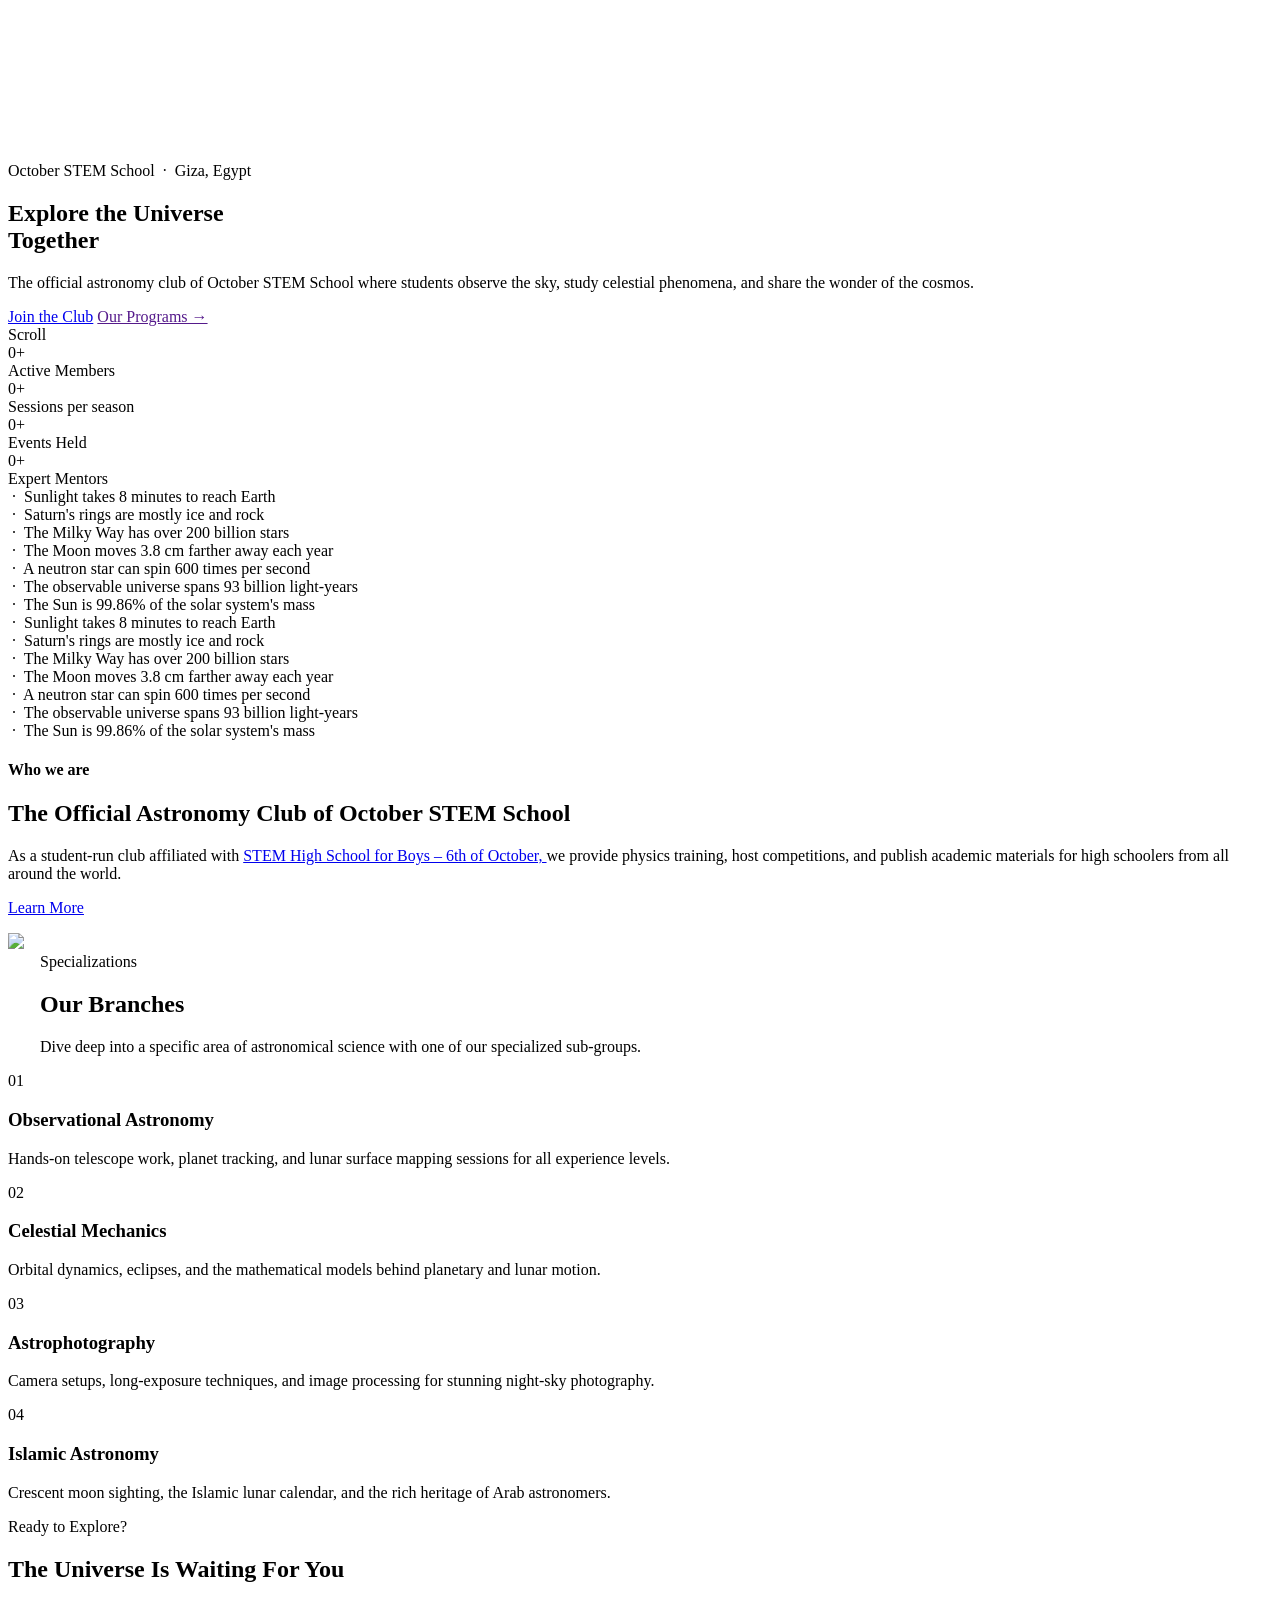
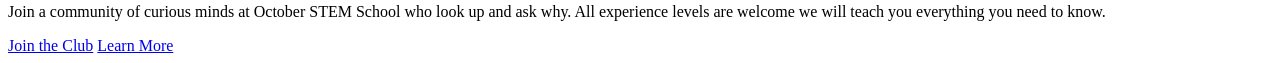
==== index.html @ 09e56d11 "Add files via upload" ====
<!doctype html>
<html lang="en">
  <head>
    <link rel="stylesheet" href="css/style.css" />

    <script src="js/theme.js"></script>

    <meta charset="UTF-8" />
    <meta name="viewport" content="width=device-width, initial-scale=1.0" />
    <meta
      name="description"
      content="OCT Astronomy Club – October STEM School"
    />
    <title>OCT Astronomy Club – Home</title>
    <link
      href="https://fonts.googleapis.com/css2?family=Inter:wght@300;400;500;600;700;800;900&family=Space+Grotesk:wght@400;500;600;700&display=swap"
      rel="stylesheet"
    />

    <link rel="stylesheet" href="css/style.css" />
  </head>
  <body>
    <canvas id="stars-bg"></canvas>

    <canvas id="stars-bg-body"></canvas>

    <div id="navbar-placeholder"></div>

    <section class="hero">
      <div class="hero-content">
        <div class="hero-badge">
          October STEM School &nbsp;·&nbsp; Giza, Egypt
        </div>
        <h1>
          Explore the <span class="gradient">Universe</span><br />Together
        </h1>
        <p>
          The official astronomy club of October STEM School where students
          observe the sky, study celestial phenomena, and share the wonder of
          the cosmos.
        </p>
        <div class="hero-btns">
          <a href="join.html" class="btn-primary">Join the Club</a>
          <a href="" class="btn-secondary">Our Programs →</a>
        </div>
      </div>
      <div class="hero-scroll">Scroll</div>
    </section>

    <div class="stats">
      <div class="stat">
        <div class="stat-num" id="s1">0+</div>
        <div class="stat-label">Active Members</div>
      </div>
      <div class="stat">
        <div class="stat-num" id="s2">0+</div>
        <div class="stat-label">Sessions per season</div>
      </div>
      <div class="stat">
        <div class="stat-num" id="s3">0+</div>
        <div class="stat-label">Events Held</div>
      </div>
      <div class="stat">
        <div class="stat-num" id="s4">0+</div>
        <div class="stat-label">Expert Mentors</div>
      </div>
    </div>

    <div class="ticker-wrap">
      <div class="ticker-inner">
        <div class="ticker-item">
          &nbsp;·&nbsp; Sunlight takes 8 minutes to reach Earth
        </div>
        <div class="ticker-item">
          &nbsp;·&nbsp; Saturn's rings are mostly ice and rock
        </div>
        <div class="ticker-item">
          &nbsp;·&nbsp; The Milky Way has over 200 billion stars
        </div>
        <div class="ticker-item">
          &nbsp;·&nbsp; The Moon moves 3.8 cm farther away each year
        </div>
        <div class="ticker-item">
          &nbsp;·&nbsp; A neutron star can spin 600 times per second
        </div>
        <div class="ticker-item">
          &nbsp;·&nbsp; The observable universe spans 93 billion light-years
        </div>
        <div class="ticker-item">
          &nbsp;·&nbsp; The Sun is 99.86% of the solar system's mass
        </div>
        <div class="ticker-item">
          &nbsp;·&nbsp; Sunlight takes 8 minutes to reach Earth
        </div>
        <div class="ticker-item">
          &nbsp;·&nbsp; Saturn's rings are mostly ice and rock
        </div>
        <div class="ticker-item">
          &nbsp;·&nbsp; The Milky Way has over 200 billion stars
        </div>
        <div class="ticker-item">
          &nbsp;·&nbsp; The Moon moves 3.8 cm farther away each year
        </div>
        <div class="ticker-item">
          &nbsp;·&nbsp; A neutron star can spin 600 times per second
        </div>
        <div class="ticker-item">
          &nbsp;·&nbsp; The observable universe spans 93 billion light-years
        </div>
        <div class="ticker-item">
          &nbsp;·&nbsp; The Sun is 99.86% of the solar system's mass
        </div>
      </div>
    </div>

    <!-- _____________________________________________________________
    STEM OCTOBER SECTION 
    -->
    <section class="octSchool">
      <div class="octSchoolAbout">
        <h4 style="color: var(--accent)">Who we are</h4>
        <h1>The Official Astronomy Club of October STEM School</h1>
        <p>
          As a student-run club affiliated with
          <span
            ><a href="stemegypt.net"
              >STEM High School for Boys – 6th of October,
            </a></span
          >
          we provide physics training, host competitions, and publish academic
          materials for high schoolers from all around the world.
        </p>
        <p><a href="about.html">Learn More</a></p>
      </div>
      <div class="octSchoolImg">
        <img src="/images/octLogo2.jpeg" />
      </div>
    </section>

    <section id="branches" class="branches-bg">
      <div style="max-width: 1200px; margin: 0 auto 0">
        <div class="section-tag">Specializations</div>
        <h2 class="section-title">Our Branches</h2>
        <p class="section-subtitle">
          Dive deep into a specific area of astronomical science with one of our
          specialized sub-groups.
        </p>
      </div>
      <div class="branches-grid">
        <div class="branch-card">
          <div class="branch-num">01</div>
          <h3>Observational Astronomy</h3>
          <p>
            Hands-on telescope work, planet tracking, and lunar surface mapping
            sessions for all experience levels.
          </p>
        </div>
        <div class="branch-card">
          <div class="branch-num">02</div>
          <h3>Celestial Mechanics</h3>
          <p>
            Orbital dynamics, eclipses, and the mathematical models behind
            planetary and lunar motion.
          </p>
        </div>
        <div class="branch-card">
          <div class="branch-num">03</div>
          <h3>Astrophotography</h3>
          <p>
            Camera setups, long-exposure techniques, and image processing for
            stunning night-sky photography.
          </p>
        </div>
        <div class="branch-card">
          <div class="branch-num">04</div>
          <h3>Islamic Astronomy</h3>
          <p>
            Crescent moon sighting, the Islamic lunar calendar, and the rich
            heritage of Arab astronomers.
          </p>
        </div>
      </div>
    </section>

    <section class="cta-section">
      <div class="cta-inner">
        <div class="section-tag" style="justify-content: center">
          Ready to Explore?
        </div>
        <h2>The Universe Is Waiting For You</h2>
        <p>
          Join a community of curious minds at October STEM School who look up
          and ask why. All experience levels are welcome we will teach you
          everything you need to know.
        </p>
        <div class="cta-btns">
          <a href="join.html" class="btn-primary">Join the Club</a>
          <a href="about.html" class="btn-secondary">Learn More</a>
        </div>
      </div>
    </section>

    <div id="footer-placeholder"></div>

    <script src="js/loading.js"></script>
    <script src="js/components.js"></script>
    <script src="js/main.js"></script>
    <script src="js/conters.js"></script>
  </body>
</html>
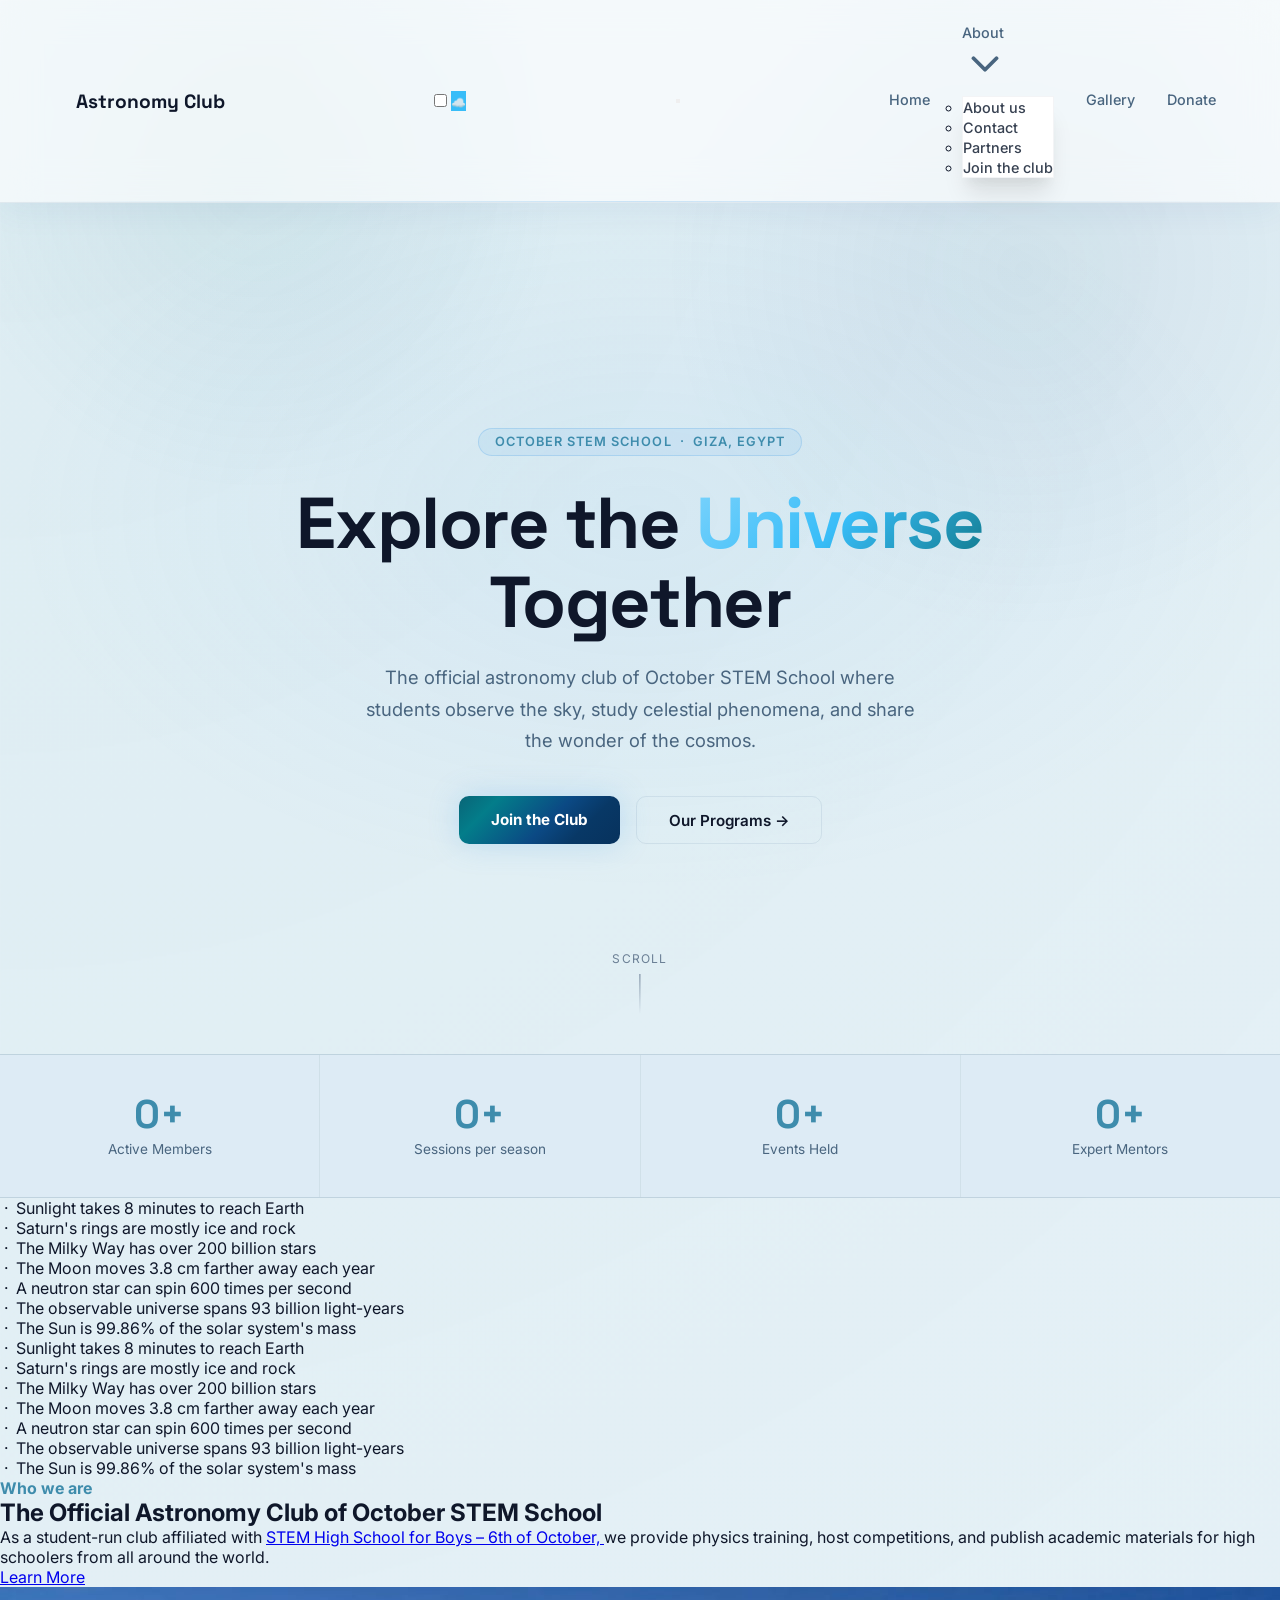
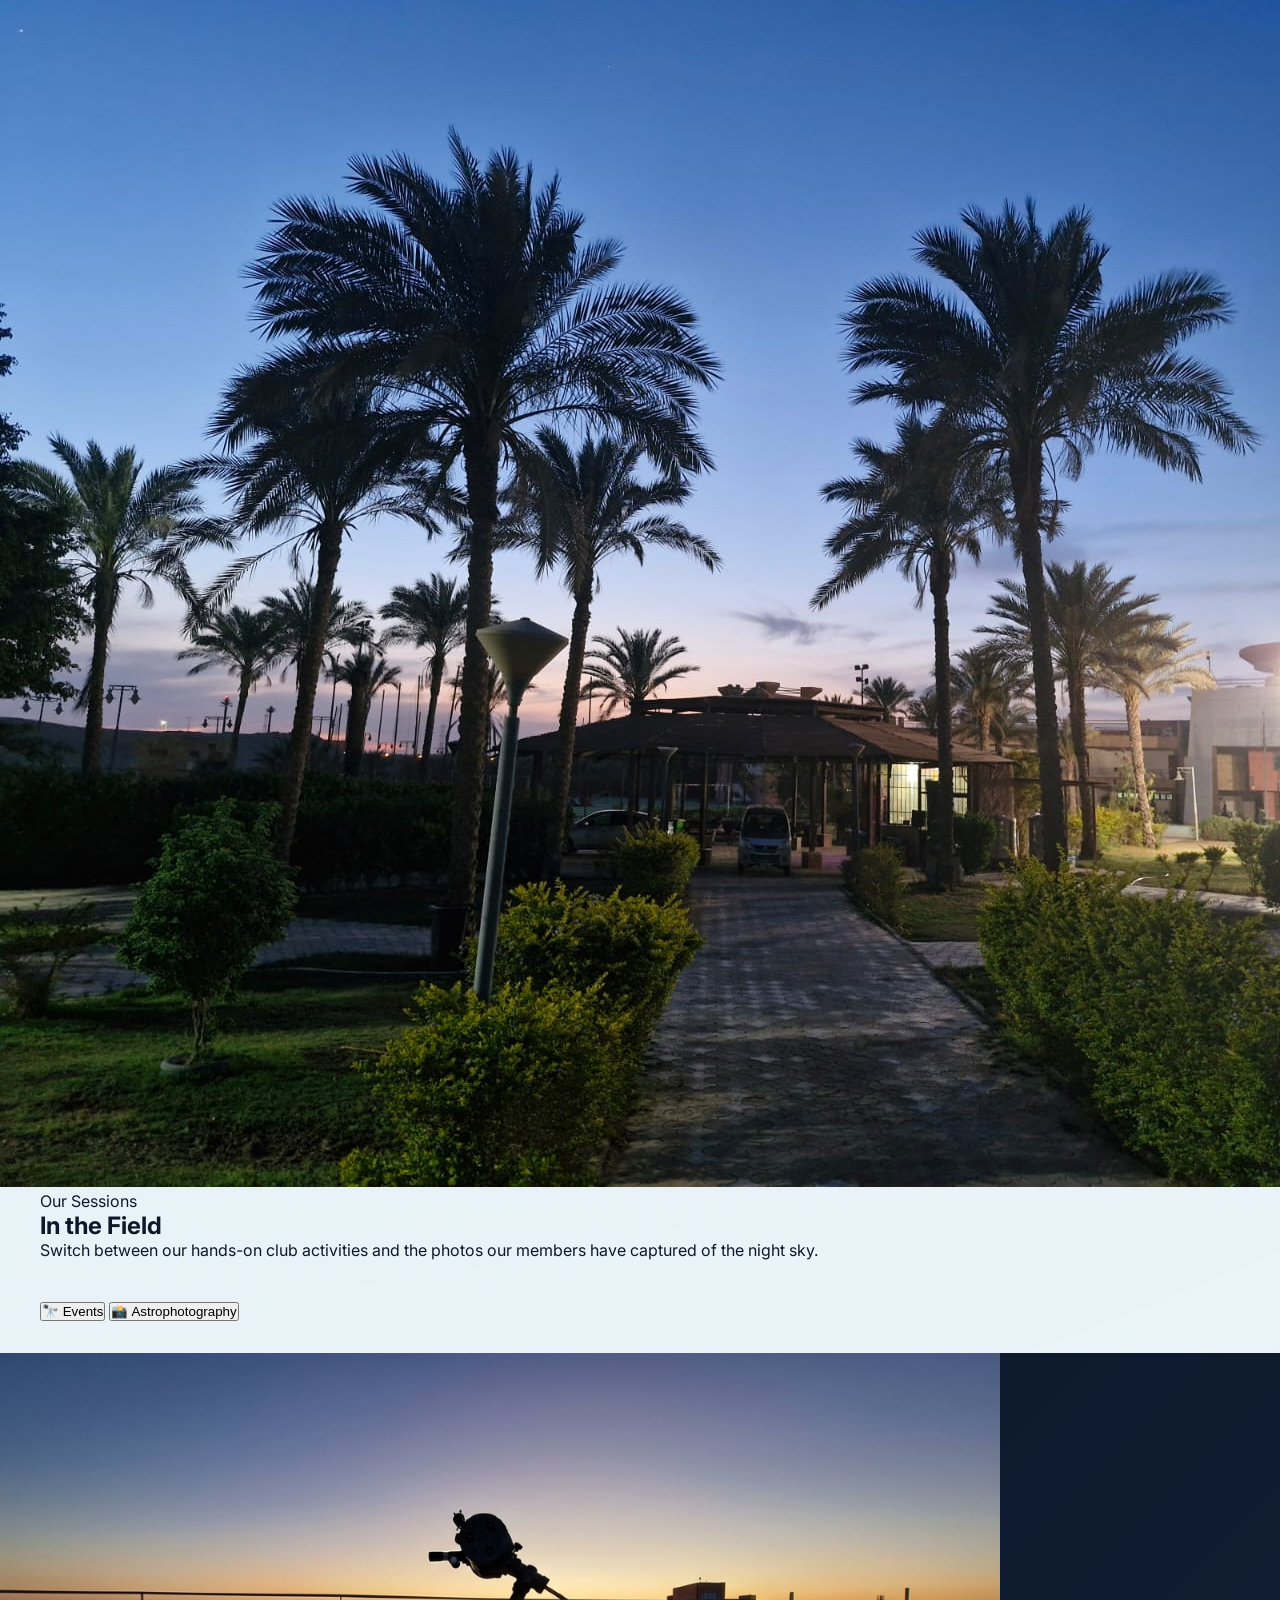
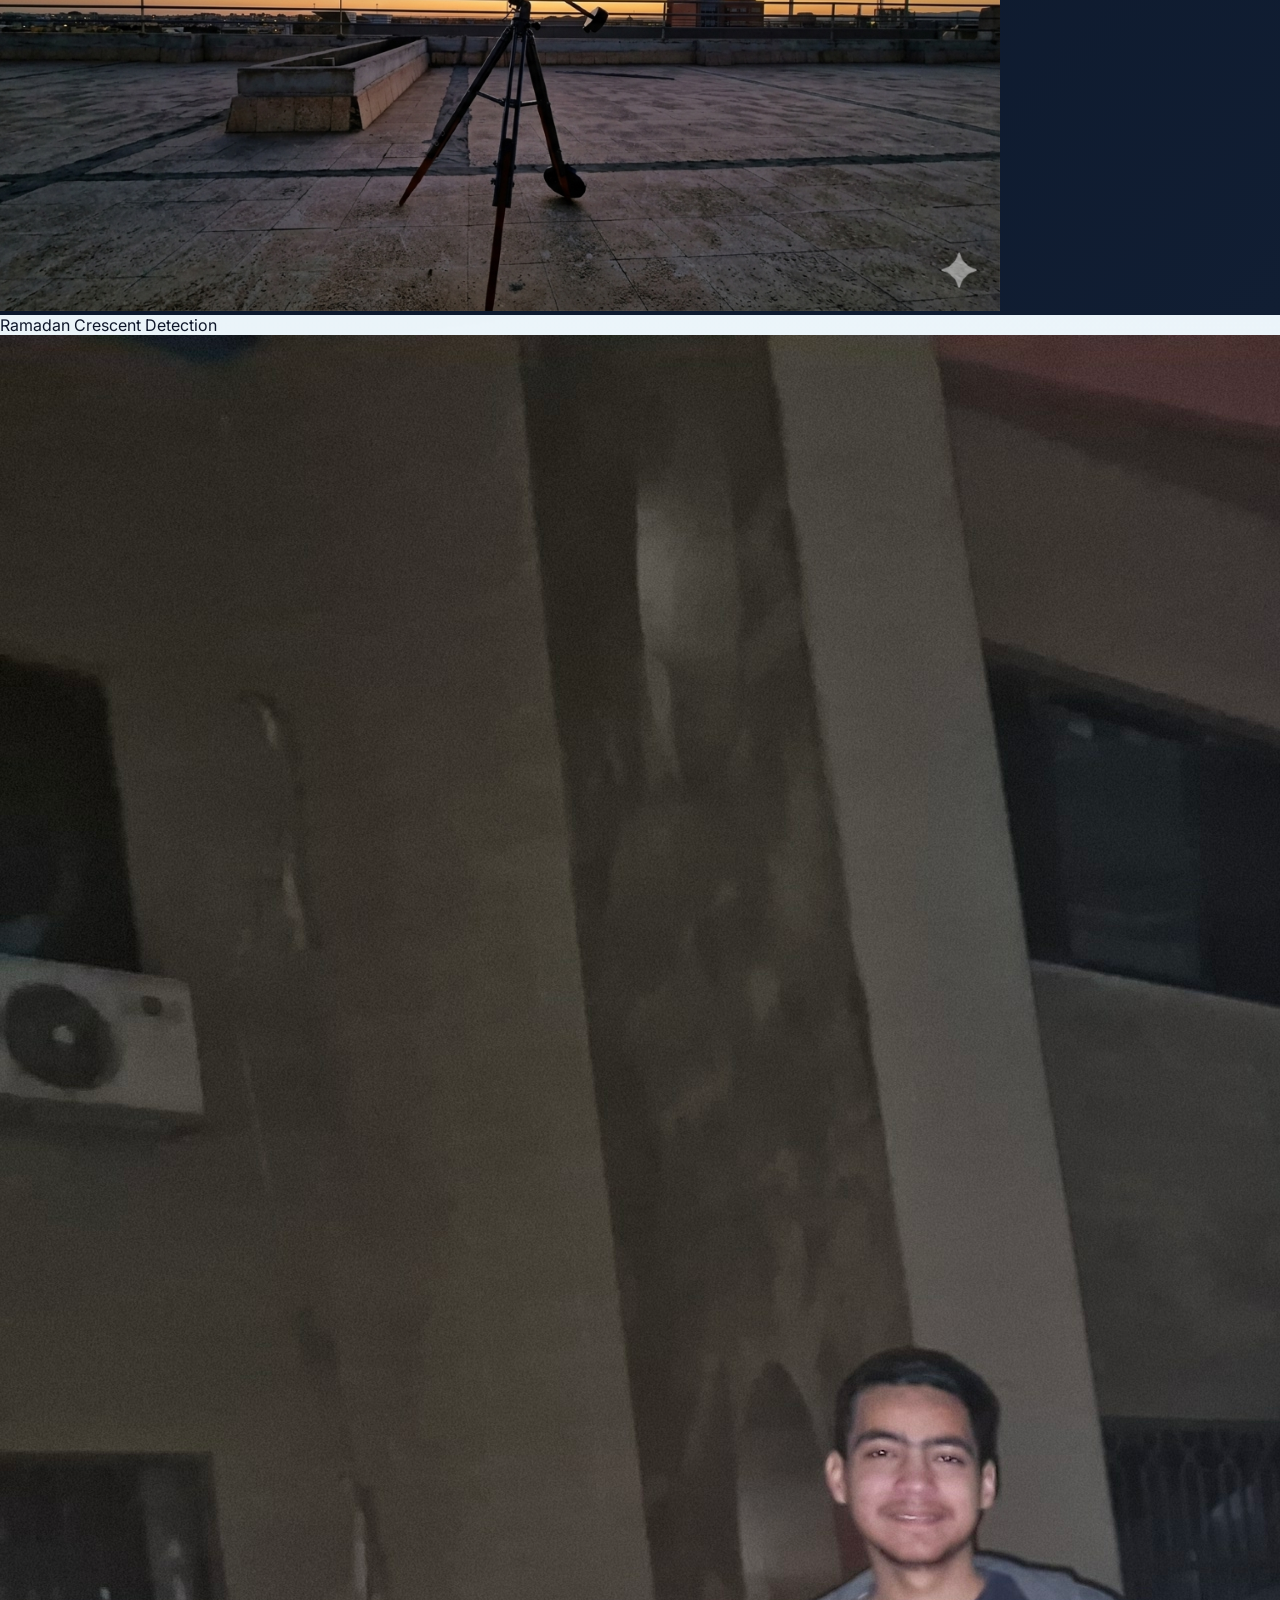
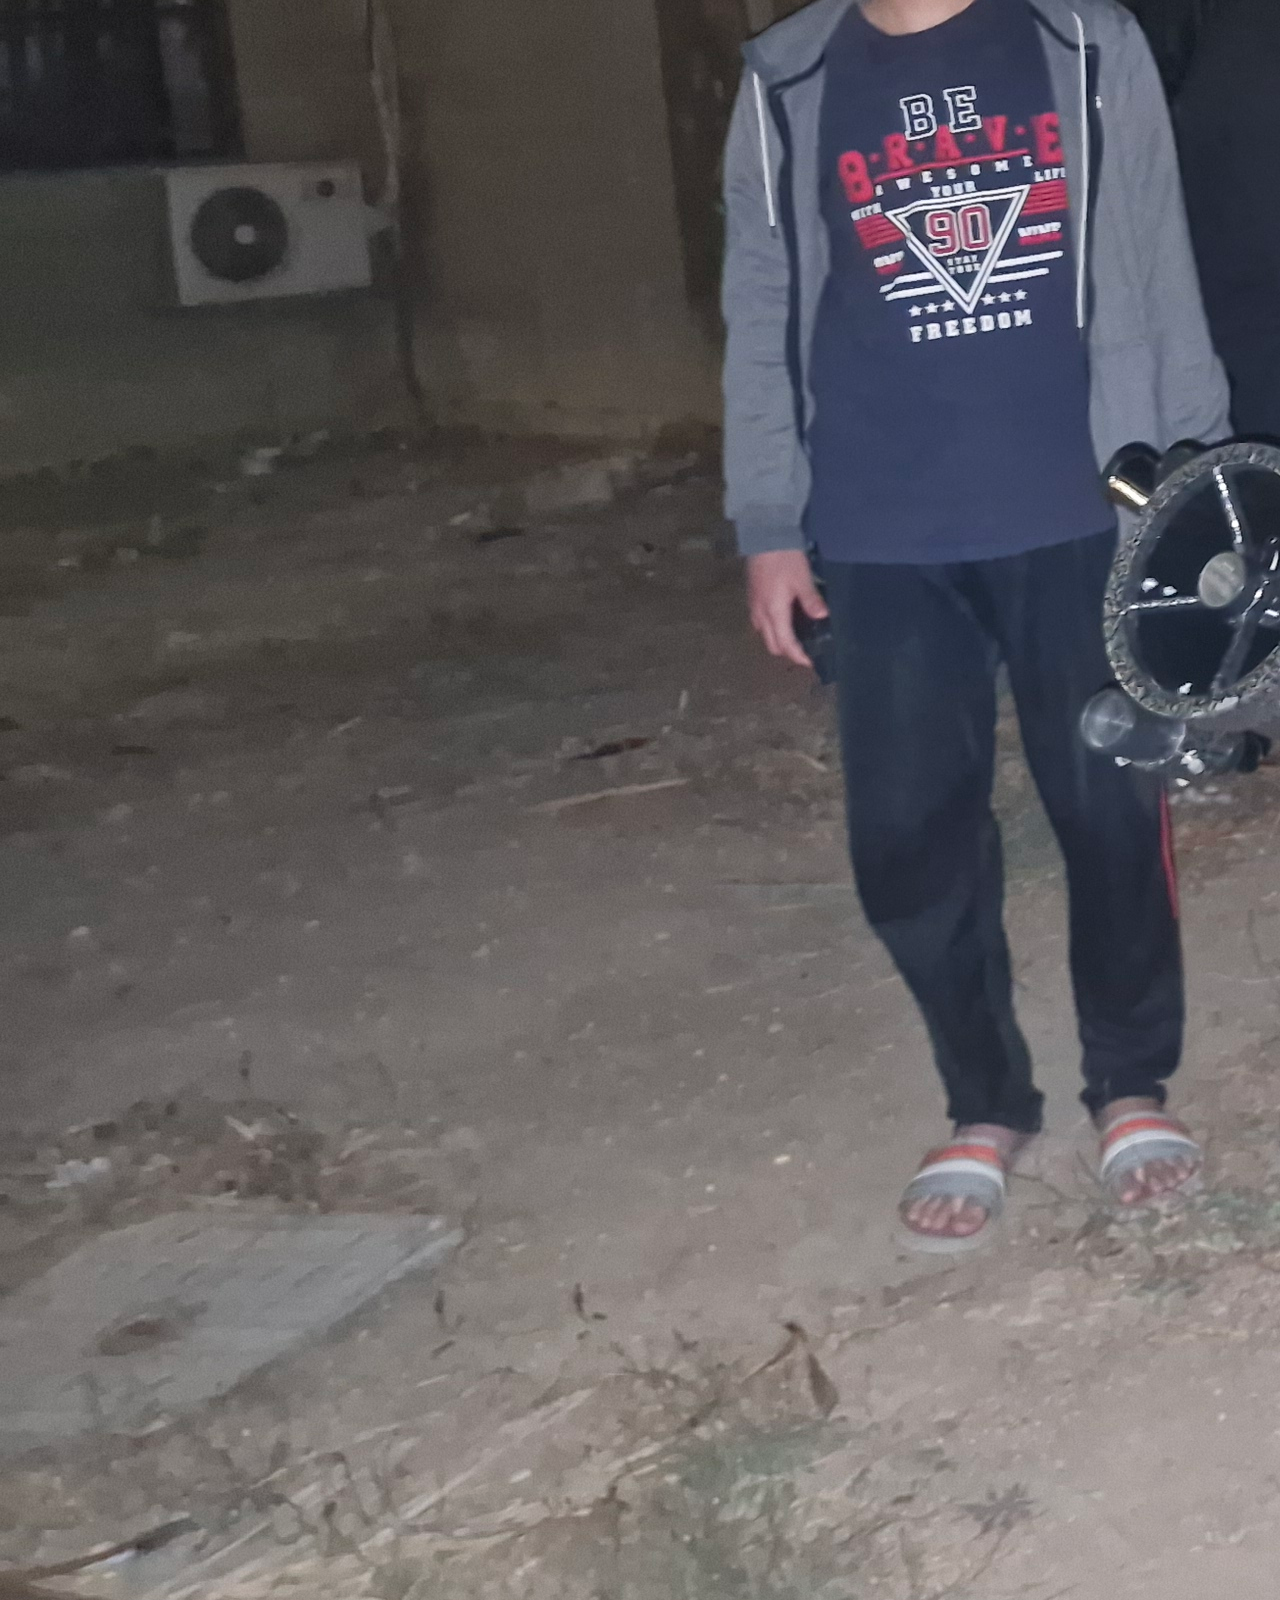
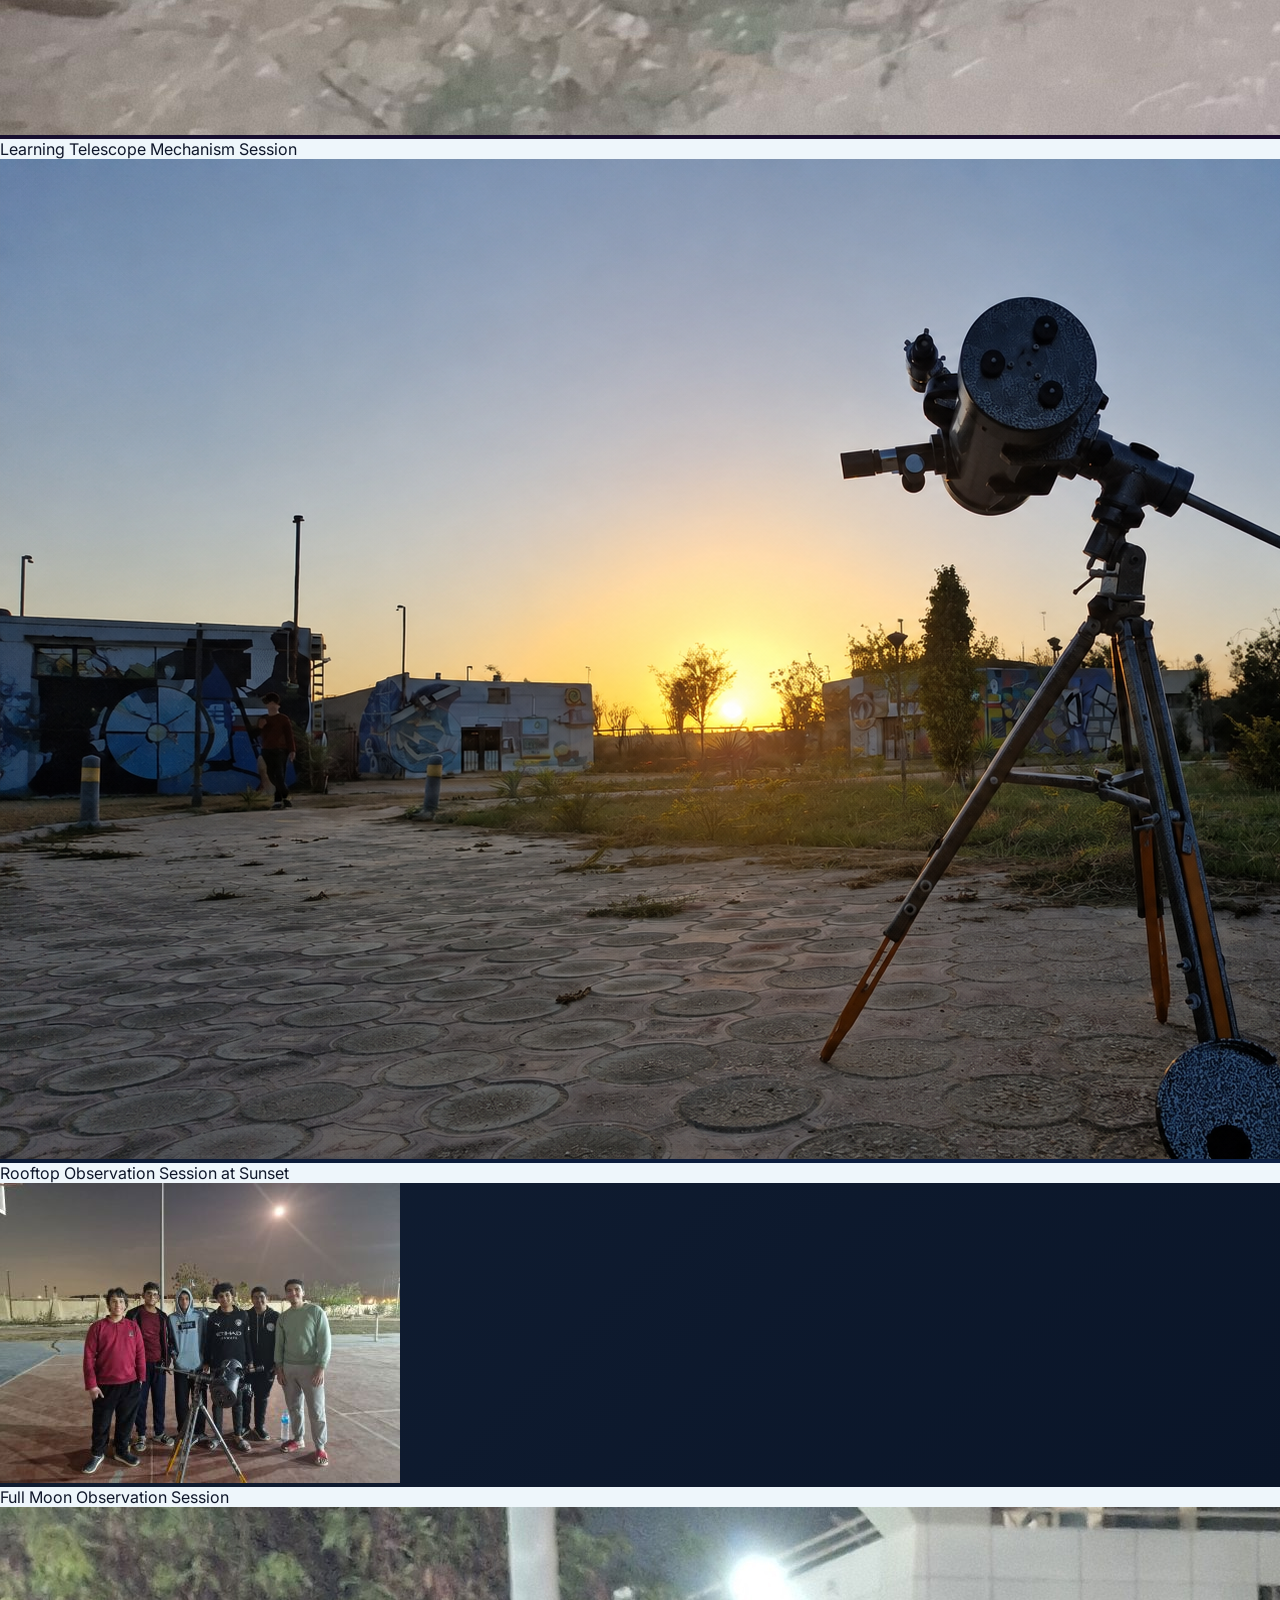
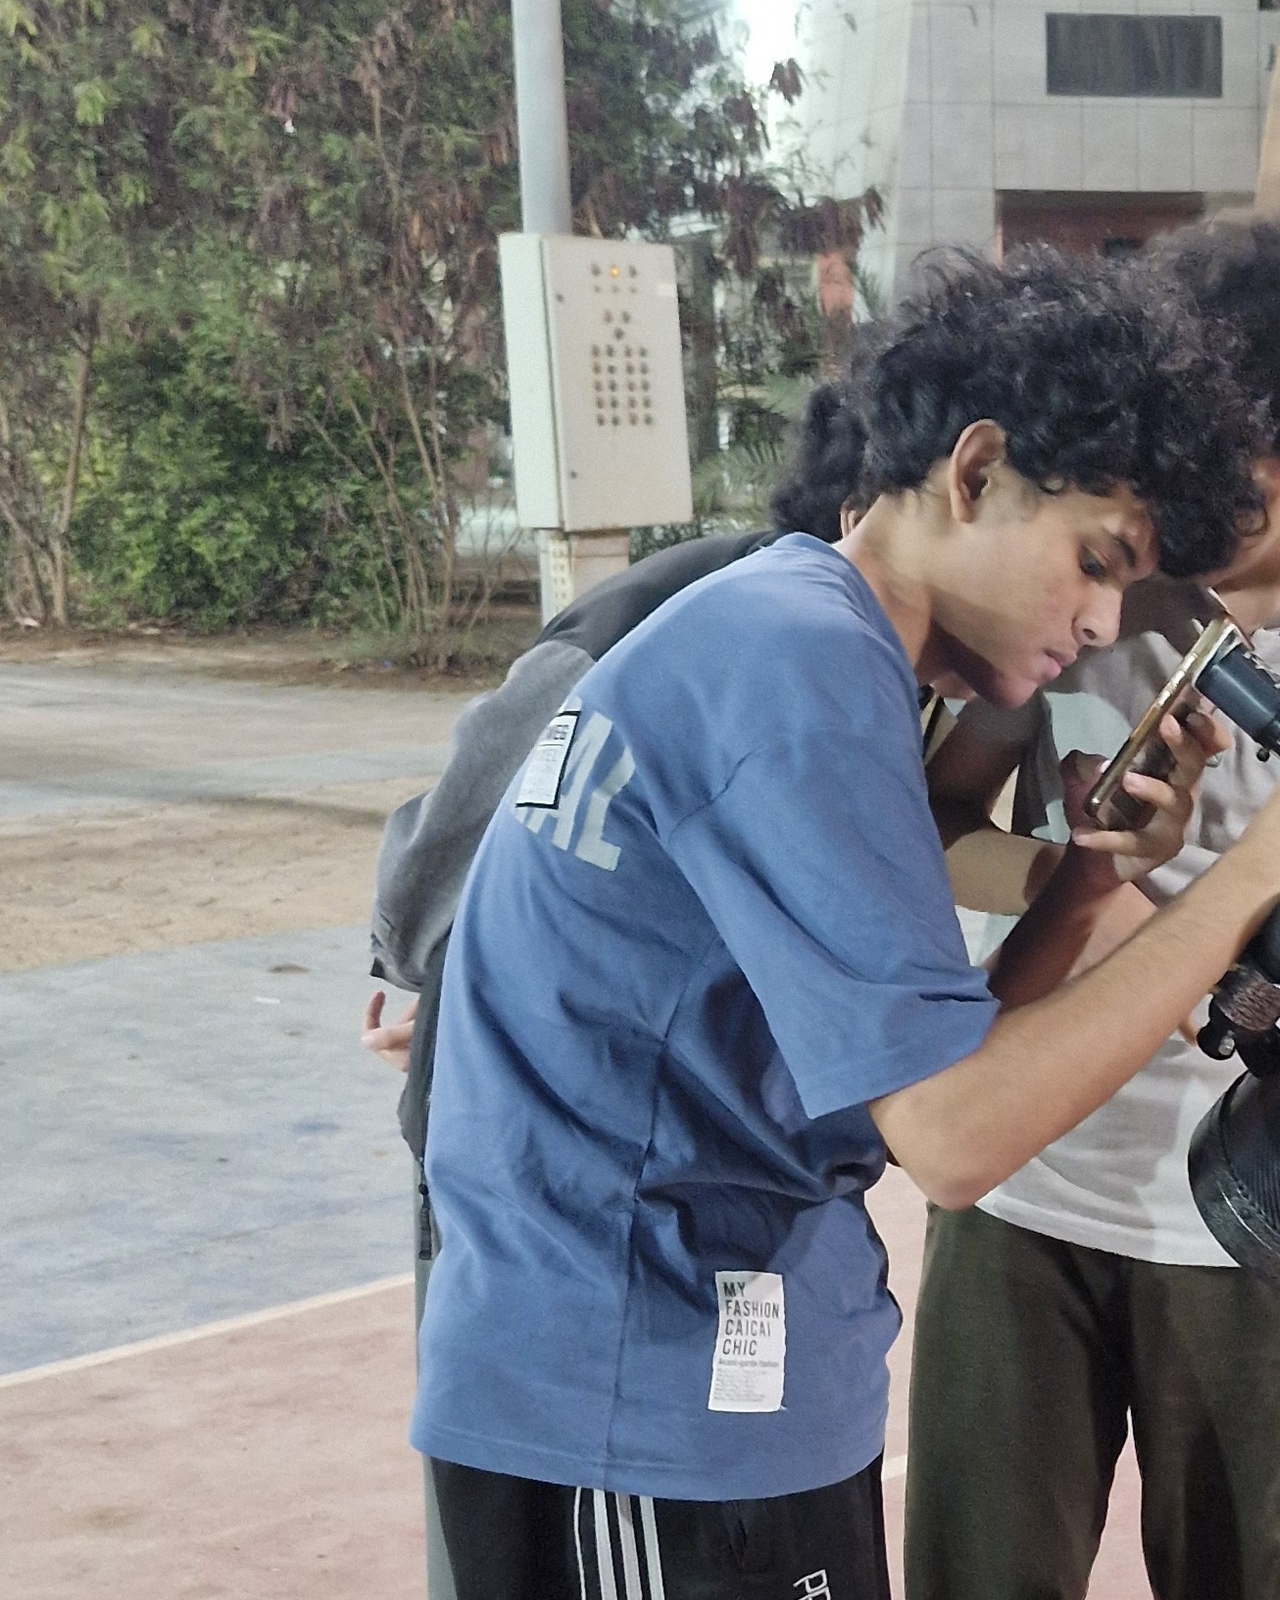
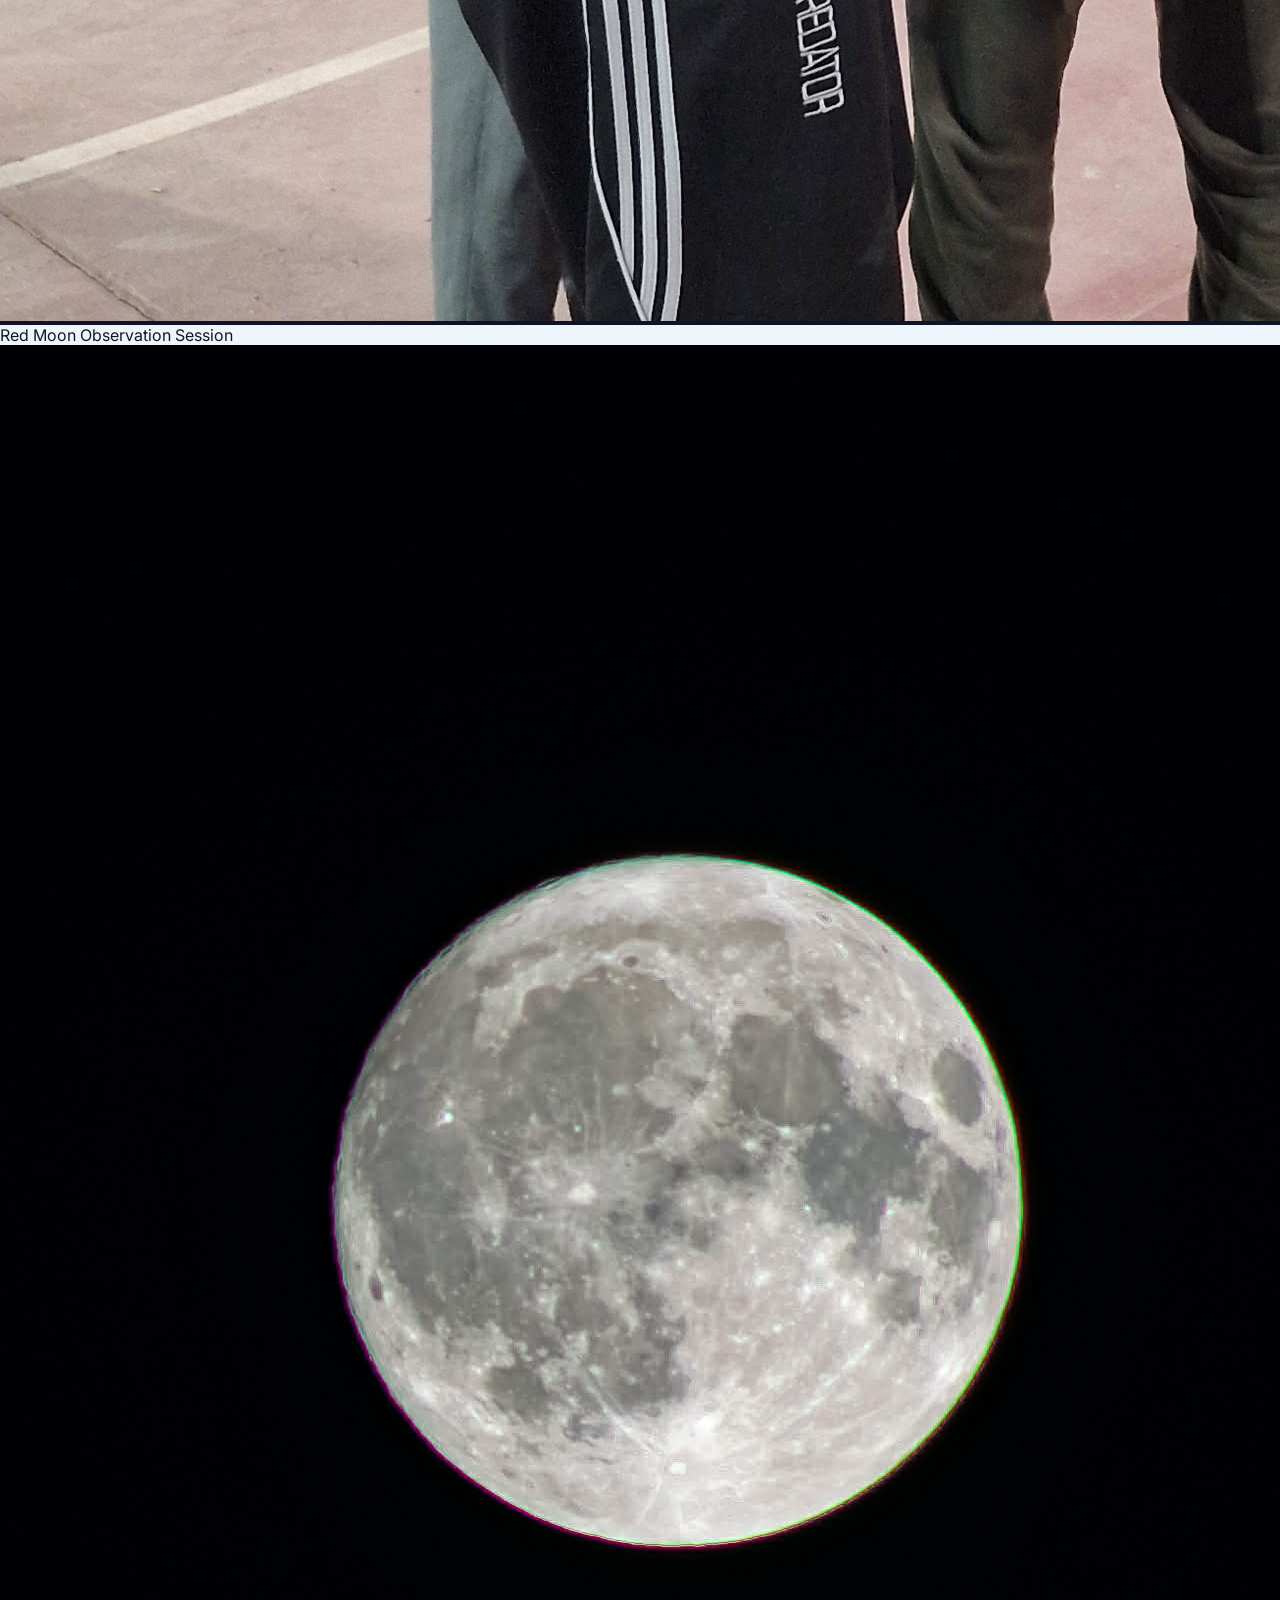
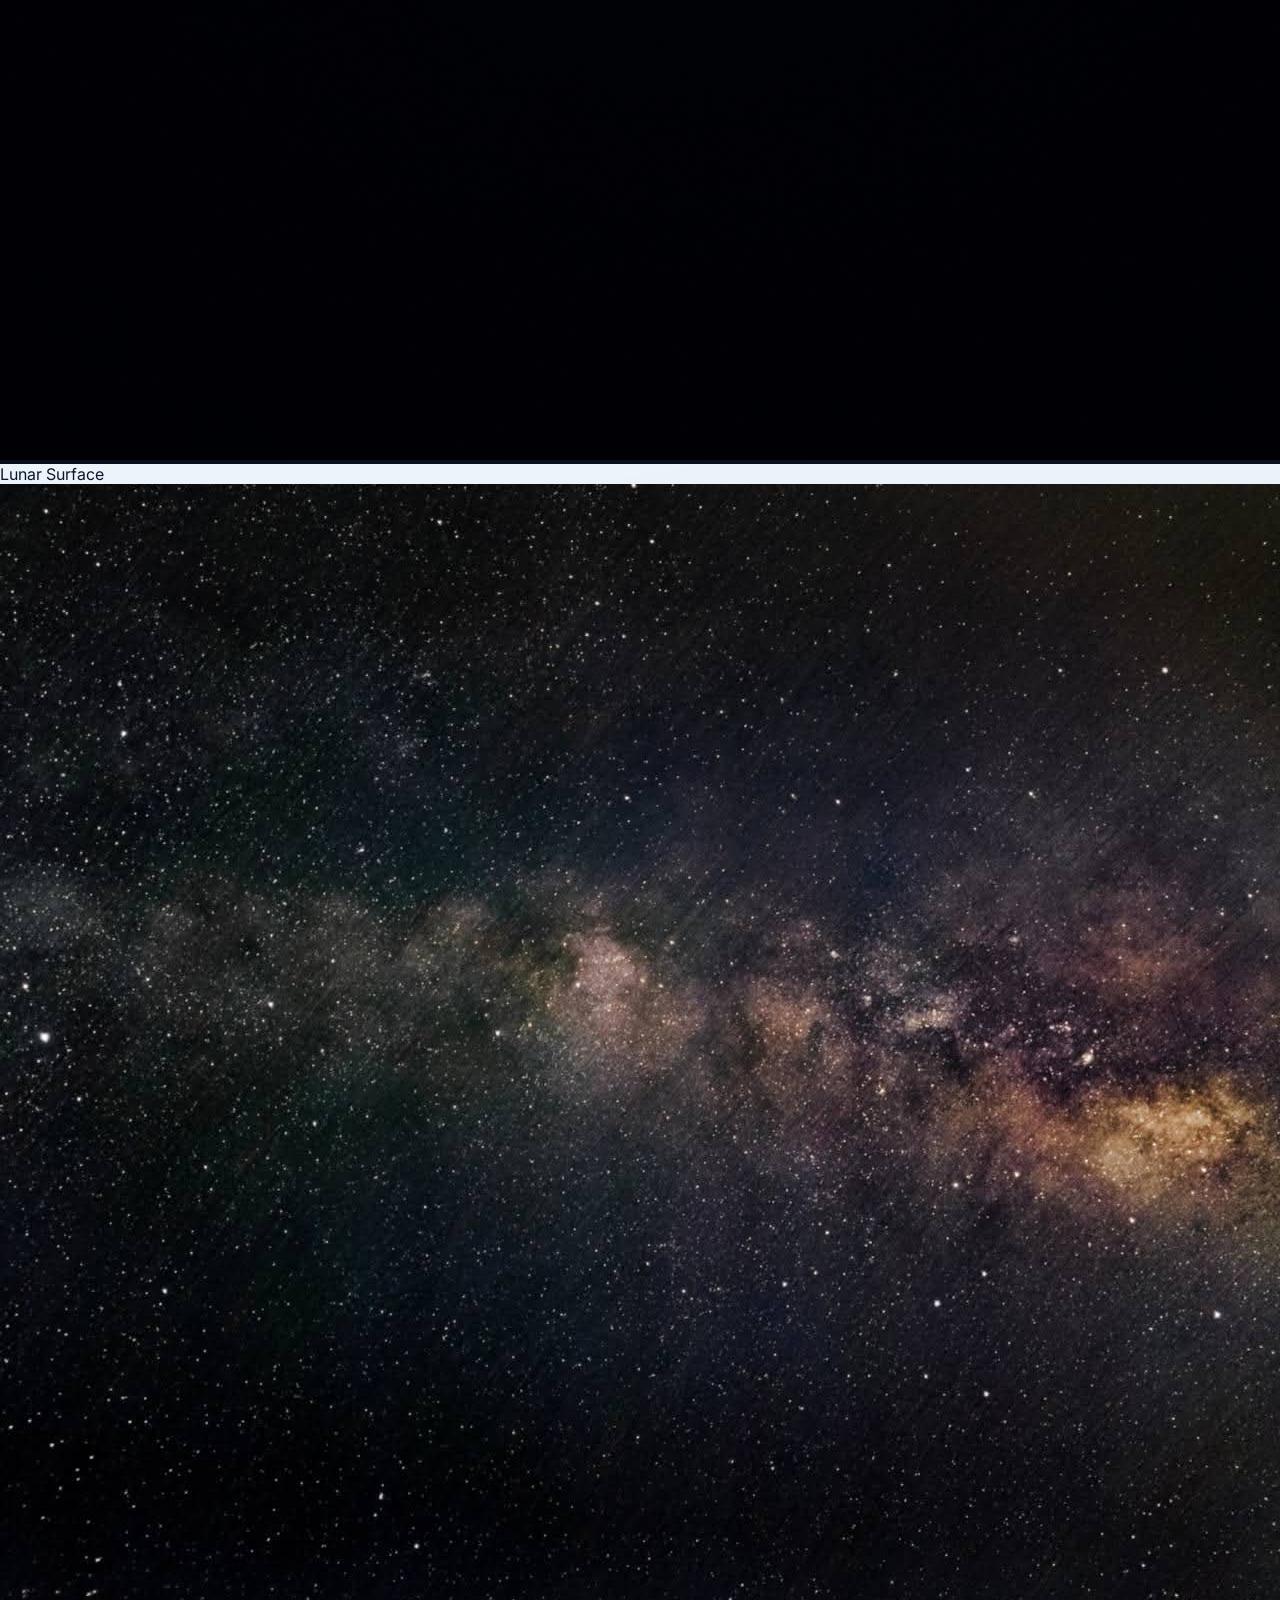
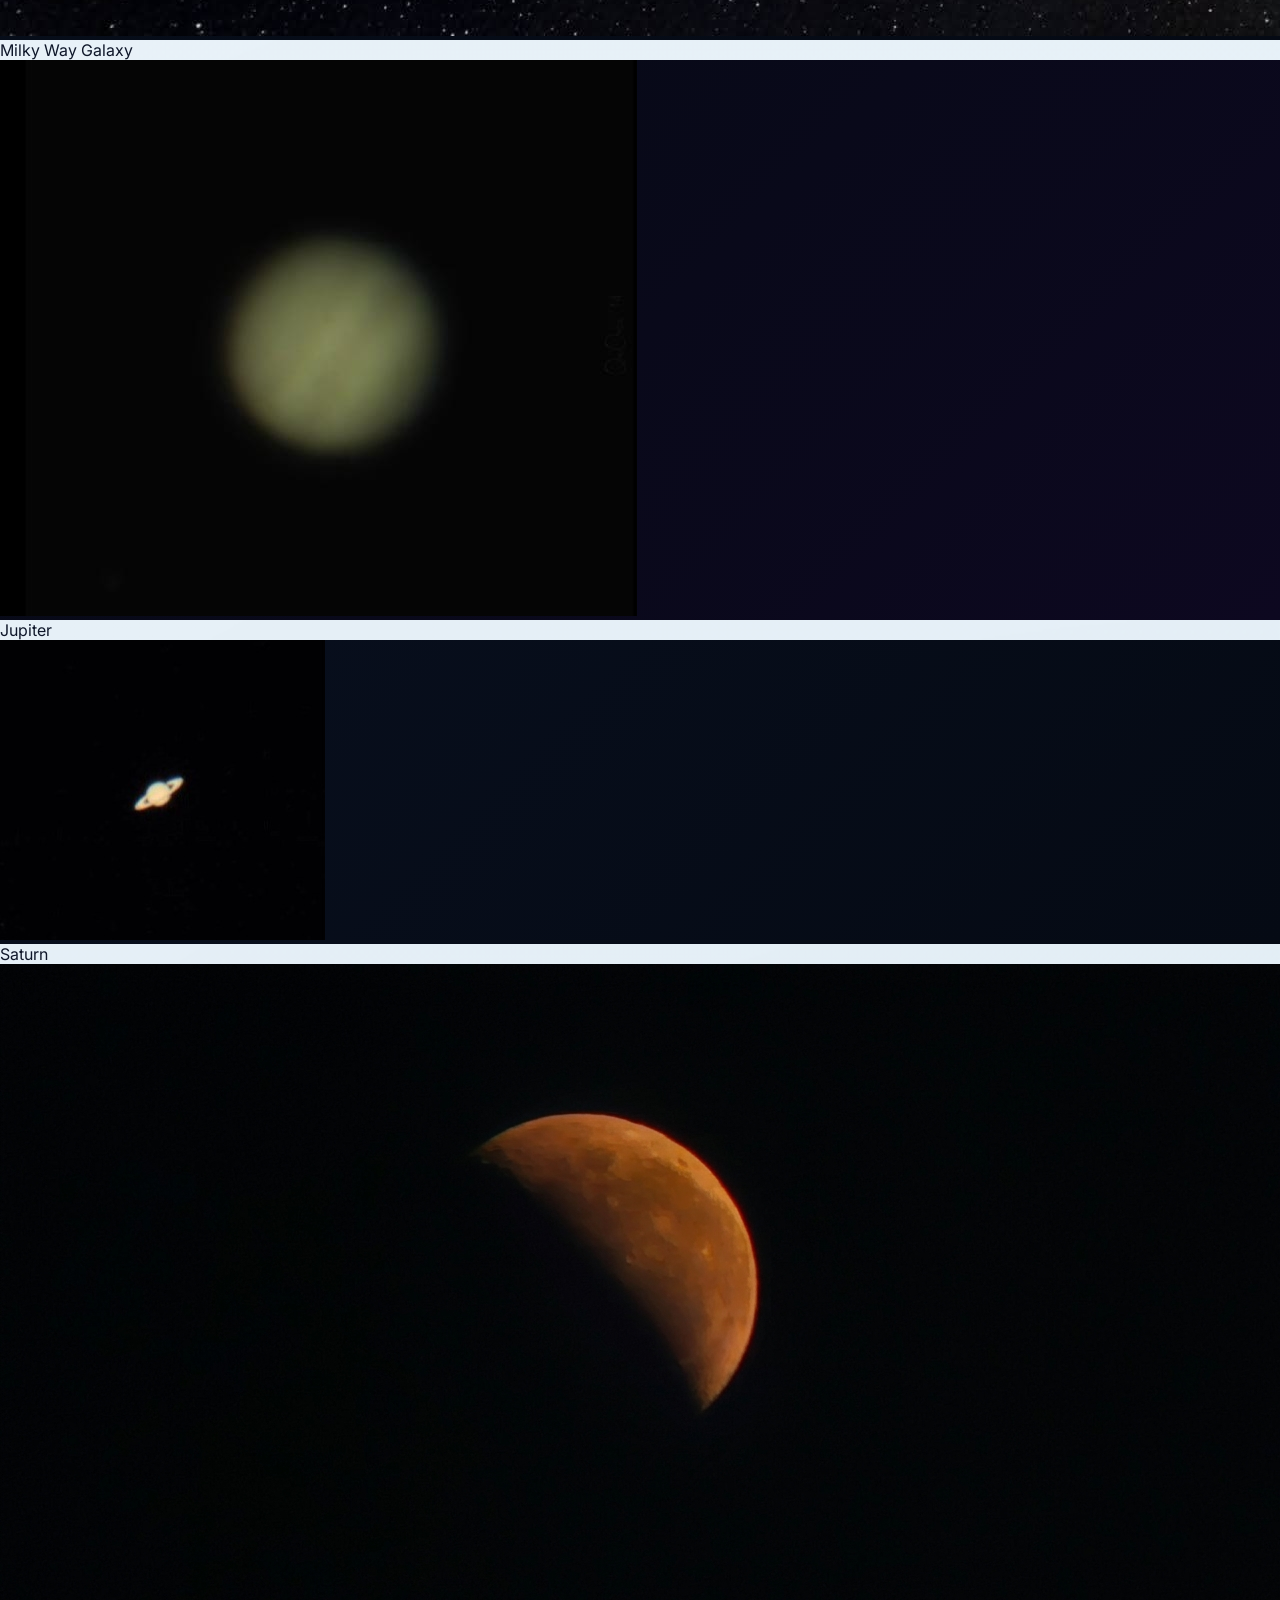
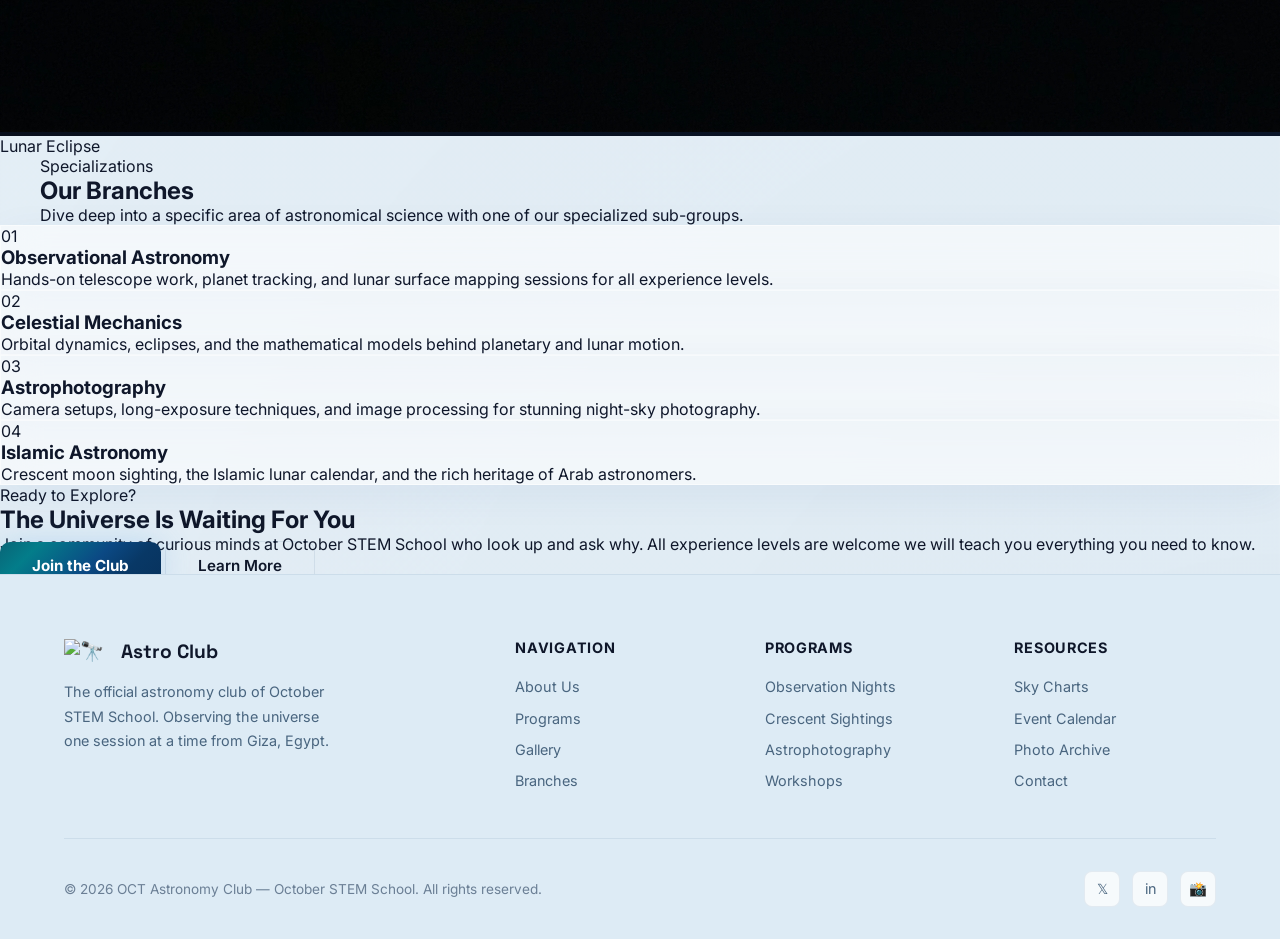
==== commit ce4c42e2: "gallery section The HTML structure has been updated with new content and elements, including section" ====
--- a/index.html
+++ b/index.html
@@ -137,6 +137,168 @@
       </div>
     </section>
 
+    <!-- ═══════════════════════════════════════════════════════════════
+     GALLERY SECTION
+════════════════════════════════════════════════════════════════ -->
+    <section id="gallery">
+      <!-- header -->
+      <div style="max-width: 1200px; margin: 0 auto 2.5rem">
+        <div class="section-tag">Our Sessions</div>
+        <h2 class="section-title">In the Field</h2>
+        <p class="section-subtitle">
+          Switch between our hands-on club activities and the photos our members
+          have captured of the night sky.
+        </p>
+      </div>
+
+      <!-- tab switcher -->
+      <div class="gallery-tabs" style="max-width: 1200px; margin: 0 auto 2rem">
+        <button class="gtab active" data-tab="workshops">
+          <span class="gtab-icon">🔭</span> Events
+        </button>
+        <button class="gtab" data-tab="astrophoto">
+          <span class="gtab-icon">📸</span> Astrophotography
+        </button>
+        <!-- sliding indicator -->
+        <div class="gtab-indicator"></div>
+      </div>
+
+      <!-- panels viewport (clips the sliding panels) -->
+      <div class="gallery-viewport">
+        <!-- panel 1: workshops -->
+        <div class="gallery-panel active" id="panel-workshops">
+          <div class="gallery-grid">
+            <div class="gallery-item">
+              <div
+                class="g-img"
+                style="background: linear-gradient(135deg, #0a1528, #111e33)"
+              >
+                <img src="images/sunset.png" alt="Ramadan Crescent Detection" />
+              </div>
+              <div class="g-overlay">
+                <span>Ramadan Crescent Detection</span>
+              </div>
+            </div>
+            <div class="gallery-item">
+              <div
+                class="g-img"
+                style="background: linear-gradient(135deg, #111e33, #1a0a2e)"
+              >
+                <img
+                  src="images/Field session.jpg"
+                  alt="learning telescope mechanism"
+                />
+              </div>
+              <div class="g-overlay">
+                <span>Learning Telescope Mechanism Session</span>
+              </div>
+            </div>
+            <div class="gallery-item">
+              <div
+                class="g-img"
+                style="background: linear-gradient(135deg, #0a1528, #0d2044)"
+              >
+                <img
+                  src="images/sunset2.png"
+                  alt="Rooftop Observation Session at Sunset"
+                />
+              </div>
+              <div class="g-overlay">
+                <span>Rooftop Observation Session at Sunset</span>
+              </div>
+            </div>
+            <div class="gallery-item">
+              <div
+                class="g-img"
+                style="background: linear-gradient(135deg, #111e33, #0a1528)"
+              >
+                <img
+                  src="images/Astro session.jpg"
+                  alt="Club Members Night Session"
+                />
+              </div>
+              <div class="g-overlay">
+                <span>Full Moon Observation Session</span>
+              </div>
+            </div>
+            <div class="gallery-item">
+              <div
+                class="g-img"
+                style="background: linear-gradient(135deg, #1a0a2e, #0a1528)"
+              >
+                <img src="images/stargazing.jpg" alt="Red moon" />
+              </div>
+              <div class="g-overlay">
+                <span>Red Moon Observation Session</span>
+              </div>
+            </div>
+          </div>
+        </div>
+
+        <!-- panel 2: astrophotography -->
+        <div class="gallery-panel" id="panel-astrophoto">
+          <div class="gallery-grid astrophoto-grid">
+            <div class="gallery-item">
+              <div
+                class="g-img"
+                style="background: linear-gradient(135deg, #050a14, #0a1020)"
+              >
+                <img src="images/moonSurface2.jpeg" alt="..." />
+              </div>
+              <div class="g-overlay">
+                <span> Lunar Surface</span>
+              </div>
+            </div>
+            <div class="gallery-item">
+              <div
+                class="g-img"
+                style="background: linear-gradient(135deg, #08101e, #050a14)"
+              >
+                <img src="images/MilkyWay.jpeg" />
+              </div>
+              <div class="g-overlay">
+                <span> Milky Way Galaxy</span>
+              </div>
+            </div>
+            <div class="gallery-item">
+              <div
+                class="g-img"
+                style="background: linear-gradient(135deg, #050a14, #0d0820)"
+              >
+                <img src="images/jupiter.jpeg" />
+              </div>
+              <div class="g-overlay">
+                <span> Jupiter</span>
+              </div>
+            </div>
+            <div class="gallery-item">
+              <div
+                class="g-img"
+                style="background: linear-gradient(135deg, #080f1e, #050a14)"
+              >
+                <img src="images/saturn.jpeg" />
+              </div>
+              <div class="g-overlay">
+                <span>Saturn</span>
+              </div>
+            </div>
+            <div class="gallery-item">
+              <div
+                class="g-img"
+                style="background: linear-gradient(135deg, #050a14, #0a1528)"
+              >
+                <img src="images/lunar eclipse-clean.png" />
+              </div>
+              <div class="g-overlay">
+                <span> Lunar Eclipse</span>
+              </div>
+            </div>
+          </div>
+        </div>
+      </div>
+      <!-- /gallery-viewport -->
+    </section>
+
     <section id="branches" class="branches-bg">
       <div style="max-width: 1200px; margin: 0 auto 0">
         <div class="section-tag">Specializations</div>
--- a/css/style.css
+++ b/css/style.css
@@ -0,0 +1,782 @@
+:root {
+  --bg: #050a14;
+  --bg2: #080f1e;
+  --surface: #0d1829;
+  --surface2: #111e33;
+  --border: rgba(99, 179, 237, 0.12);
+  --accent: #4fa3e8;
+  --accent2: #0b4984;
+  --accent3: #107788;
+  --text: #e2e8f0;
+  --text-muted: #8aadcc;
+  --text-dim: #4a6fa5;
+  --glow: rgba(79, 163, 232, 0.15);
+  --nav-bg: rgba(5, 10, 20, 0.8);
+  --star-color: 200, 220, 255;
+}
+
+[data-theme="light"] {
+  --bg: #eef6fb;
+  --bg2: #ddebf5;
+  --surface: rgba(255, 255, 255, 0.72);
+  --surface2: rgba(255, 255, 255, 0.82);
+  --border: rgba(8, 56, 102, 0.08);
+  --accent: #3e8cac;
+  --accent2: #0b4984;
+  --accent3: #107788;
+  --text: #0f172a;
+  --text-muted: #49657f;
+  --text-dim: #6b7f95;
+  --glow: rgba(11, 73, 132, 0.08);
+  --nav-bg: rgba(255, 255, 255, 0.65);
+  --star-color: 11, 73, 132;
+}
+
+[data-theme="light"] body {
+  background:
+    radial-gradient(
+      circle at top left,
+      rgba(16, 119, 136, 0.08),
+      transparent 28%
+    ),
+    radial-gradient(
+      circle at bottom right,
+      rgba(11, 73, 132, 0.07),
+      transparent 30%
+    ),
+    var(--bg);
+}
+
+[data-theme="light"] .program-card,
+[data-theme="light"] .branch-card,
+[data-theme="light"] .contact-form {
+  background: rgba(255, 255, 255, 0.58);
+  backdrop-filter: blur(18px);
+  box-shadow: 0 10px 40px rgba(11, 73, 132, 0.06);
+  border: 1px solid rgba(255, 255, 255, 0.5);
+}
+
+[data-theme="light"] nav {
+  backdrop-filter: blur(18px);
+  box-shadow: 0 10px 30px rgba(11, 73, 132, 0.05);
+}
+
+[data-theme="light"] .navbar__dropdown-menu {
+  background: white;
+  border: 1px solid #f3f4f6;
+  box-shadow:
+    0 20px 25px -5px rgba(0, 0, 0, 0.1),
+    0 10px 10px -5px rgba(0, 0, 0, 0.04);
+}
+
+[data-theme="light"] .navbar__dropdown-menu a {
+  color: #374151;
+}
+
+[data-theme="light"] .navbar__dropdown-menu a::before {
+  background: linear-gradient(to bottom, #355380, #3959b0);
+}
+
+[data-theme="light"] .navbar__dropdown-menu a:hover {
+  background: linear-gradient(to right, #f0fafd, #ecf5fd);
+  color: #355680;
+}
+
+[data-theme="light"] .astro-slider {
+  background-color: #38bdf8;
+  border-color: rgba(0, 0, 0, 0.1);
+}
+
+[data-theme="light"] .astro-slider::after {
+  content: "☁️";
+  right: 36px;
+  font-size: 12px;
+  opacity: 0.9;
+}
+
+[data-theme="light"] .astro-slider::before {
+  transform: translateX(32px);
+  background-color: #fef08a;
+  box-shadow: 0 0 10px #fde047;
+}
+
+[data-theme="light"] .nav-btn {
+  border-color: #3e8cac;
+  color: #3e8cac;
+}
+
+[data-theme="light"] .nav-btn:hover {
+  background: #3e8cac;
+  color: #eef6fb;
+  box-shadow: 0 0 12px rgba(62, 140, 172, 0.4);
+}
+
+[data-theme="light"] .nav-btn-gaac {
+  border-color: #107788;
+  color: #107788;
+}
+
+[data-theme="light"] .nav-btn-gaac:hover {
+  background: #107788;
+  color: #eef6fb;
+  box-shadow: 0 0 12px rgba(16, 119, 136, 0.4);
+}
+
+body,
+nav,
+footer,
+.stat,
+.program-card,
+.branch-card,
+.ticker-wrap,
+.contact-form,
+input,
+textarea,
+select {
+  transition:
+    background-color 0.3s ease,
+    border-color 0.3s ease,
+    color 0.3s ease,
+    box-shadow 0.3s ease;
+}
+
+*,
+*::before,
+*::after {
+  box-sizing: border-box;
+  margin: 0;
+  padding: 0;
+}
+
+html {
+  scroll-behavior: smooth;
+}
+
+body {
+  font-family: "Inter", sans-serif;
+  background: var(--bg);
+  color: var(--text);
+  overflow-x: hidden;
+  transition: 0.2s;
+}
+
+body::before {
+  content: "";
+  position: fixed;
+  inset: 0;
+  background:
+    radial-gradient(
+      circle at 20% 20%,
+      rgba(16, 119, 136, 0.08),
+      transparent 25%
+    ),
+    radial-gradient(circle at 80% 30%, rgba(11, 73, 132, 0.08), transparent 30%);
+  pointer-events: none;
+  z-index: 0;
+}
+
+#stars-bg {
+  position: fixed;
+  inset: 0;
+  z-index: 0;
+  pointer-events: none;
+}
+
+#loading-screen {
+  position: fixed;
+  inset: 0;
+  display: flex;
+  align-items: center;
+  justify-content: center;
+  background: var(--bg);
+  z-index: 9999;
+  flex-direction: column;
+  gap: 0;
+  overflow: hidden;
+}
+
+#loading-screen::before {
+  content: "";
+  position: absolute;
+  inset: 0;
+  background: transparent;
+  pointer-events: none;
+  z-index: 0;
+}
+
+#loading-canvas {
+  position: absolute;
+  inset: 0;
+  z-index: 1;
+  display: block;
+}
+
+.loading-logo {
+  position: relative;
+  z-index: 10;
+  width: 100px;
+  height: 100px;
+  animation:
+    logoRotate 2s linear infinite,
+    floatUp 3s ease-in-out infinite;
+}
+
+.loading-logo img {
+  width: 100%;
+  height: 100%;
+  object-fit: contain;
+  filter: drop-shadow(0 0 20px rgba(16, 119, 136, 0.3));
+}
+
+.loading-text {
+  position: relative;
+  z-index: 20;
+  font-family: "Space Grotesk", sans-serif;
+  font-size: 2rem;
+  font-weight: 700;
+  color: var(--accent);
+  letter-spacing: 0.15em;
+  animation: textGlow 2s ease-in-out infinite;
+  text-shadow: 0 0 30px rgba(16, 119, 136, 0.6);
+}
+
+@keyframes textGlow {
+  0%,
+  100% {
+    opacity: 0.7;
+    text-shadow: 0 0 20px rgba(16, 119, 136, 0.6);
+  }
+  50% {
+    opacity: 1;
+    text-shadow: 0 0 40px rgba(16, 119, 136, 1);
+  }
+}
+
+@keyframes logoRotate {
+  from {
+    transform: rotate(0deg);
+  }
+  to {
+    transform: rotate(360deg);
+  }
+}
+
+@keyframes fadeInScale {
+  from {
+    opacity: 0;
+    transform: scale(0.8);
+  }
+  to {
+    opacity: 1;
+    transform: scale(1);
+  }
+}
+
+#loading-screen.fade-out {
+  animation: fadeOut 0.8s ease-out forwards;
+}
+
+@keyframes fadeOut {
+  from {
+    opacity: 1;
+  }
+  to {
+    opacity: 0;
+  }
+}
+
+[data-theme="light"] #loading-screen {
+  background: var(--bg);
+}
+
+/* =============================================================================
+   NAVBAR
+   ============================================================================= */
+
+nav {
+  position: fixed;
+  top: 0;
+  left: 0;
+  right: 0;
+  z-index: 100;
+  display: flex;
+  align-items: center;
+  justify-content: space-between;
+  padding: 1.5rem 5%;
+  background: var(--nav-bg);
+  backdrop-filter: blur(20px);
+  border-bottom: 1px solid var(--border);
+  transition:
+    padding 0.4s cubic-bezier(0.4, 0, 0.2, 1),
+    background-color 0.4s ease,
+    border-color 0.4s ease;
+}
+
+nav::after {
+  content: "";
+  position: absolute;
+  left: 0;
+  bottom: 0;
+  width: 100%;
+  height: 1px;
+  background: linear-gradient(
+    90deg,
+    transparent,
+    rgba(79, 163, 232, 0.25),
+    transparent
+  );
+}
+
+nav.nav-scrolled {
+  padding: 0.6rem 5%;
+  box-shadow: 0 4px 20px rgba(0, 0, 0, 0.05);
+}
+
+nav .logo {
+  transition: transform 0.4s ease;
+  transform-origin: left center;
+}
+
+nav.nav-scrolled .logo {
+  transform: scale(0.9);
+}
+
+/* Logo */
+.logo {
+  display: flex;
+  align-items: center;
+  gap: 0.75rem;
+  font-family: "Space Grotesk", sans-serif;
+  font-size: 1.2rem;
+  font-weight: 700;
+  color: var(--text);
+  text-decoration: none;
+}
+
+.logo-icon {
+  width: 38px;
+  height: 38px;
+  background: linear-gradient(
+    135deg,
+    #0a5b6b 0%,
+    #0a4d63 35%,
+    #083a5f 70%,
+    #072f52 100%
+  );
+  border-radius: 10px;
+  display: flex;
+  align-items: center;
+  justify-content: center;
+  font-size: 1.1rem;
+}
+
+.logo em {
+  color: var(--accent);
+  font-style: normal;
+}
+
+/* Nav Links */
+.nav-links {
+  display: flex;
+  align-items: center;
+  gap: 2rem;
+  list-style: none;
+}
+
+.nav-links a,
+.nav-links p {
+  color: var(--text-muted);
+  text-decoration: none;
+  font-size: 0.9rem;
+  font-weight: 500;
+  transition: color 0.2s;
+}
+
+.nav-links a:hover,
+.nav-links p:hover {
+  color: var(--accent);
+  cursor: pointer;
+}
+
+.nav-links > li > a {
+  position: relative;
+  display: inline-block;
+  padding-bottom: 6px;
+}
+
+.nav-links > li > a::after {
+  content: "";
+  position: absolute;
+  bottom: 0;
+  left: 50%;
+  transform: translateX(-50%);
+  height: 2px;
+  width: 0;
+  background: linear-gradient(to right, #1a88a4, #3984b0);
+  transition: width 0.4s cubic-bezier(0.4, 0, 0.2, 1);
+  border-radius: 2px;
+}
+
+.nav-links > li > a:hover {
+  color: #1a88a4;
+  transform: translateY(-2px);
+}
+
+.nav-links > li > a:hover::after {
+  width: 100%;
+}
+
+
+/* =============================================================================
+   NAV BUTTONS (Donate & GAAC)
+   ============================================================================= */
+
+.nav-buttons {
+  display: flex;
+  align-items: center;
+  gap: 0.75rem;
+  margin-left: 5rem;
+  order: 2;
+}
+
+.nav-btn {
+  padding: 0.5rem 1rem;
+  border: 1px solid var(--accent);
+  background: transparent;
+  color: var(--accent);
+  border-radius: 6px;
+  font-size: 0.85rem;
+  font-weight: 600;
+  cursor: pointer;
+  transition: all 0.3s cubic-bezier(0.4, 0, 0.2, 1);
+  font-family: "Inter", sans-serif;
+  display: flex;
+  align-items: center;
+  justify-content: center;
+  gap: 0.35rem;
+}
+
+.nav-btn:hover {
+  background: var(--accent);
+  color: var(--bg);
+  box-shadow: 0 0 12px rgba(79, 163, 232, 0.4);
+  transform: translateY(-2px);
+}
+
+.nav-btn:active {
+  transform: translateY(0);
+}
+
+.nav-btn-donate {
+  border-color: var(--accent);
+  background-color: var(--accent);
+  color: #fff !important;
+}
+
+.nav-btn-gaac {
+  border-color: var(--accent3);
+  background-color: var(--accent);
+  color: #fff !important;
+}
+
+.nav-btn-gaac:hover,
+.nav-btn-donate:hover {
+  background: var(--accent3);
+  color: var(--bg);
+  box-shadow: 0 0 12px rgba(16, 119, 136, 0.4);
+}
+
+/* =============================================================================
+   HERO
+   ============================================================================= */
+
+.hero {
+  position: relative;
+  z-index: 1;
+  min-height: 100vh;
+  display: flex;
+  align-items: center;
+  justify-content: center;
+  text-align: center;
+  padding: 8rem 5% 4rem;
+  overflow: hidden;
+}
+
+.hero::before {
+  content: "";
+  position: absolute;
+  inset: 0;
+  background: radial-gradient(
+    ellipse 70% 60% at 50% 40%,
+    rgba(79, 163, 232, 0.08) 0%,
+    transparent 70%
+  );
+  pointer-events: none;
+}
+
+.hero-content {
+  max-width: 820px;
+  position: relative;
+  z-index: 2;
+}
+
+.hero-badge {
+  display: inline-flex;
+  align-items: center;
+  gap: 0.5rem;
+  background: rgba(79, 163, 232, 0.1);
+  border: 1px solid rgba(79, 163, 232, 0.25);
+  color: var(--accent);
+  border-radius: 100px;
+  padding: 0.35rem 1rem;
+  font-size: 0.8rem;
+  font-weight: 600;
+  letter-spacing: 0.08em;
+  text-transform: uppercase;
+  margin-bottom: 1.75rem;
+}
+
+.hero h1 {
+  font-family: "Space Grotesk", sans-serif;
+  font-size: clamp(2.4rem, 6vw, 4.5rem);
+  font-weight: 800;
+  line-height: 1.1;
+  letter-spacing: -0.02em;
+  margin-bottom: 1.25rem;
+}
+
+.hero h1 .gradient {
+  background: linear-gradient(135deg, #7dd3fc, #38bdf8, #107788);
+  -webkit-background-clip: text;
+  -webkit-text-fill-color: transparent;
+}
+
+.hero p {
+  color: var(--text-muted);
+  font-size: 1.15rem;
+  line-height: 1.7;
+  max-width: 580px;
+  margin: 0 auto 2.5rem;
+}
+
+.hero-btns {
+  display: flex;
+  gap: 1rem;
+  justify-content: center;
+  flex-wrap: wrap;
+}
+
+.hero-scroll {
+  position: absolute;
+  bottom: 2.5rem;
+  left: 50%;
+  transform: translateX(-50%);
+  display: flex;
+  flex-direction: column;
+  align-items: center;
+  gap: 0.5rem;
+  color: var(--text-dim);
+  font-size: 0.75rem;
+  letter-spacing: 0.1em;
+  text-transform: uppercase;
+  animation: bounce 2s infinite;
+}
+
+.hero-scroll::after {
+  content: "";
+  display: block;
+  width: 1px;
+  height: 40px;
+  background: linear-gradient(to bottom, var(--text-dim), transparent);
+}
+
+@keyframes bounce {
+  0%,
+  100% {
+    transform: translateX(-50%) translateY(0);
+  }
+  50% {
+    transform: translateX(-50%) translateY(6px);
+  }
+}
+
+/* =============================================================================
+   BUTTONS
+   ============================================================================= */
+
+.btn-primary {
+  background: linear-gradient(
+    135deg,
+    #096577 0%,
+    #037d8a 20%,
+    #0b4984 55%,
+    #083866 75%,
+    #07325d 100%
+  );
+  color: #fff;
+  padding: 0.85rem 2rem;
+  border-radius: 10px;
+  font-weight: 700;
+  font-size: 0.95rem;
+  text-decoration: none;
+  border: none;
+  cursor: pointer;
+  transition:
+    transform 0.2s,
+    box-shadow 0.2s;
+  box-shadow: 0 0 30px rgba(79, 163, 232, 0.25);
+}
+
+.btn-primary:hover {
+  transform: translateY(-2px);
+  box-shadow: 0 0 40px rgba(79, 163, 232, 0.4);
+}
+
+.btn-secondary {
+  background: transparent;
+  border: 1px solid var(--border);
+  color: var(--text);
+  padding: 0.85rem 2rem;
+  border-radius: 10px;
+  font-weight: 600;
+  font-size: 0.95rem;
+  text-decoration: none;
+  transition:
+    border-color 0.2s,
+    background 0.2s;
+}
+
+.btn-secondary:hover {
+  border-color: var(--accent);
+  background: var(--glow);
+}
+
+/* =============================================================================
+   STATS BAR
+   ============================================================================= */
+
+.stats {
+  position: relative;
+  z-index: 1;
+  display: grid;
+  grid-template-columns: repeat(4, 1fr);
+  gap: 1px;
+  background: var(--border);
+  border-top: 1px solid var(--border);
+  border-bottom: 1px solid var(--border);
+}
+
+.stat {
+  background: var(--bg2);
+  padding: 2.5rem 2rem;
+  text-align: center;
+}
+
+.stat-num {
+  font-family: "Space Grotesk", sans-serif;
+  font-size: 2.5rem;
+  font-weight: 800;
+  color: var(--accent);
+  line-height: 1;
+}
+
+.stat-label {
+  color: var(--text-muted);
+  font-size: 0.85rem;
+  margin-top: 0.4rem;
+}
+
+/* =============================================================================
+   FOOTER
+   ============================================================================= */
+
+footer {
+  background: var(--bg2);
+  border-top: 1px solid var(--border);
+  padding: 4rem 5% 2rem;
+  position: relative;
+  z-index: 1;
+}
+
+.footer-grid {
+  display: grid;
+  grid-template-columns: 2fr 1fr 1fr 1fr;
+  gap: 3rem;
+  max-width: 1200px;
+  margin: 0 auto 3rem;
+}
+
+.footer-brand p {
+  color: var(--text-muted);
+  font-size: 0.9rem;
+  line-height: 1.7;
+  margin-top: 1rem;
+  max-width: 280px;
+}
+
+.footer-col h4 {
+  font-weight: 700;
+  font-size: 0.9rem;
+  letter-spacing: 0.05em;
+  text-transform: uppercase;
+  margin-bottom: 1.25rem;
+  color: var(--text);
+}
+
+.footer-col ul {
+  list-style: none;
+  display: flex;
+  flex-direction: column;
+  gap: 0.7rem;
+}
+
+.footer-col ul a {
+  color: var(--text-muted);
+  text-decoration: none;
+  font-size: 0.9rem;
+  transition: color 0.2s;
+}
+
+.footer-col ul a:hover {
+  color: var(--accent);
+}
+
+.footer-bottom {
+  max-width: 1200px;
+  margin: 0 auto;
+  border-top: 1px solid var(--border);
+  padding-top: 2rem;
+  display: flex;
+  justify-content: space-between;
+  align-items: center;
+  color: var(--text-dim);
+  font-size: 0.85rem;
+}
+
+.social-links {
+  display: flex;
+  gap: 0.75rem;
+}
+
+.social-link {
+  width: 36px;
+  height: 36px;
+  border-radius: 8px;
+  background: var(--surface);
+  border: 1px solid var(--border);
+  display: flex;
+  align-items: center;
+  justify-content: center;
+  font-size: 0.9rem;
+  text-decoration: none;
+  color: var(--text-muted);
+  transition:
+    border-color 0.2s,
+    color 0.2s;
+}
+
+.social-link:hover {
+  border-color: var(--accent);
+  color: var(--accent);
+}
+
--- a/css/style.css
+++ b/css/style.css
@@ -0,0 +1,782 @@
+:root {
+  --bg: #050a14;
+  --bg2: #080f1e;
+  --surface: #0d1829;
+  --surface2: #111e33;
+  --border: rgba(99, 179, 237, 0.12);
+  --accent: #4fa3e8;
+  --accent2: #0b4984;
+  --accent3: #107788;
+  --text: #e2e8f0;
+  --text-muted: #8aadcc;
+  --text-dim: #4a6fa5;
+  --glow: rgba(79, 163, 232, 0.15);
+  --nav-bg: rgba(5, 10, 20, 0.8);
+  --star-color: 200, 220, 255;
+}
+
+[data-theme="light"] {
+  --bg: #eef6fb;
+  --bg2: #ddebf5;
+  --surface: rgba(255, 255, 255, 0.72);
+  --surface2: rgba(255, 255, 255, 0.82);
+  --border: rgba(8, 56, 102, 0.08);
+  --accent: #3e8cac;
+  --accent2: #0b4984;
+  --accent3: #107788;
+  --text: #0f172a;
+  --text-muted: #49657f;
+  --text-dim: #6b7f95;
+  --glow: rgba(11, 73, 132, 0.08);
+  --nav-bg: rgba(255, 255, 255, 0.65);
+  --star-color: 11, 73, 132;
+}
+
+[data-theme="light"] body {
+  background:
+    radial-gradient(
+      circle at top left,
+      rgba(16, 119, 136, 0.08),
+      transparent 28%
+    ),
+    radial-gradient(
+      circle at bottom right,
+      rgba(11, 73, 132, 0.07),
+      transparent 30%
+    ),
+    var(--bg);
+}
+
+[data-theme="light"] .program-card,
+[data-theme="light"] .branch-card,
+[data-theme="light"] .contact-form {
+  background: rgba(255, 255, 255, 0.58);
+  backdrop-filter: blur(18px);
+  box-shadow: 0 10px 40px rgba(11, 73, 132, 0.06);
+  border: 1px solid rgba(255, 255, 255, 0.5);
+}
+
+[data-theme="light"] nav {
+  backdrop-filter: blur(18px);
+  box-shadow: 0 10px 30px rgba(11, 73, 132, 0.05);
+}
+
+[data-theme="light"] .navbar__dropdown-menu {
+  background: white;
+  border: 1px solid #f3f4f6;
+  box-shadow:
+    0 20px 25px -5px rgba(0, 0, 0, 0.1),
+    0 10px 10px -5px rgba(0, 0, 0, 0.04);
+}
+
+[data-theme="light"] .navbar__dropdown-menu a {
+  color: #374151;
+}
+
+[data-theme="light"] .navbar__dropdown-menu a::before {
+  background: linear-gradient(to bottom, #355380, #3959b0);
+}
+
+[data-theme="light"] .navbar__dropdown-menu a:hover {
+  background: linear-gradient(to right, #f0fafd, #ecf5fd);
+  color: #355680;
+}
+
+[data-theme="light"] .astro-slider {
+  background-color: #38bdf8;
+  border-color: rgba(0, 0, 0, 0.1);
+}
+
+[data-theme="light"] .astro-slider::after {
+  content: "☁️";
+  right: 36px;
+  font-size: 12px;
+  opacity: 0.9;
+}
+
+[data-theme="light"] .astro-slider::before {
+  transform: translateX(32px);
+  background-color: #fef08a;
+  box-shadow: 0 0 10px #fde047;
+}
+
+[data-theme="light"] .nav-btn {
+  border-color: #3e8cac;
+  color: #3e8cac;
+}
+
+[data-theme="light"] .nav-btn:hover {
+  background: #3e8cac;
+  color: #eef6fb;
+  box-shadow: 0 0 12px rgba(62, 140, 172, 0.4);
+}
+
+[data-theme="light"] .nav-btn-gaac {
+  border-color: #107788;
+  color: #107788;
+}
+
+[data-theme="light"] .nav-btn-gaac:hover {
+  background: #107788;
+  color: #eef6fb;
+  box-shadow: 0 0 12px rgba(16, 119, 136, 0.4);
+}
+
+body,
+nav,
+footer,
+.stat,
+.program-card,
+.branch-card,
+.ticker-wrap,
+.contact-form,
+input,
+textarea,
+select {
+  transition:
+    background-color 0.3s ease,
+    border-color 0.3s ease,
+    color 0.3s ease,
+    box-shadow 0.3s ease;
+}
+
+*,
+*::before,
+*::after {
+  box-sizing: border-box;
+  margin: 0;
+  padding: 0;
+}
+
+html {
+  scroll-behavior: smooth;
+}
+
+body {
+  font-family: "Inter", sans-serif;
+  background: var(--bg);
+  color: var(--text);
+  overflow-x: hidden;
+  transition: 0.2s;
+}
+
+body::before {
+  content: "";
+  position: fixed;
+  inset: 0;
+  background:
+    radial-gradient(
+      circle at 20% 20%,
+      rgba(16, 119, 136, 0.08),
+      transparent 25%
+    ),
+    radial-gradient(circle at 80% 30%, rgba(11, 73, 132, 0.08), transparent 30%);
+  pointer-events: none;
+  z-index: 0;
+}
+
+#stars-bg {
+  position: fixed;
+  inset: 0;
+  z-index: 0;
+  pointer-events: none;
+}
+
+#loading-screen {
+  position: fixed;
+  inset: 0;
+  display: flex;
+  align-items: center;
+  justify-content: center;
+  background: var(--bg);
+  z-index: 9999;
+  flex-direction: column;
+  gap: 0;
+  overflow: hidden;
+}
+
+#loading-screen::before {
+  content: "";
+  position: absolute;
+  inset: 0;
+  background: transparent;
+  pointer-events: none;
+  z-index: 0;
+}
+
+#loading-canvas {
+  position: absolute;
+  inset: 0;
+  z-index: 1;
+  display: block;
+}
+
+.loading-logo {
+  position: relative;
+  z-index: 10;
+  width: 100px;
+  height: 100px;
+  animation:
+    logoRotate 2s linear infinite,
+    floatUp 3s ease-in-out infinite;
+}
+
+.loading-logo img {
+  width: 100%;
+  height: 100%;
+  object-fit: contain;
+  filter: drop-shadow(0 0 20px rgba(16, 119, 136, 0.3));
+}
+
+.loading-text {
+  position: relative;
+  z-index: 20;
+  font-family: "Space Grotesk", sans-serif;
+  font-size: 2rem;
+  font-weight: 700;
+  color: var(--accent);
+  letter-spacing: 0.15em;
+  animation: textGlow 2s ease-in-out infinite;
+  text-shadow: 0 0 30px rgba(16, 119, 136, 0.6);
+}
+
+@keyframes textGlow {
+  0%,
+  100% {
+    opacity: 0.7;
+    text-shadow: 0 0 20px rgba(16, 119, 136, 0.6);
+  }
+  50% {
+    opacity: 1;
+    text-shadow: 0 0 40px rgba(16, 119, 136, 1);
+  }
+}
+
+@keyframes logoRotate {
+  from {
+    transform: rotate(0deg);
+  }
+  to {
+    transform: rotate(360deg);
+  }
+}
+
+@keyframes fadeInScale {
+  from {
+    opacity: 0;
+    transform: scale(0.8);
+  }
+  to {
+    opacity: 1;
+    transform: scale(1);
+  }
+}
+
+#loading-screen.fade-out {
+  animation: fadeOut 0.8s ease-out forwards;
+}
+
+@keyframes fadeOut {
+  from {
+    opacity: 1;
+  }
+  to {
+    opacity: 0;
+  }
+}
+
+[data-theme="light"] #loading-screen {
+  background: var(--bg);
+}
+
+/* =============================================================================
+   NAVBAR
+   ============================================================================= */
+
+nav {
+  position: fixed;
+  top: 0;
+  left: 0;
+  right: 0;
+  z-index: 100;
+  display: flex;
+  align-items: center;
+  justify-content: space-between;
+  padding: 1.5rem 5%;
+  background: var(--nav-bg);
+  backdrop-filter: blur(20px);
+  border-bottom: 1px solid var(--border);
+  transition:
+    padding 0.4s cubic-bezier(0.4, 0, 0.2, 1),
+    background-color 0.4s ease,
+    border-color 0.4s ease;
+}
+
+nav::after {
+  content: "";
+  position: absolute;
+  left: 0;
+  bottom: 0;
+  width: 100%;
+  height: 1px;
+  background: linear-gradient(
+    90deg,
+    transparent,
+    rgba(79, 163, 232, 0.25),
+    transparent
+  );
+}
+
+nav.nav-scrolled {
+  padding: 0.6rem 5%;
+  box-shadow: 0 4px 20px rgba(0, 0, 0, 0.05);
+}
+
+nav .logo {
+  transition: transform 0.4s ease;
+  transform-origin: left center;
+}
+
+nav.nav-scrolled .logo {
+  transform: scale(0.9);
+}
+
+/* Logo */
+.logo {
+  display: flex;
+  align-items: center;
+  gap: 0.75rem;
+  font-family: "Space Grotesk", sans-serif;
+  font-size: 1.2rem;
+  font-weight: 700;
+  color: var(--text);
+  text-decoration: none;
+}
+
+.logo-icon {
+  width: 38px;
+  height: 38px;
+  background: linear-gradient(
+    135deg,
+    #0a5b6b 0%,
+    #0a4d63 35%,
+    #083a5f 70%,
+    #072f52 100%
+  );
+  border-radius: 10px;
+  display: flex;
+  align-items: center;
+  justify-content: center;
+  font-size: 1.1rem;
+}
+
+.logo em {
+  color: var(--accent);
+  font-style: normal;
+}
+
+/* Nav Links */
+.nav-links {
+  display: flex;
+  align-items: center;
+  gap: 2rem;
+  list-style: none;
+}
+
+.nav-links a,
+.nav-links p {
+  color: var(--text-muted);
+  text-decoration: none;
+  font-size: 0.9rem;
+  font-weight: 500;
+  transition: color 0.2s;
+}
+
+.nav-links a:hover,
+.nav-links p:hover {
+  color: var(--accent);
+  cursor: pointer;
+}
+
+.nav-links > li > a {
+  position: relative;
+  display: inline-block;
+  padding-bottom: 6px;
+}
+
+.nav-links > li > a::after {
+  content: "";
+  position: absolute;
+  bottom: 0;
+  left: 50%;
+  transform: translateX(-50%);
+  height: 2px;
+  width: 0;
+  background: linear-gradient(to right, #1a88a4, #3984b0);
+  transition: width 0.4s cubic-bezier(0.4, 0, 0.2, 1);
+  border-radius: 2px;
+}
+
+.nav-links > li > a:hover {
+  color: #1a88a4;
+  transform: translateY(-2px);
+}
+
+.nav-links > li > a:hover::after {
+  width: 100%;
+}
+
+
+/* =============================================================================
+   NAV BUTTONS (Donate & GAAC)
+   ============================================================================= */
+
+.nav-buttons {
+  display: flex;
+  align-items: center;
+  gap: 0.75rem;
+  margin-left: 5rem;
+  order: 2;
+}
+
+.nav-btn {
+  padding: 0.5rem 1rem;
+  border: 1px solid var(--accent);
+  background: transparent;
+  color: var(--accent);
+  border-radius: 6px;
+  font-size: 0.85rem;
+  font-weight: 600;
+  cursor: pointer;
+  transition: all 0.3s cubic-bezier(0.4, 0, 0.2, 1);
+  font-family: "Inter", sans-serif;
+  display: flex;
+  align-items: center;
+  justify-content: center;
+  gap: 0.35rem;
+}
+
+.nav-btn:hover {
+  background: var(--accent);
+  color: var(--bg);
+  box-shadow: 0 0 12px rgba(79, 163, 232, 0.4);
+  transform: translateY(-2px);
+}
+
+.nav-btn:active {
+  transform: translateY(0);
+}
+
+.nav-btn-donate {
+  border-color: var(--accent);
+  background-color: var(--accent);
+  color: #fff !important;
+}
+
+.nav-btn-gaac {
+  border-color: var(--accent3);
+  background-color: var(--accent);
+  color: #fff !important;
+}
+
+.nav-btn-gaac:hover,
+.nav-btn-donate:hover {
+  background: var(--accent3);
+  color: var(--bg);
+  box-shadow: 0 0 12px rgba(16, 119, 136, 0.4);
+}
+
+/* =============================================================================
+   HERO
+   ============================================================================= */
+
+.hero {
+  position: relative;
+  z-index: 1;
+  min-height: 100vh;
+  display: flex;
+  align-items: center;
+  justify-content: center;
+  text-align: center;
+  padding: 8rem 5% 4rem;
+  overflow: hidden;
+}
+
+.hero::before {
+  content: "";
+  position: absolute;
+  inset: 0;
+  background: radial-gradient(
+    ellipse 70% 60% at 50% 40%,
+    rgba(79, 163, 232, 0.08) 0%,
+    transparent 70%
+  );
+  pointer-events: none;
+}
+
+.hero-content {
+  max-width: 820px;
+  position: relative;
+  z-index: 2;
+}
+
+.hero-badge {
+  display: inline-flex;
+  align-items: center;
+  gap: 0.5rem;
+  background: rgba(79, 163, 232, 0.1);
+  border: 1px solid rgba(79, 163, 232, 0.25);
+  color: var(--accent);
+  border-radius: 100px;
+  padding: 0.35rem 1rem;
+  font-size: 0.8rem;
+  font-weight: 600;
+  letter-spacing: 0.08em;
+  text-transform: uppercase;
+  margin-bottom: 1.75rem;
+}
+
+.hero h1 {
+  font-family: "Space Grotesk", sans-serif;
+  font-size: clamp(2.4rem, 6vw, 4.5rem);
+  font-weight: 800;
+  line-height: 1.1;
+  letter-spacing: -0.02em;
+  margin-bottom: 1.25rem;
+}
+
+.hero h1 .gradient {
+  background: linear-gradient(135deg, #7dd3fc, #38bdf8, #107788);
+  -webkit-background-clip: text;
+  -webkit-text-fill-color: transparent;
+}
+
+.hero p {
+  color: var(--text-muted);
+  font-size: 1.15rem;
+  line-height: 1.7;
+  max-width: 580px;
+  margin: 0 auto 2.5rem;
+}
+
+.hero-btns {
+  display: flex;
+  gap: 1rem;
+  justify-content: center;
+  flex-wrap: wrap;
+}
+
+.hero-scroll {
+  position: absolute;
+  bottom: 2.5rem;
+  left: 50%;
+  transform: translateX(-50%);
+  display: flex;
+  flex-direction: column;
+  align-items: center;
+  gap: 0.5rem;
+  color: var(--text-dim);
+  font-size: 0.75rem;
+  letter-spacing: 0.1em;
+  text-transform: uppercase;
+  animation: bounce 2s infinite;
+}
+
+.hero-scroll::after {
+  content: "";
+  display: block;
+  width: 1px;
+  height: 40px;
+  background: linear-gradient(to bottom, var(--text-dim), transparent);
+}
+
+@keyframes bounce {
+  0%,
+  100% {
+    transform: translateX(-50%) translateY(0);
+  }
+  50% {
+    transform: translateX(-50%) translateY(6px);
+  }
+}
+
+/* =============================================================================
+   BUTTONS
+   ============================================================================= */
+
+.btn-primary {
+  background: linear-gradient(
+    135deg,
+    #096577 0%,
+    #037d8a 20%,
+    #0b4984 55%,
+    #083866 75%,
+    #07325d 100%
+  );
+  color: #fff;
+  padding: 0.85rem 2rem;
+  border-radius: 10px;
+  font-weight: 700;
+  font-size: 0.95rem;
+  text-decoration: none;
+  border: none;
+  cursor: pointer;
+  transition:
+    transform 0.2s,
+    box-shadow 0.2s;
+  box-shadow: 0 0 30px rgba(79, 163, 232, 0.25);
+}
+
+.btn-primary:hover {
+  transform: translateY(-2px);
+  box-shadow: 0 0 40px rgba(79, 163, 232, 0.4);
+}
+
+.btn-secondary {
+  background: transparent;
+  border: 1px solid var(--border);
+  color: var(--text);
+  padding: 0.85rem 2rem;
+  border-radius: 10px;
+  font-weight: 600;
+  font-size: 0.95rem;
+  text-decoration: none;
+  transition:
+    border-color 0.2s,
+    background 0.2s;
+}
+
+.btn-secondary:hover {
+  border-color: var(--accent);
+  background: var(--glow);
+}
+
+/* =============================================================================
+   STATS BAR
+   ============================================================================= */
+
+.stats {
+  position: relative;
+  z-index: 1;
+  display: grid;
+  grid-template-columns: repeat(4, 1fr);
+  gap: 1px;
+  background: var(--border);
+  border-top: 1px solid var(--border);
+  border-bottom: 1px solid var(--border);
+}
+
+.stat {
+  background: var(--bg2);
+  padding: 2.5rem 2rem;
+  text-align: center;
+}
+
+.stat-num {
+  font-family: "Space Grotesk", sans-serif;
+  font-size: 2.5rem;
+  font-weight: 800;
+  color: var(--accent);
+  line-height: 1;
+}
+
+.stat-label {
+  color: var(--text-muted);
+  font-size: 0.85rem;
+  margin-top: 0.4rem;
+}
+
+/* =============================================================================
+   FOOTER
+   ============================================================================= */
+
+footer {
+  background: var(--bg2);
+  border-top: 1px solid var(--border);
+  padding: 4rem 5% 2rem;
+  position: relative;
+  z-index: 1;
+}
+
+.footer-grid {
+  display: grid;
+  grid-template-columns: 2fr 1fr 1fr 1fr;
+  gap: 3rem;
+  max-width: 1200px;
+  margin: 0 auto 3rem;
+}
+
+.footer-brand p {
+  color: var(--text-muted);
+  font-size: 0.9rem;
+  line-height: 1.7;
+  margin-top: 1rem;
+  max-width: 280px;
+}
+
+.footer-col h4 {
+  font-weight: 700;
+  font-size: 0.9rem;
+  letter-spacing: 0.05em;
+  text-transform: uppercase;
+  margin-bottom: 1.25rem;
+  color: var(--text);
+}
+
+.footer-col ul {
+  list-style: none;
+  display: flex;
+  flex-direction: column;
+  gap: 0.7rem;
+}
+
+.footer-col ul a {
+  color: var(--text-muted);
+  text-decoration: none;
+  font-size: 0.9rem;
+  transition: color 0.2s;
+}
+
+.footer-col ul a:hover {
+  color: var(--accent);
+}
+
+.footer-bottom {
+  max-width: 1200px;
+  margin: 0 auto;
+  border-top: 1px solid var(--border);
+  padding-top: 2rem;
+  display: flex;
+  justify-content: space-between;
+  align-items: center;
+  color: var(--text-dim);
+  font-size: 0.85rem;
+}
+
+.social-links {
+  display: flex;
+  gap: 0.75rem;
+}
+
+.social-link {
+  width: 36px;
+  height: 36px;
+  border-radius: 8px;
+  background: var(--surface);
+  border: 1px solid var(--border);
+  display: flex;
+  align-items: center;
+  justify-content: center;
+  font-size: 0.9rem;
+  text-decoration: none;
+  color: var(--text-muted);
+  transition:
+    border-color 0.2s,
+    color 0.2s;
+}
+
+.social-link:hover {
+  border-color: var(--accent);
+  color: var(--accent);
+}
+
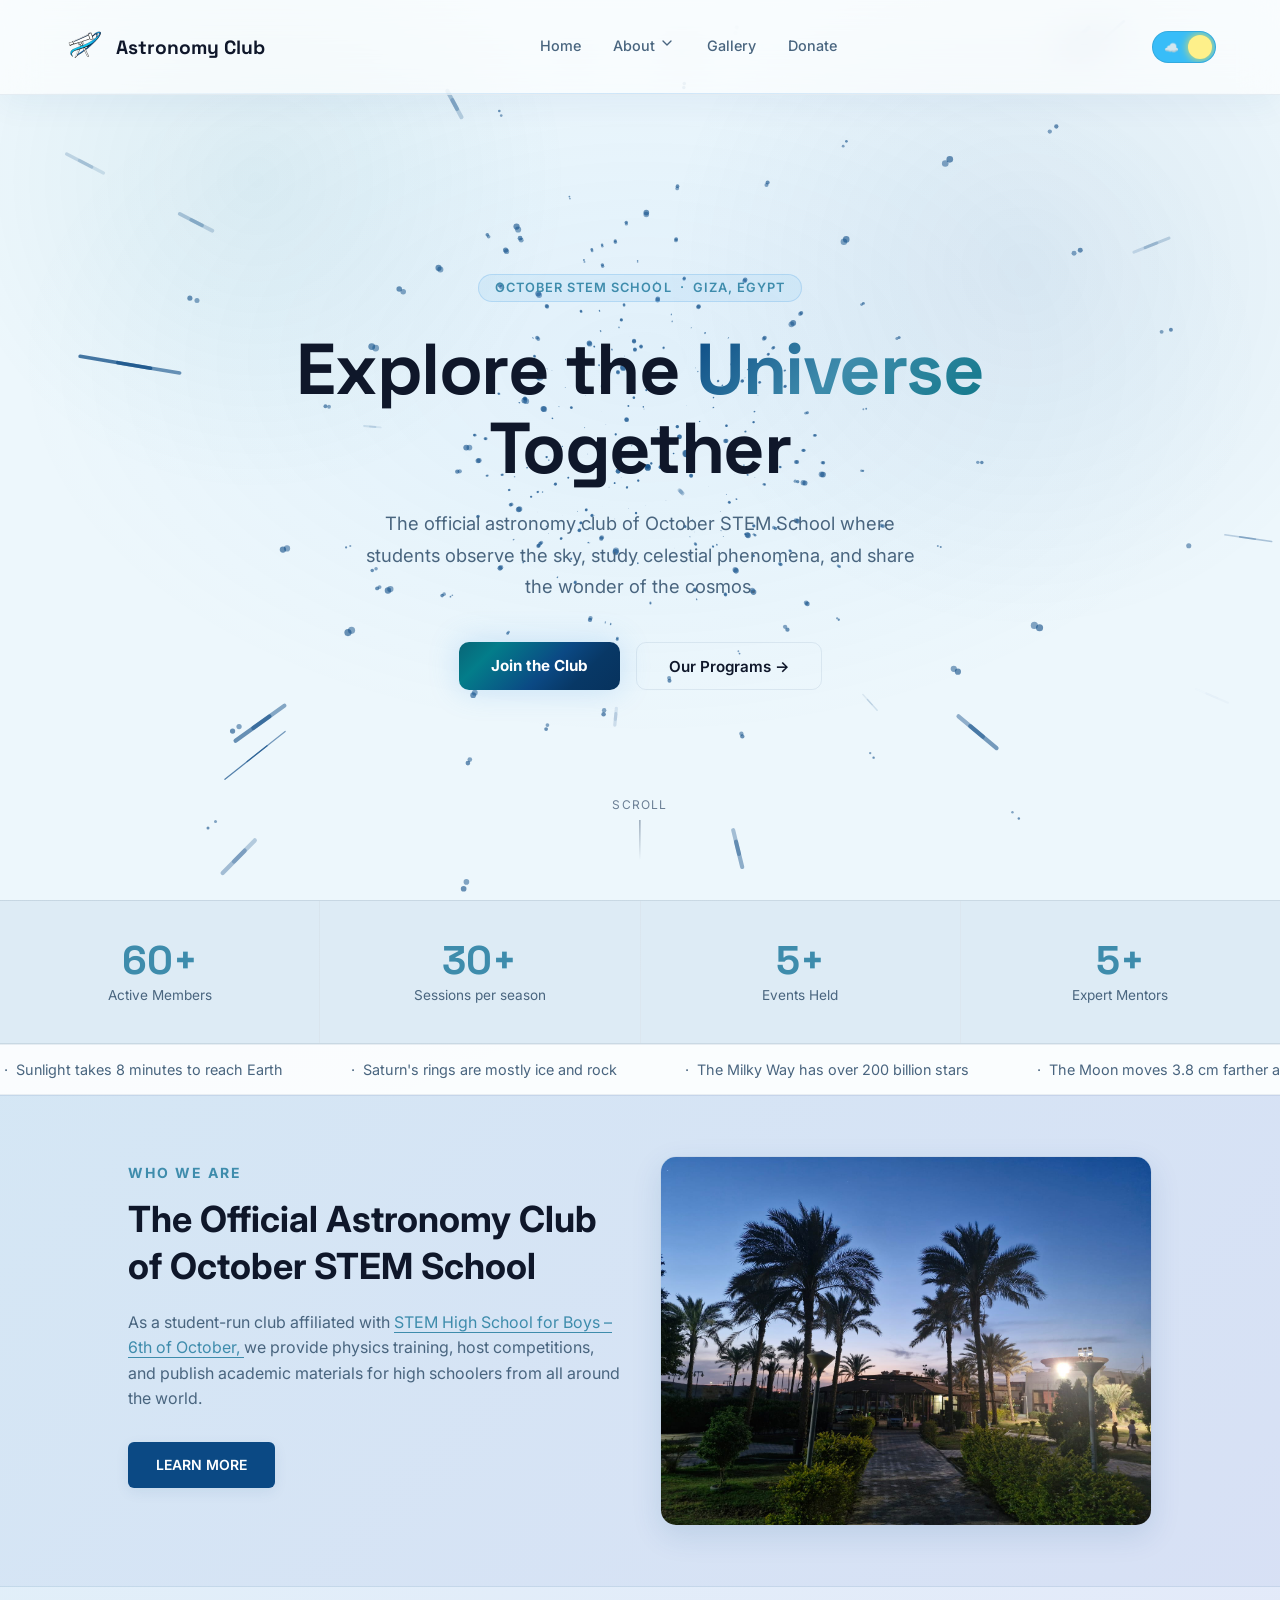
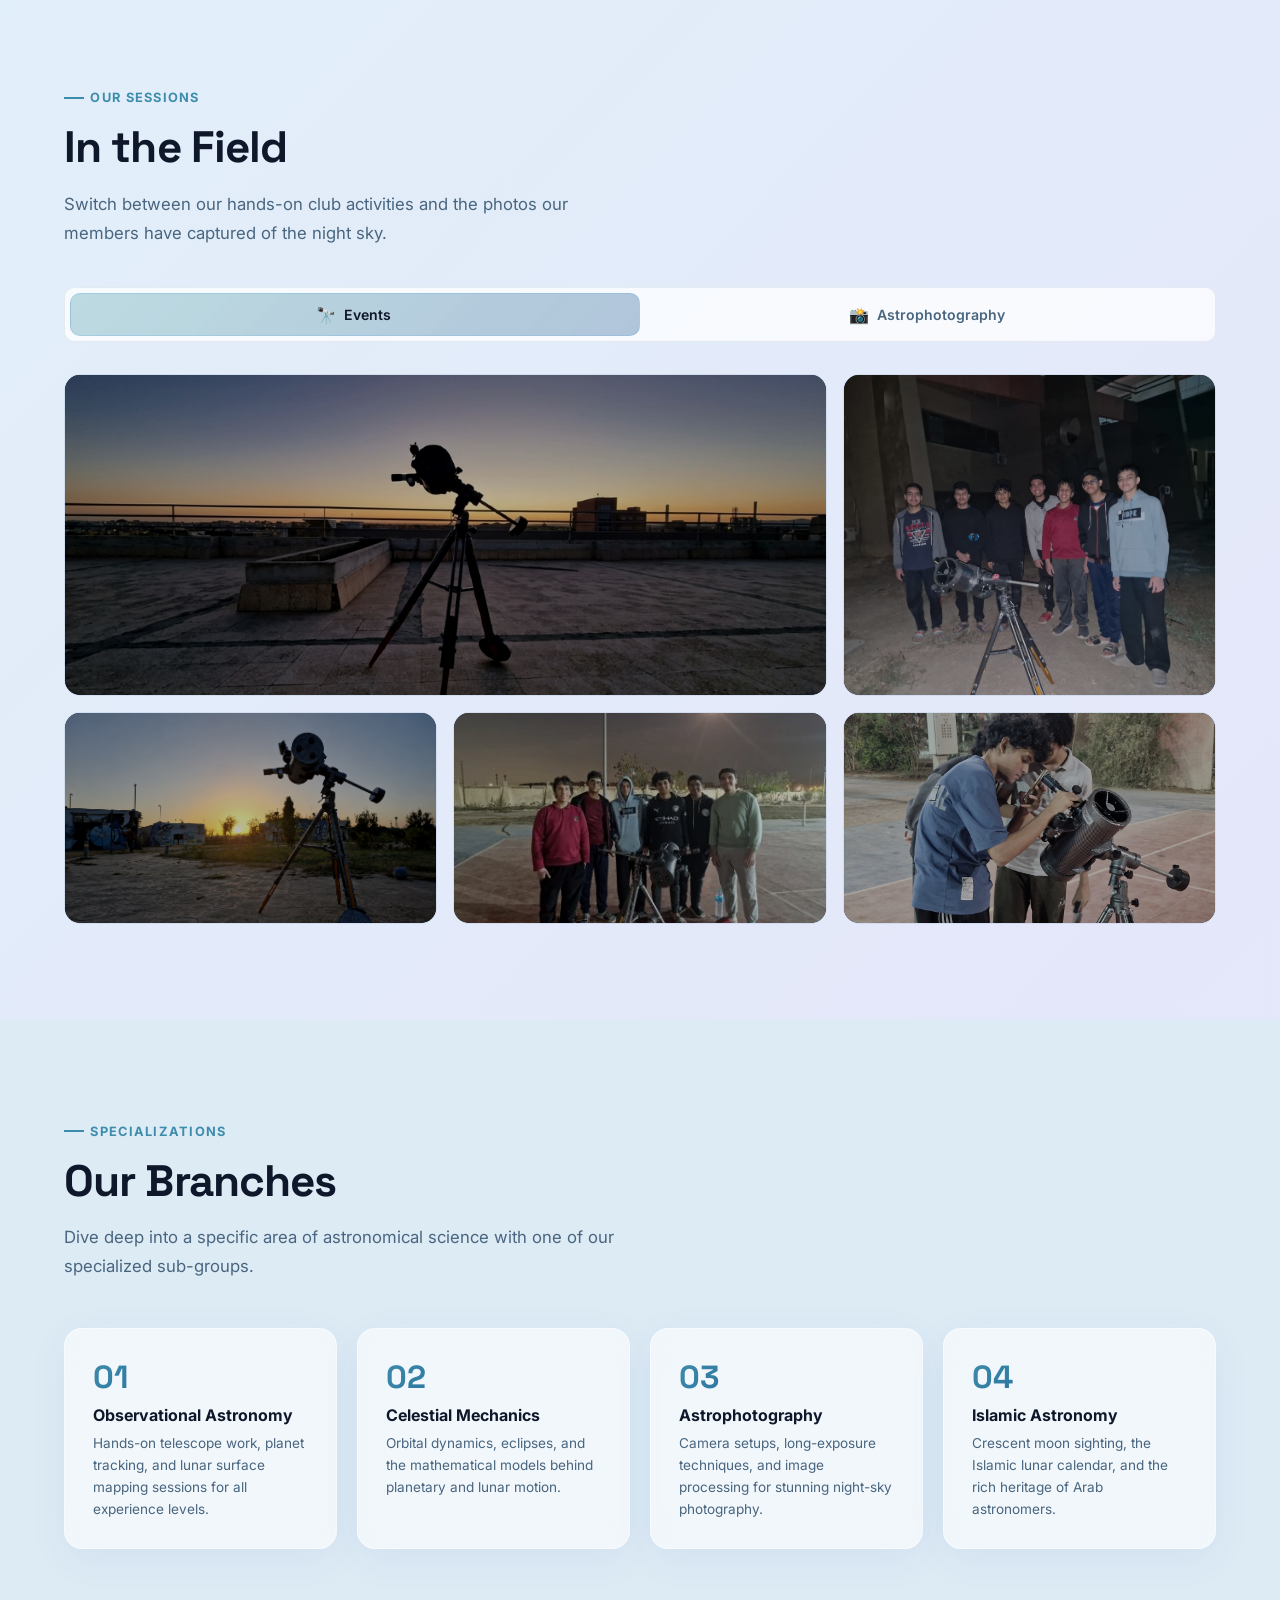
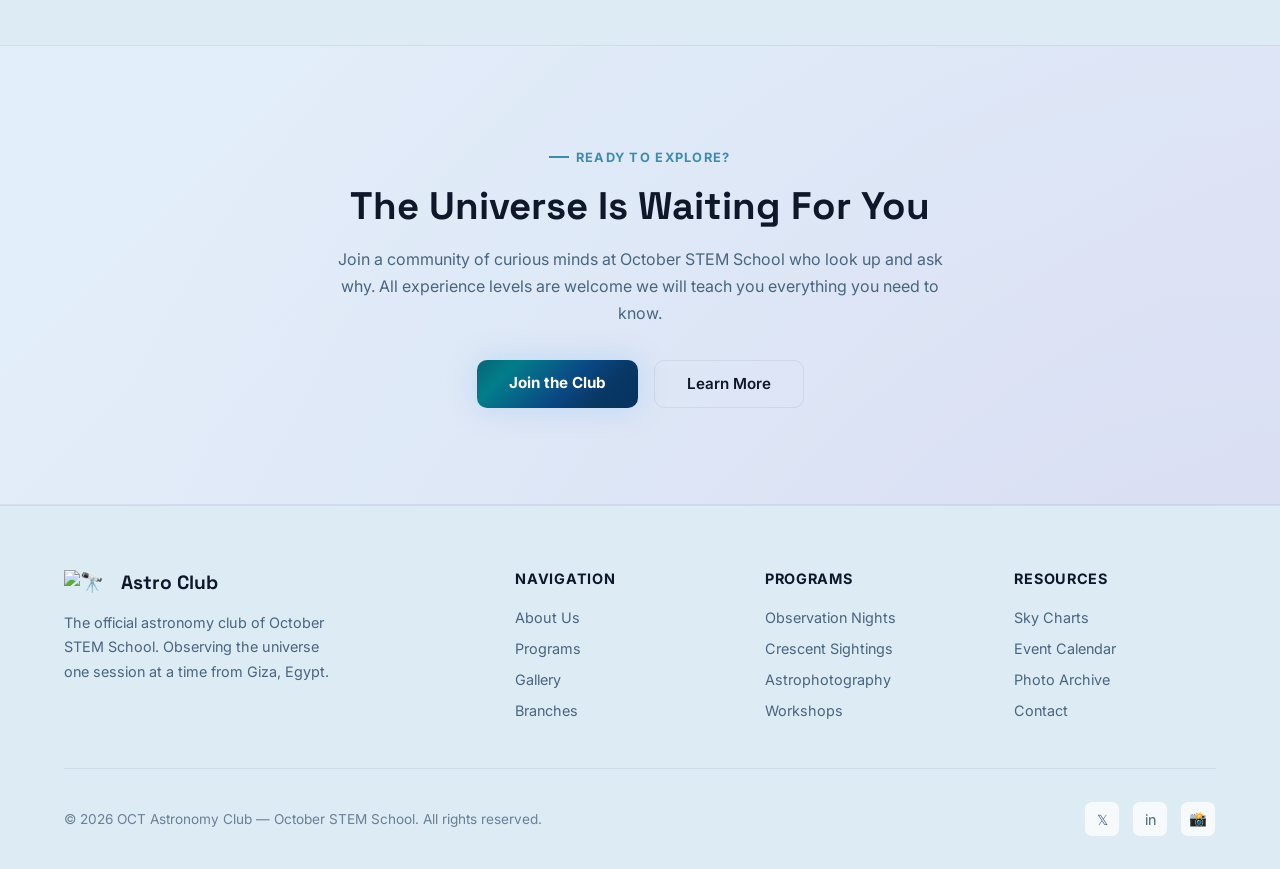
==== commit ffb35eb4: "Fix HTML encoding issues in index.html" ====
--- a/index.html
+++ b/index.html
@@ -113,7 +113,7 @@
       </div>
     </div>
 
-    <!-- _____________________________________________________________
+    <!-- 
     STEM OCTOBER SECTION 
     -->
     <section class="octSchool">
@@ -133,13 +133,13 @@
         <p><a href="about.html">Learn More</a></p>
       </div>
       <div class="octSchoolImg">
-        <img src="/images/octLogo2.jpeg" />
-      </div>
-    </section>
-
-    <!-- ═══════════════════════════════════════════════════════════════
+        <img src="images/octLogo2.jpeg" />
+      </div>
+    </section>
+
+    <!-- 
      GALLERY SECTION
-════════════════════════════════════════════════════════════════ -->
+-->
     <section id="gallery">
       <!-- header -->
       <div style="max-width: 1200px; margin: 0 auto 2.5rem">
@@ -151,7 +151,6 @@
         </p>
       </div>
 
-      <!-- tab switcher -->
       <div class="gallery-tabs" style="max-width: 1200px; margin: 0 auto 2rem">
         <button class="gtab active" data-tab="workshops">
           <span class="gtab-icon">🔭</span> Events
@@ -159,13 +158,10 @@
         <button class="gtab" data-tab="astrophoto">
           <span class="gtab-icon">📸</span> Astrophotography
         </button>
-        <!-- sliding indicator -->
         <div class="gtab-indicator"></div>
       </div>
 
-      <!-- panels viewport (clips the sliding panels) -->
       <div class="gallery-viewport">
-        <!-- panel 1: workshops -->
         <div class="gallery-panel active" id="panel-workshops">
           <div class="gallery-grid">
             <div class="gallery-item">
@@ -235,7 +231,6 @@
           </div>
         </div>
 
-        <!-- panel 2: astrophotography -->
         <div class="gallery-panel" id="panel-astrophoto">
           <div class="gallery-grid astrophoto-grid">
             <div class="gallery-item">
@@ -296,7 +291,6 @@
           </div>
         </div>
       </div>
-      <!-- /gallery-viewport -->
     </section>
 
     <section id="branches" class="branches-bg">
--- a/css/style.css
+++ b/css/style.css
@@ -1,3 +1,7 @@
+/* =============================================================================
+   THEME VARIABLES
+   ============================================================================= */
+
 :root {
   --bg: #050a14;
   --bg2: #080f1e;
@@ -32,6 +36,10 @@
   --star-color: 11, 73, 132;
 }
 
+/* =============================================================================
+   LIGHT MODE OVERRIDES
+   ============================================================================= */
+
 [data-theme="light"] body {
   background:
     radial-gradient(
@@ -121,6 +129,10 @@
   color: #eef6fb;
   box-shadow: 0 0 12px rgba(16, 119, 136, 0.4);
 }
+
+/* =============================================================================
+   GLOBAL TRANSITIONS
+   ============================================================================= */
 
 body,
 nav,
@@ -140,6 +152,10 @@
     box-shadow 0.3s ease;
 }
 
+/* =============================================================================
+   RESET & BASE
+   ============================================================================= */
+
 *,
 *::before,
 *::after {
@@ -182,6 +198,10 @@
   pointer-events: none;
 }
 
+/* =============================================================================
+   LOADING SCREEN
+   ============================================================================= */
+
 #loading-screen {
   position: fixed;
   inset: 0;
@@ -426,6 +446,159 @@
   width: 100%;
 }
 
+/* =============================================================================
+   DROPDOWN
+   ============================================================================= */
+.mobile-only {
+  display: none;
+}
+
+.navbar__dropdown {
+  position: relative;
+}
+
+.navbar__dropdown-toggle {
+  display: flex;
+  align-items: center;
+  gap: 0.25rem;
+  cursor: pointer;
+}
+
+.navbar__dropdown-icon {
+  width: 1rem;
+  height: 1rem;
+  transition: transform 0.3s ease;
+}
+
+.navbar__dropdown:hover .navbar__dropdown-icon {
+  transform: rotate(-180deg);
+}
+
+.navbar__dropdown-menu {
+  position: absolute;
+  top: 100%;
+  left: 50%;
+  transform: translateX(-50%) translateY(-10px);
+  margin-top: 0.5rem;
+  background: #081221;
+  border-radius: 0.75rem;
+  box-shadow:
+    0 20px 25px -5px rgba(0, 0, 0, 0.35),
+    0 10px 10px -5px rgba(0, 0, 0, 0.25);
+  min-width: 220px;
+  padding: 0.5rem;
+  opacity: 0;
+  visibility: hidden;
+  transition: all 0.3s cubic-bezier(0.4, 0, 0.2, 1);
+  list-style: none;
+  border: 1px solid rgba(255, 255, 255, 0.06);
+  z-index: 100;
+}
+
+.navbar__dropdown:hover .navbar__dropdown-menu {
+  opacity: 1;
+  visibility: visible;
+  transform: translateX(-50%) translateY(0);
+}
+
+.navbar__dropdown-menu li {
+  margin: 0;
+}
+
+.navbar__dropdown-menu a {
+  display: block;
+  padding: 0.625rem 1rem;
+  font-size: 0.875rem;
+  color: #b8c7d9;
+  border-radius: 0.5rem;
+  transition: all 0.2s ease;
+  position: relative;
+  overflow: hidden;
+}
+
+.navbar__dropdown-menu a::before {
+  content: "";
+  position: absolute;
+  left: 0;
+  top: 0;
+  height: 100%;
+  width: 3px;
+  background: linear-gradient(to bottom, #107788, #0b4984);
+  transform: scaleY(0);
+  transition: transform 0.3s ease;
+}
+
+.navbar__dropdown-menu a::after {
+  display: none;
+}
+
+.navbar__dropdown-menu a:hover {
+  background: linear-gradient(
+    to right,
+    rgba(16, 119, 136, 0.16),
+    rgba(11, 73, 132, 0.18)
+  );
+  color: #dbeafe;
+  transform: translateX(5px);
+  padding-left: 1.25rem;
+}
+
+.navbar__dropdown-menu a:hover::before {
+  transform: scaleY(1);
+}
+
+/* =============================================================================
+   THEME TOGGLE (ASTRO SWITCH)
+   ============================================================================= */
+
+.astro-switch {
+  position: relative;
+  display: inline-block;
+  width: 64px;
+  height: 32px;
+  margin-left: 0.5rem;
+}
+
+.astro-switch input {
+  opacity: 0;
+  width: 0;
+  height: 0;
+}
+
+.astro-slider {
+  position: absolute;
+  cursor: pointer;
+  inset: 0;
+  background-color: #0f172a;
+  transition: 0.4s cubic-bezier(0.4, 0, 0.2, 1);
+  border-radius: 32px;
+  border: 1px solid rgba(255, 255, 255, 0.15);
+  overflow: hidden;
+}
+
+.astro-slider::after {
+  content: "✨";
+  position: absolute;
+  right: 8px;
+  top: 50%;
+  transform: translateY(-50%);
+  font-size: 14px;
+  transition: 0.4s;
+}
+
+.astro-slider::before {
+  position: absolute;
+  content: "";
+  height: 24px;
+  width: 24px;
+  left: 3px;
+  bottom: 3px;
+  background-color: #e2e8f0;
+  transition: 0.4s cubic-bezier(0.4, 0, 0.2, 1);
+  border-radius: 50%;
+  z-index: 2;
+  box-shadow: inset -4px -2px 0px 0px #94a3b8;
+}
 
 /* =============================================================================
    NAV BUTTONS (Donate & GAAC)
@@ -687,6 +860,825 @@
 }
 
 /* =============================================================================
+   SECTIONS (shared)
+   ============================================================================= */
+
+section {
+  position: relative;
+  z-index: 1;
+  padding: 6rem 5%;
+}
+
+.section-tag {
+  display: inline-flex;
+  align-items: center;
+  gap: 0.4rem;
+  color: var(--accent);
+  font-size: 0.8rem;
+  font-weight: 700;
+  letter-spacing: 0.1em;
+  text-transform: uppercase;
+  margin-bottom: 1rem;
+}
+
+.section-tag::before {
+  content: "";
+  display: block;
+  width: 20px;
+  height: 2px;
+  background: var(--accent);
+}
+
+h2.section-title {
+  font-family: "Space Grotesk", sans-serif;
+  font-size: clamp(1.8rem, 3.5vw, 2.75rem);
+  font-weight: 800;
+  letter-spacing: -0.02em;
+  line-height: 1.2;
+  margin-bottom: 1rem;
+}
+
+.section-subtitle {
+  color: var(--text-muted);
+  font-size: 1.05rem;
+  line-height: 1.7;
+  max-width: 560px;
+}
+
+/* =============================================================================
+   ABOUT
+   ============================================================================= */
+/* =============================================================================
+   ABOUT
+   ============================================================================= */
+
+.about-grid {
+  display: grid;
+  grid-template-columns: 1fr 1fr;
+  gap: 4rem;
+  align-items: center;
+  max-width: 1200px;
+  margin: 3rem auto 0;
+}
+
+.about-imgs {
+  display: grid;
+  grid-template-columns: 1fr 1fr;
+  gap: 1rem;
+}
+
+.aimg {
+  border-radius: 16px;
+  overflow: hidden;
+  border: 1px solid var(--border);
+  display: flex;
+  align-items: center;
+  justify-content: center;
+  flex-direction: column;
+  gap: 0.75rem;
+  background: var(--surface);
+}
+
+.aimg.tall {
+  grid-column: 1 / 3;
+  height: 220px;
+}
+
+.aimg.short {
+  height: 150px;
+}
+
+.aimg span {
+  font-size: 2.5rem;
+}
+
+.aimg p {
+  color: var(--accent);
+  font-size: 0.75rem;
+  font-weight: 700;
+  letter-spacing: 0.08em;
+  text-transform: uppercase;
+}
+
+.about-text p {
+  color: var(--text-muted);
+  line-height: 1.8;
+  margin-bottom: 1.5rem;
+  font-size: 1rem;
+}
+
+.feature-list {
+  list-style: none;
+  display: flex;
+  flex-direction: column;
+  gap: 0.85rem;
+  margin-bottom: 2rem;
+}
+
+.feature-list li {
+  display: flex;
+  align-items: flex-start;
+  gap: 0.75rem;
+  color: var(--text);
+  font-size: 0.95rem;
+}
+
+.feature-list li::before {
+  content: "✦";
+  color: var(--accent);
+  font-size: 0.7rem;
+  margin-top: 0.3rem;
+  flex-shrink: 0;
+}
+
+/* =============================================================================
+   BOARD MEMBERS SECTION (NEW)
+   ============================================================================= */
+
+.board-grid {
+  display: grid;
+  grid-template-columns: repeat(auto-fit, minmax(280px, 1fr));
+  gap: 2rem;
+  margin-top: 2rem;
+}
+
+.board-card {
+  background: rgba(255, 255, 255, 0.02);
+  border: 1px solid var(--border);
+  border-radius: 24px;
+  padding: 1.75rem;
+  text-align: center;
+  backdrop-filter: blur(12px);
+  transition:
+    transform 0.3s ease,
+    border-color 0.3s ease,
+    box-shadow 0.3s ease;
+}
+
+.board-card:hover {
+  transform: translateY(-5px);
+  border-color: var(--accent);
+  box-shadow: 0 15px 35px var(--glow);
+}
+
+.member-img-wrapper {
+  width: 140px;
+  height: 140px;
+  border-radius: 50%;
+  margin: 0 auto 1.5rem;
+  overflow: hidden;
+  border: 2px solid var(--border);
+  background: var(--surface2);
+  transition: border-color 0.3s ease;
+}
+
+.board-card:hover .member-img-wrapper {
+  border-color: var(--accent);
+}
+
+.member-img {
+  width: 100%;
+  height: 100%;
+  object-fit: cover;
+  transition: transform 0.4s ease;
+}
+
+.board-card:hover .member-img {
+  transform: scale(1.1);
+}
+
+.member-name {
+  color: var(--text);
+  font-family: "Space Grotesk", sans-serif;
+  font-size: 1.25rem;
+  font-weight: 700;
+  margin-bottom: 0.35rem;
+}
+
+.member-role {
+  color: var(--accent);
+  font-size: 0.85rem;
+  font-weight: 600;
+  text-transform: uppercase;
+  letter-spacing: 0.05em;
+  display: block;
+  margin-bottom: 1.25rem;
+}
+
+.member-socials {
+  display: flex;
+  justify-content: center;
+  gap: 1rem;
+}
+
+.member-socials a {
+  text-decoration: none;
+  font-size: 1.1rem;
+  width: 36px;
+  height: 36px;
+  background: rgba(255, 255, 255, 0.04);
+  border: 1px solid var(--border);
+  border-radius: 50%;
+  display: flex;
+  align-items: center;
+  justify-content: center;
+  transition: all 0.2s ease;
+}
+
+.member-socials a:hover {
+  background: var(--accent);
+  border-color: var(--accent);
+  transform: translateY(-2px);
+}
+
+/* --- Light Mode Compatible --- */
+[data-theme="light"] .board-card {
+  background: rgba(255, 255, 255, 0.6);
+  box-shadow: 0 4px 20px rgba(11, 73, 132, 0.03);
+}
+
+[data-theme="light"] .board-card:hover {
+  box-shadow: 0 15px 35px rgba(11, 73, 132, 0.08);
+}
+
+[data-theme="light"] .member-socials a {
+  background: rgba(0, 0, 0, 0.03);
+}
+
+[data-theme="light"] .member-socials a:hover {
+  background: var(--accent);
+  color: #fff;
+}
+/* =============================================================================
+   PROGRAMS
+   ============================================================================= */
+
+.programs-bg,
+.branches-bg {
+  background:
+    radial-gradient(
+      circle at top left,
+      rgba(16, 119, 136, 0.05),
+      transparent 30%
+    ),
+    radial-gradient(
+      circle at bottom right,
+      rgba(11, 73, 132, 0.05),
+      transparent 35%
+    ),
+    var(--bg2);
+}
+
+.programs-grid {
+  display: grid;
+  grid-template-columns: repeat(3, 1fr);
+  gap: 1.5rem;
+  max-width: 1200px;
+  margin: 3rem auto 0;
+}
+
+.program-card,
+.branch-card {
+  backdrop-filter: blur(14px);
+  background: linear-gradient(
+    180deg,
+    rgba(255, 255, 255, 0.03),
+    rgba(255, 255, 255, 0.015)
+  );
+  box-shadow:
+    inset 0 1px 0 rgba(255, 255, 255, 0.03),
+    0 10px 40px rgba(0, 0, 0, 0.22);
+}
+
+.program-card {
+  border: 1px solid var(--border);
+  border-radius: 20px;
+  padding: 2rem;
+  position: relative;
+  overflow: hidden;
+  transition:
+    transform 0.25s,
+    box-shadow 0.25s,
+    border-color 0.25s;
+}
+
+.program-card::before {
+  content: "";
+  position: absolute;
+  top: 0;
+  left: 0;
+  right: 0;
+  height: 3px;
+  background: var(--card-accent, linear-gradient(90deg, #4fa3e8, #7c3aed));
+}
+
+.program-card:hover {
+  transform: translateY(-6px);
+  box-shadow: 0 20px 60px rgba(0, 0, 0, 0.4);
+  border-color: rgba(79, 163, 232, 0.3);
+}
+
+.program-icon {
+  width: 52px;
+  height: 52px;
+  border-radius: 14px;
+  background: var(--icon-bg, rgba(79, 163, 232, 0.1));
+  display: flex;
+  align-items: center;
+  justify-content: center;
+  font-size: 1.5rem;
+  margin-bottom: 1.5rem;
+}
+
+.program-card h3 {
+  font-family: "Space Grotesk", sans-serif;
+  font-size: 1.2rem;
+  font-weight: 700;
+  margin-bottom: 0.75rem;
+}
+
+.program-card p {
+  color: var(--text-muted);
+  font-size: 0.9rem;
+  line-height: 1.7;
+  margin-bottom: 1.5rem;
+}
+
+.program-tags {
+  display: flex;
+  flex-wrap: wrap;
+  gap: 0.5rem;
+}
+
+.tag {
+  background: rgba(79, 163, 232, 0.08);
+  border: 1px solid rgba(79, 163, 232, 0.15);
+  color: var(--accent);
+  padding: 0.25rem 0.7rem;
+  border-radius: 100px;
+  font-size: 0.75rem;
+  font-weight: 600;
+}
+
+/* =============================================================================
+   TICKER
+   ============================================================================= */
+
+.ticker-wrap {
+  background: var(--surface);
+  border-top: 1px solid var(--border);
+  border-bottom: 1px solid var(--border);
+  padding: 1rem 0;
+  overflow: hidden;
+  position: relative;
+  z-index: 1;
+}
+
+.ticker-inner {
+  display: flex;
+  gap: 4rem;
+  white-space: nowrap;
+  animation: ticker 35s linear infinite;
+}
+
+.ticker-item {
+  color: var(--text-muted);
+  font-size: 0.9rem;
+}
+
+.ticker-item span {
+  color: var(--accent);
+  font-weight: 600;
+  margin-right: 0.5rem;
+}
+
+@keyframes ticker {
+  from {
+    transform: translateX(0);
+  }
+  to {
+    transform: translateX(-50%);
+  }
+}
+
+/* =============================================================================
+STEM OCT SCHOOL
+  ============================================================================= */
+
+.octSchool {
+  display: flex;
+  align-items: center;
+  justify-content: space-between;
+  gap: 40px;
+  padding: 60px 10%;
+
+  background:
+    linear-gradient(135deg, rgba(79, 163, 232, 0.06), rgba(124, 58, 237, 0.06)),
+    var(--bg2);
+
+  color: var(--text);
+  border-top: 1px solid var(--border);
+  border-bottom: 1px solid var(--border);
+}
+
+.octSchoolAbout {
+  flex: 1;
+  max-width: 550px;
+}
+
+.octSchoolAbout h4 {
+  font-size: 14px;
+  text-transform: uppercase;
+  letter-spacing: 2px;
+  margin-bottom: 15px;
+}
+
+.octSchoolAbout h1 {
+  font-size: 36px;
+  line-height: 1.3;
+  margin-bottom: 20px;
+  font-weight: 700;
+  color: var(--text);
+}
+
+.octSchoolAbout p {
+  color: var(--text-muted);
+  line-height: 1.6;
+  margin-bottom: 30px;
+}
+
+.octSchoolAbout p span a {
+  color: var(--accent);
+  text-decoration: underline;
+  text-underline-offset: 4px;
+}
+
+.octSchoolAbout p a[href="about.html"] {
+  display: inline-block;
+  background-color: var(--accent2);
+  color: white;
+  padding: 12px 28px;
+  border-radius: 6px;
+  text-decoration: none;
+  font-weight: 600;
+  font-size: 14px;
+  text-transform: uppercase;
+  box-shadow: 0 4px 14px var(--glow);
+  transition:
+    background 0.3s ease,
+    transform 0.2s ease;
+}
+
+.octSchoolAbout p a[href="about.html"]:hover {
+  background-color: var(--accent3);
+  transform: translateY(-2px);
+}
+
+.octSchoolImg {
+  flex: 1;
+  display: flex;
+  justify-content: flex-end;
+}
+
+.octSchoolImg img {
+  width: 100%;
+  max-width: 600px;
+  height: auto;
+  border-radius: 16px;
+  object-fit: cover;
+  box-shadow: 0 10px 40px rgba(0, 0, 0, 0.15);
+  border: 1px solid var(--border);
+}
+
+[data-theme="light"] .octSchoolImg img {
+  box-shadow: 0 10px 30px rgba(11, 73, 132, 0.12);
+}
+
+@media (max-width: 768px) {
+  .octSchool {
+    flex-direction: column-reverse;
+    text-align: center;
+    padding: 40px 20px;
+  }
+
+  .octSchoolImg {
+    justify-content: center;
+    margin-bottom: 20px;
+  }
+}
+/* =============================================================================
+   GALLERY
+   ============================================================================= */
+
+#gallery {
+  background: linear-gradient(
+    135deg,
+    rgba(79, 163, 232, 0.08),
+    rgba(124, 58, 237, 0.08)
+  );
+}
+
+.gallery-grid {
+  display: grid;
+  grid-template-columns: repeat(3, 1fr);
+  gap: 1rem;
+  max-width: 1200px;
+  margin: 0 auto;
+}
+
+.gallery-item {
+  border-radius: 16px;
+  overflow: hidden;
+  position: relative;
+  border: 1px solid var(--border);
+  cursor: pointer;
+  transition:
+    transform 0.25s,
+    box-shadow 0.25s;
+}
+
+.gallery-item:hover {
+  transform: translateY(-4px);
+  box-shadow: 0 15px 50px rgba(0, 0, 0, 0.5);
+}
+
+.g-img {
+  width: 100%;
+  display: flex;
+  align-items: center;
+  justify-content: center;
+  flex-direction: column;
+  gap: 0.75rem;
+  background: var(--surface);
+}
+
+.gallery-item:nth-child(1) {
+  grid-column: 1 / 3;
+}
+.gallery-item:nth-child(1) .g-img,
+.gallery-item:nth-child(2) .g-img {
+  height: 320px;
+}
+.gallery-item:nth-child(3) .g-img,
+.gallery-item:nth-child(4) .g-img,
+.gallery-item:nth-child(5) .g-img {
+  height: 210px;
+}
+
+.g-img span {
+  font-size: 3rem;
+}
+
+.g-img p {
+  color: var(--accent);
+  font-size: 0.75rem;
+  font-weight: 700;
+  letter-spacing: 0.08em;
+  text-transform: uppercase;
+}
+
+.g-img img {
+  width: 100%;
+  height: 100%;
+  object-fit: cover;
+  filter: brightness(0.72) contrast(1.05) saturate(0.88);
+  transition:
+    transform 0.7s ease,
+    filter 0.7s ease;
+}
+
+.gallery-item:hover img {
+  transform: scale(1.06);
+  filter: brightness(0.9) contrast(1.08) saturate(1);
+}
+
+.g-overlay {
+  position: absolute;
+  inset: 0;
+  background: linear-gradient(
+    to top,
+    rgba(5, 10, 20, 0.85) 0%,
+    transparent 55%
+  );
+  opacity: 0;
+  transition: opacity 0.3s;
+  display: flex;
+  align-items: flex-end;
+  padding: 1.5rem;
+}
+
+.gallery-item:hover .g-overlay {
+  opacity: 1;
+}
+
+.g-overlay span {
+  color: #fff;
+  font-weight: 600;
+  font-size: 0.9rem;
+}
+
+/* =============================================================================
+   BRANCHES
+   ============================================================================= */
+
+.branches-bg {
+  background: var(--bg2);
+}
+
+.branches-grid {
+  display: grid;
+  grid-template-columns: repeat(4, 1fr);
+  gap: 1.25rem;
+  max-width: 1200px;
+  margin: 3rem auto 0;
+}
+
+.branch-card {
+  border: 1px solid var(--border);
+  border-radius: 18px;
+  padding: 1.75rem;
+  transition:
+    transform 0.25s,
+    border-color 0.25s;
+  cursor: pointer;
+}
+
+.branch-card:hover {
+  transform: translateY(-4px);
+  border-color: var(--accent);
+  transition: 0.3s;
+}
+
+.branch-num {
+  font-family: "Space Grotesk", sans-serif;
+  font-size: 2rem;
+  font-weight: 800;
+  background: linear-gradient(135deg, var(--accent), var(--accent2));
+  -webkit-background-clip: text;
+  -webkit-text-fill-color: transparent;
+  background-clip: text;
+  margin-bottom: 0.5rem;
+}
+
+.branch-card h3 {
+  font-size: 1rem;
+  font-weight: 700;
+  margin-bottom: 0.5rem;
+}
+
+.branch-card p {
+  color: var(--text-muted);
+  font-size: 0.85rem;
+  line-height: 1.6;
+}
+
+/* =============================================================================
+   CTA SECTION
+   ============================================================================= */
+
+.cta-section {
+  background: linear-gradient(
+    135deg,
+    rgba(79, 163, 232, 0.08),
+    rgba(124, 58, 237, 0.08)
+  );
+  border-top: 1px solid var(--border);
+  border-bottom: 1px solid var(--border);
+  text-align: center;
+}
+
+.cta-inner {
+  max-width: 640px;
+  margin: 0 auto;
+}
+
+.cta-section h2 {
+  font-family: "Space Grotesk", sans-serif;
+  font-size: clamp(1.8rem, 3vw, 2.5rem);
+  font-weight: 800;
+  margin-bottom: 1rem;
+}
+
+.cta-section p {
+  color: var(--text-muted);
+  line-height: 1.7;
+  margin-bottom: 2rem;
+}
+
+.cta-btns {
+  display: flex;
+  gap: 1rem;
+  justify-content: center;
+  flex-wrap: wrap;
+}
+
+/* =============================================================================
+   CONTACT
+   ============================================================================= */
+
+.contact-grid {
+  display: grid;
+  grid-template-columns: 1fr 1fr;
+  gap: 4rem;
+  max-width: 1200px;
+  margin: 3rem auto 0;
+  align-items: start;
+}
+
+.contact-info h3 {
+  font-family: "Space Grotesk", sans-serif;
+  font-size: 1.4rem;
+  font-weight: 700;
+  margin-bottom: 1.5rem;
+}
+
+.contact-item {
+  display: flex;
+  align-items: flex-start;
+  gap: 1rem;
+  margin-bottom: 1.5rem;
+}
+
+.contact-icon {
+  width: 44px;
+  height: 44px;
+  flex-shrink: 0;
+  background: rgba(79, 163, 232, 0.1);
+  border: 1px solid rgba(79, 163, 232, 0.2);
+  border-radius: 12px;
+  display: flex;
+  align-items: center;
+  justify-content: center;
+  font-size: 1.1rem;
+}
+
+.contact-item p {
+  color: var(--text-muted);
+  font-size: 0.9rem;
+  line-height: 1.6;
+}
+
+.contact-item strong {
+  color: var(--text);
+  display: block;
+  margin-bottom: 0.2rem;
+}
+
+.contact-form {
+  background: var(--surface);
+  border: 1px solid var(--border);
+  border-radius: 20px;
+  padding: 2.5rem;
+}
+
+.form-group {
+  margin-bottom: 1.25rem;
+}
+
+.form-group label {
+  display: block;
+  font-size: 0.85rem;
+  font-weight: 600;
+  color: var(--text-muted);
+  margin-bottom: 0.5rem;
+}
+
+.form-group input,
+.form-group textarea,
+.form-group select {
+  width: 100%;
+  background: var(--bg2);
+  border: 1px solid var(--border);
+  border-radius: 10px;
+  padding: 0.75rem 1rem;
+  color: var(--text);
+  font-family: "Inter", sans-serif;
+  font-size: 0.9rem;
+  transition:
+    border-color 0.2s,
+    box-shadow 0.2s;
+  outline: none;
+}
+
+.form-group input:focus,
+.form-group textarea:focus,
+.form-group select:focus {
+  border-color: var(--accent);
+  box-shadow: 0 0 0 3px rgba(79, 163, 232, 0.1);
+}
+
+.form-group textarea {
+  resize: vertical;
+  min-height: 120px;
+}
+
+.form-row {
+  display: grid;
+  grid-template-columns: 1fr 1fr;
+  gap: 1rem;
+}
+
+/* =============================================================================
    FOOTER
    ============================================================================= */
 
@@ -780,3 +1772,783 @@
   color: var(--accent);
 }
 
+/* =============================================================================
+   HAMBURGER BUTTON (hidden on desktop)
+   ============================================================================= */
+
+.nav-hamburger {
+  display: none;
+  flex-direction: column;
+  justify-content: center;
+  align-items: center;
+  gap: 5px;
+  width: 42px;
+  height: 42px;
+  padding: 0; /* no padding — bars use explicit width */
+  background: transparent;
+  border: 1px solid var(--border);
+  border-radius: 10px;
+  cursor: pointer;
+  flex-shrink: 0;
+  position: relative;
+  z-index: 101; /* always above the drawer (z-index 99) */
+  transition: border-color 0.2s;
+}
+
+.nav-hamburger:hover {
+  border-color: var(--accent);
+}
+
+.nav-hamburger span {
+  display: block;
+  height: 2px;
+  width: 20px; /* explicit px width — not % of button */
+  background: var(--text-muted);
+  border-radius: 2px;
+  transition:
+    transform 0.35s cubic-bezier(0.4, 0, 0.2, 1),
+    opacity 0.25s ease;
+}
+
+/* Animate into × when open */
+.nav-hamburger.is-open span:nth-child(1) {
+  transform: translateY(7px) rotate(45deg);
+}
+.nav-hamburger.is-open span:nth-child(2) {
+  opacity: 0;
+  transform: scaleX(0);
+}
+.nav-hamburger.is-open span:nth-child(3) {
+  transform: translateY(-7px) rotate(-45deg);
+}
+
+/* =============================================================================
+   RESPONSIVE — TABLET  (≤ 1024px)
+   ============================================================================= */
+@media (max-width: 1200px) {
+  .nav-links {
+    gap: 1.25rem;
+  }
+
+  .nav-buttons {
+    margin-left: 2rem;
+    gap: 0.5rem;
+  }
+
+  .nav-btn {
+    padding: 0.44rem 0.7rem;
+    font-size: 0.8rem;
+  }
+
+  .nav-btn img {
+    width: 22px !important;
+    height: 24px !important;
+  }
+
+  .logo {
+    font-size: 1.05rem;
+  }
+}
+@media (max-width: 1024px) {
+  .programs-grid {
+    grid-template-columns: 1fr 1fr;
+  }
+  .branches-grid {
+    grid-template-columns: 1fr 1fr;
+  }
+  .footer-grid {
+    grid-template-columns: 1fr 1fr;
+  }
+}
+
+/* =============================================================================
+   RESPONSIVE — MOBILE  (≤ 860px)
+   ============================================================================= */
+
+@media (max-width: 860px) {
+  /* Hamburger button visible */
+  .nav-hamburger {
+    display: flex;
+  }
+
+  /* Nav buttons adjust for mobile */
+  .nav-buttons {
+    gap: 0.5rem;
+    margin-left: 1rem;
+    order: 2;
+  }
+
+  .nav-btn {
+    padding: 0.4rem 0.8rem;
+    font-size: 0.75rem;
+  }
+
+  /* Nav bar must sit above the drawer */
+  nav {
+    z-index: 200;
+    padding: 1rem 5%;
+  }
+
+  /* Drawer slides in from below the nav bar */
+  .nav-links {
+    position: absolute;
+    top: calc(100% + 1px);
+    left: 0;
+    right: 0;
+    flex-direction: column;
+    align-items: flex-start;
+    gap: 0;
+    background: rgba(5, 10, 20, 0.92);
+
+    backdrop-filter: blur(24px);
+    border-top: 1px solid rgba(255, 255, 255, 0.06);
+
+    box-shadow: 0 20px 60px rgba(0, 0, 0, 0.35);
+    padding: 1rem 6%;
+    max-height: 0;
+    overflow: hidden;
+    opacity: 0;
+    pointer-events: none;
+    transform: translateY(-10px);
+    transition:
+      max-height 0.4s ease,
+      opacity 0.25s ease,
+      transform 0.3s ease,
+      padding 0.3s ease;
+  }
+  .nav-links::-webkit-scrollbar {
+    display: none;
+  }
+  .nav-links.is-open {
+    max-height: 700px;
+    opacity: 1;
+    pointer-events: all;
+    transform: translateY(0);
+    padding: 1.5rem 6% 3rem;
+  }
+  .nav-buttons {
+    display: none;
+  }
+
+  .mobile-only {
+    display: block;
+  }
+
+  /* Each link row */
+  .nav-links > li {
+    width: 100%;
+    border-bottom: 1px solid rgba(255, 255, 255, 0.05);
+    padding: 0;
+  }
+
+  .nav-links > li:last-child {
+    border-bottom: none;
+    padding-top: 0.5rem;
+  }
+
+  .nav-links a,
+  .nav-links p {
+    display: flex;
+    align-items: center;
+    justify-content: space-between;
+    width: 100%;
+    padding: 1rem 0;
+    font-size: 1.05rem;
+    font-weight: 600;
+    color: var(--text);
+    transition:
+      color 0.25s ease,
+      transform 0.25s ease;
+  }
+  .nav-links.is-open {
+    animation: mobileMenuFade 0.35s ease;
+  }
+
+  @keyframes mobileMenuFade {
+    from {
+      opacity: 0;
+      transform: translateY(-12px);
+    }
+
+    to {
+      opacity: 1;
+      transform: translateY(0);
+    }
+  }
+  /* No underline animation on mobile */
+  .nav-links > li > a::after {
+    display: none;
+  }
+  .nav-links > li > a:hover {
+    color: var(--accent);
+    transform: translateX(4px);
+  }
+  /* Programs dropdown → inline accordion */
+  .navbar__dropdown-menu {
+    position: static;
+    transform: none !important;
+    opacity: 1;
+    visibility: visible;
+    box-shadow: none;
+    background: transparent;
+    border: none;
+    padding: 0 0 0.5rem 0.75rem;
+    min-width: 0;
+    margin-top: 0;
+    display: none;
+  }
+
+  .navbar__dropdown.is-open .navbar__dropdown-menu {
+    display: block;
+  }
+  .navbar__dropdown.is-open .navbar__dropdown-icon {
+    transform: rotate(-180deg);
+  }
+
+  .navbar__dropdown-menu a {
+    padding: 0.6rem;
+    font-size: 1rem;
+    color: var(--text-muted);
+    padding-left: 20px;
+  }
+
+  .navbar__dropdown-menu a:hover {
+    color: var(--accent);
+    background: transparent;
+    transition: 0.3s;
+  }
+
+  /* --- Page layout --- */
+  section {
+    padding: 4rem 5%;
+  }
+  .stats {
+    grid-template-columns: 1fr 1fr;
+  }
+  .about-grid {
+    grid-template-columns: 1fr;
+  }
+  .programs-grid {
+    grid-template-columns: 1fr;
+  }
+  .branches-grid {
+    grid-template-columns: 1fr 1fr;
+  }
+  .contact-grid {
+    grid-template-columns: 1fr;
+  }
+  .footer-grid {
+    grid-template-columns: 1fr;
+  }
+
+  /* Gallery */
+  .gallery-grid {
+    grid-template-columns: 1fr 1fr;
+  }
+  .gallery-item:nth-child(1) {
+    grid-column: 1 / 3;
+  }
+  .gallery-item:nth-child(1) .g-img,
+  .gallery-item:nth-child(2) .g-img {
+    height: 220px;
+  }
+
+  /* Hero */
+  .hero {
+    padding: 6rem 5% 4rem;
+  }
+
+  /* Footer */
+  .footer-bottom {
+    flex-direction: column;
+    gap: 1rem;
+    text-align: center;
+  }
+  nav {
+    position: relative;
+  }
+
+  .nav-hamburger {
+    position: relative;
+
+    z-index: 999;
+  }
+  .nav-center {
+    position: absolute;
+
+    left: 50%;
+    top: 50%;
+
+    transform: translate(-50%, -50%);
+
+    margin: 0;
+
+    z-index: 50;
+  }
+}
+.nav-actions {
+  display: flex;
+
+  align-items: center;
+
+  justify-content: center;
+}
+.nav-center {
+  display: flex;
+
+  align-items: center;
+
+  justify-content: center;
+
+  order: 3;
+
+  margin-left: 2rem;
+}
+nav {
+  display: flex;
+  align-items: center;
+}
+/* =============================================================================
+   RESPONSIVE — SMALL MOBILE  (≤ 480px)
+   ============================================================================= */
+
+@media (max-width: 480px) {
+  /* Stats: single column */
+  .stats {
+    grid-template-columns: 1fr 1fr;
+  }
+  .stat {
+    padding: 1.75rem 1rem;
+  }
+  .stat-num {
+    font-size: 2rem;
+  }
+
+  /* Branches: single column */
+  .branches-grid {
+    grid-template-columns: 1fr;
+  }
+
+  /* Gallery: single column */
+  .gallery-grid {
+    grid-template-columns: 1fr;
+  }
+  .gallery-item:nth-child(1) {
+    grid-column: 1;
+  }
+  .gallery-item:nth-child(1) .g-img,
+  .gallery-item:nth-child(2) .g-img {
+    height: 200px;
+  }
+  .gallery-item:nth-child(3) .g-img,
+  .gallery-item:nth-child(4) .g-img,
+  .gallery-item:nth-child(5) .g-img {
+    height: 180px;
+  }
+
+  /* CTA buttons stack */
+  .cta-btns,
+  .hero-btns {
+    flex-direction: column;
+    align-items: stretch;
+  }
+
+  .btn-primary,
+  .btn-secondary {
+    text-align: center;
+  }
+
+  /* Form row: single column */
+  .form-row {
+    grid-template-columns: 1fr;
+  }
+
+  /* Footer: single column */
+  .footer-grid {
+    grid-template-columns: 1fr;
+  }
+}
+
+/* ─── Astrophotography section background ─────────────────────────────────── */
+.astrophoto-bg {
+  background:
+    radial-gradient(
+      circle at 30% 50%,
+      rgba(79, 163, 232, 0.05),
+      transparent 40%
+    ),
+    radial-gradient(
+      circle at 75% 20%,
+      rgba(124, 58, 237, 0.06),
+      transparent 35%
+    ),
+    var(--bg2);
+}
+/* ═══════════════════════════════════════════════════════════════
+   GALLERY TABS
+════════════════════════════════════════════════════════════════ */
+
+/* tab bar */
+.gallery-tabs {
+  position: relative;
+  background: var(--surface);
+  border: 1px solid var(--border);
+  border-radius: 10px;
+
+  width: 100%;
+  max-width: 420px;
+
+  display: flex;
+  gap: 8px;
+  padding: 6px;
+  max-width: fit-content;
+
+  justify-content: center;
+
+  margin-left: auto;
+  margin-right: auto;
+
+  margin-bottom: 40px;
+}
+.gtab {
+  position: relative;
+  z-index: 1;
+  flex: 1;
+  display: flex;
+  align-items: center;
+  justify-content: center;
+  gap: 0.5rem;
+  padding: 0.65rem 1.25rem;
+  border: none;
+  background: transparent;
+  color: var(--text-muted);
+  font-family: "Inter", sans-serif;
+  font-size: 0.88rem;
+  font-weight: 600;
+  border-radius: 10px;
+  cursor: pointer;
+  transition: color 0.25s ease;
+  white-space: nowrap;
+}
+
+.gtab.active {
+  color: var(--text);
+}
+
+.gtab-icon {
+  font-size: 1rem;
+}
+
+/* sliding pill indicator */
+.gtab-indicator {
+  position: absolute;
+  top: 5px;
+  left: 5px;
+  width: calc(50% - 5px);
+  height: calc(100% - 10px);
+  background: linear-gradient(
+    135deg,
+    rgba(16, 119, 136, 0.25),
+    rgba(11, 73, 132, 0.3)
+  );
+  border: 1px solid rgba(79, 163, 232, 0.22);
+  border-radius: 10px;
+  transition: transform 0.35s cubic-bezier(0.4, 0, 0.2, 1);
+  pointer-events: none;
+}
+
+.gtab-indicator.slide-right {
+  transform: translateX(100%);
+}
+
+/* ── viewport + panels ──────────────────────────────────────── */
+.gallery-viewport {
+  position: relative;
+  overflow: hidden; /* clips the outgoing panel */
+  width: 100%;
+}
+
+.gallery-panel {
+  width: 100%;
+  opacity: 0;
+  transform: translateX(100%);
+  position: absolute;
+  top: 0;
+  left: 0;
+  pointer-events: none;
+  /* transition applied by JS only during animation to avoid init flicker */
+}
+
+.gallery-panel.active {
+  opacity: 1;
+  transform: translateX(0);
+  position: relative;
+  pointer-events: all;
+}
+
+/* ── astrophoto grid variant ────────────────────────────────── */
+.astrophoto-grid .gallery-item:nth-child(1) {
+  grid-column: 1 / 2;
+}
+.astrophoto-grid .gallery-item:nth-child(2) {
+  grid-column: 2 / 4;
+}
+
+.astrophoto-grid .gallery-item:nth-child(1) .g-img,
+.astrophoto-grid .gallery-item:nth-child(2) .g-img {
+  height: 320px;
+}
+
+.astrophoto-grid .gallery-item:nth-child(3) .g-img,
+.astrophoto-grid .gallery-item:nth-child(4) .g-img,
+.astrophoto-grid .gallery-item:nth-child(5) .g-img {
+  height: 210px;
+}
+
+/* ── responsive ─────────────────────────────────────────────── */
+@media (max-width: 860px) {
+  .gallery-tabs {
+    max-width: 100%;
+  }
+
+  .astrophoto-grid .gallery-item:nth-child(1),
+  .astrophoto-grid .gallery-item:nth-child(2) {
+    grid-column: 1 / 3;
+  }
+  .astrophoto-grid .gallery-item:nth-child(1) .g-img,
+  .astrophoto-grid .gallery-item:nth-child(2) .g-img {
+    height: 220px;
+  }
+}
+
+@media (max-width: 480px) {
+  .gtab {
+    font-size: 0.8rem;
+    padding: 0.55rem 0.75rem;
+  }
+
+  .astrophoto-grid .gallery-item:nth-child(1),
+  .astrophoto-grid .gallery-item:nth-child(2) {
+    grid-column: 1;
+  }
+  .astrophoto-grid .gallery-item:nth-child(1) .g-img,
+  .astrophoto-grid .gallery-item:nth-child(2) .g-img {
+    height: 200px;
+  }
+  .astrophoto-grid .gallery-item:nth-child(3) .g-img,
+  .astrophoto-grid .gallery-item:nth-child(4) .g-img,
+  .astrophoto-grid .gallery-item:nth-child(5) .g-img {
+    height: 180px;
+  }
+}
+#stars-bg {
+  position: absolute;
+  top: 0;
+  left: 0;
+  width: 100%;
+  height: 100vh;
+  z-index: -1;
+  pointer-events: none;
+  background: var(--bg);
+}
+
+#stars-bg-body {
+  position: fixed;
+  top: 0;
+  left: 0;
+  width: 100vw;
+  height: 100vh;
+  z-index: -2;
+  pointer-events: none;
+}
+
+#stars-bg {
+  position: absolute;
+  top: 0;
+  left: 0;
+  width: 100%;
+  height: 100vh;
+  z-index: -1;
+  pointer-events: none;
+  background: var(--bg);
+  transition: background-color 0.3s ease;
+}
+[data-theme="light"] .hero h1 .gradient {
+  background: linear-gradient(135deg, #0b4984, #3e8cac, #107788);
+  -webkit-background-clip: text;
+  -webkit-text-fill-color: transparent;
+}
+@media (max-width: 860px) {
+  [data-theme="light"] .nav-links {
+    background-color: #eef6fb;
+    border-bottom: 1px solid rgba(0, 0, 0, 0.05);
+  }
+  [data-theme="light"] .nav-links > li {
+    border-bottom: 1px solid rgba(0, 0, 0, 0.05);
+  }
+}
+
+/*JOIN */
+
+/* =============================================================================
+   JOIN CARDS STYLES
+   ============================================================================= */
+
+.info-title {
+  color: var(--accent);
+  font-family: "Space Grotesk", sans-serif;
+  font-size: 1.5rem;
+  font-weight: 700;
+  margin-bottom: 2rem;
+}
+
+.join-card {
+  display: flex;
+  align-items: flex-start;
+  gap: 1.25rem;
+  padding: 1.5rem;
+  background: rgba(255, 255, 255, 0.03);
+  border: 1px solid var(--border);
+  border-radius: 16px;
+  margin-bottom: 1.25rem;
+  backdrop-filter: blur(10px);
+  transition:
+    transform 0.3s ease,
+    border-color 0.3s ease,
+    box-shadow 0.3s ease;
+}
+
+.join-card:hover {
+  transform: translateY(-3px);
+  border-color: var(--accent);
+  box-shadow: 0 10px 25px var(--glow);
+}
+
+.join-card__icon {
+  width: 46px;
+  height: 46px;
+  border-radius: 12px;
+  background: var(--surface2);
+  border: 1px solid var(--border);
+  display: flex;
+  align-items: center;
+  justify-content: center;
+  font-size: 1.3rem;
+  flex-shrink: 0;
+}
+
+.join-card__content strong {
+  display: block;
+  font-size: 1.1rem;
+  color: var(--text);
+  margin-bottom: 0.4rem;
+  font-family: "Space Grotesk", sans-serif;
+}
+
+.join-card__content p {
+  color: var(--text-muted);
+  font-size: 0.95rem;
+  line-height: 1.6;
+}
+
+.inline-link {
+  color: var(--accent);
+  text-decoration: none;
+  font-weight: 600;
+  border-bottom: 1px dashed var(--accent);
+  transition:
+    color 0.2s,
+    border-color 0.2s;
+}
+
+.inline-link:hover {
+  color: var(--text);
+  border-bottom-style: solid;
+}
+
+.contact-form {
+  background: rgba(13, 24, 41, 0.45);
+  border: 1px solid var(--border);
+  border-radius: 24px;
+  padding: 3rem 2.5rem;
+  backdrop-filter: blur(16px);
+  box-shadow: 0 20px 50px rgba(0, 0, 0, 0.3);
+  position: relative;
+}
+
+.closed-badge {
+  display: flex;
+  align-items: center;
+  gap: 0.6rem;
+  background: rgba(239, 68, 68, 0.1);
+  border: 1px solid rgba(239, 68, 68, 0.25);
+  color: #f87171;
+  padding: 0.75rem 1.2rem;
+  border-radius: 12px;
+  font-size: 0.95rem;
+  font-weight: 600;
+  margin-bottom: 2rem;
+  font-family: "Space Grotesk", sans-serif;
+}
+
+.closed-icon {
+  font-size: 1.1rem;
+}
+
+.join-page .contact-form form {
+  opacity: 0.65;
+}
+
+.join-page .contact-form .form-group input,
+.join-page .contact-form .form-group select,
+.join-page .contact-form .form-group textarea {
+  width: 100%;
+  background: rgba(5, 10, 20, 0.4) !important;
+  border: 1px solid var(--border);
+  color: var(--text-muted);
+  border-radius: 12px;
+  padding: 0.85rem 1.2rem;
+  font-size: 0.95rem;
+  cursor: not-allowed;
+  transition: all 0.3s ease;
+}
+
+.btn-disabled {
+  background: linear-gradient(135deg, #27272a, #18181b) !important;
+  color: #71717a !important;
+  border: 1px solid rgba(255, 255, 255, 0.05) !important;
+  box-shadow: none !important;
+  cursor: not-allowed;
+  transform: none !important;
+  padding: 0.9rem 2rem;
+  font-weight: 600;
+}
+
+/* --- Light Mode Overrides --- */
+[data-theme="light"] .join-card {
+  background: rgba(255, 255, 255, 0.65);
+  box-shadow: 0 4px 20px rgba(11, 73, 132, 0.04);
+}
+
+[data-theme="light"] .join-card:hover {
+  box-shadow: 0 10px 30px rgba(11, 73, 132, 0.08);
+}
+
+[data-theme="light"] .contact-form {
+  background: rgba(255, 255, 255, 0.65);
+  box-shadow: 0 20px 50px rgba(11, 73, 132, 0.06);
+}
+
+[data-theme="light"] .join-page .contact-form .form-group input,
+[data-theme="light"] .join-page .contact-form .form-group select,
+[data-theme="light"] .join-page .contact-form .form-group textarea {
+  background: rgba(255, 255, 255, 0.8) !important;
+  border: 1px solid rgba(8, 56, 102, 0.1);
+  color: var(--text-dim);
+}
+
+[data-theme="light"] .closed-badge {
+  background: rgba(220, 38, 38, 0.06);
+  border-color: rgba(220, 38, 38, 0.15);
+  color: #dc2626;
+}
--- a/css/style.css
+++ b/css/style.css
@@ -1,3 +1,7 @@
+/* =============================================================================
+   THEME VARIABLES
+   ============================================================================= */
+
 :root {
   --bg: #050a14;
   --bg2: #080f1e;
@@ -32,6 +36,10 @@
   --star-color: 11, 73, 132;
 }
 
+/* =============================================================================
+   LIGHT MODE OVERRIDES
+   ============================================================================= */
+
 [data-theme="light"] body {
   background:
     radial-gradient(
@@ -121,6 +129,10 @@
   color: #eef6fb;
   box-shadow: 0 0 12px rgba(16, 119, 136, 0.4);
 }
+
+/* =============================================================================
+   GLOBAL TRANSITIONS
+   ============================================================================= */
 
 body,
 nav,
@@ -140,6 +152,10 @@
     box-shadow 0.3s ease;
 }
 
+/* =============================================================================
+   RESET & BASE
+   ============================================================================= */
+
 *,
 *::before,
 *::after {
@@ -182,6 +198,10 @@
   pointer-events: none;
 }
 
+/* =============================================================================
+   LOADING SCREEN
+   ============================================================================= */
+
 #loading-screen {
   position: fixed;
   inset: 0;
@@ -426,6 +446,159 @@
   width: 100%;
 }
 
+/* =============================================================================
+   DROPDOWN
+   ============================================================================= */
+.mobile-only {
+  display: none;
+}
+
+.navbar__dropdown {
+  position: relative;
+}
+
+.navbar__dropdown-toggle {
+  display: flex;
+  align-items: center;
+  gap: 0.25rem;
+  cursor: pointer;
+}
+
+.navbar__dropdown-icon {
+  width: 1rem;
+  height: 1rem;
+  transition: transform 0.3s ease;
+}
+
+.navbar__dropdown:hover .navbar__dropdown-icon {
+  transform: rotate(-180deg);
+}
+
+.navbar__dropdown-menu {
+  position: absolute;
+  top: 100%;
+  left: 50%;
+  transform: translateX(-50%) translateY(-10px);
+  margin-top: 0.5rem;
+  background: #081221;
+  border-radius: 0.75rem;
+  box-shadow:
+    0 20px 25px -5px rgba(0, 0, 0, 0.35),
+    0 10px 10px -5px rgba(0, 0, 0, 0.25);
+  min-width: 220px;
+  padding: 0.5rem;
+  opacity: 0;
+  visibility: hidden;
+  transition: all 0.3s cubic-bezier(0.4, 0, 0.2, 1);
+  list-style: none;
+  border: 1px solid rgba(255, 255, 255, 0.06);
+  z-index: 100;
+}
+
+.navbar__dropdown:hover .navbar__dropdown-menu {
+  opacity: 1;
+  visibility: visible;
+  transform: translateX(-50%) translateY(0);
+}
+
+.navbar__dropdown-menu li {
+  margin: 0;
+}
+
+.navbar__dropdown-menu a {
+  display: block;
+  padding: 0.625rem 1rem;
+  font-size: 0.875rem;
+  color: #b8c7d9;
+  border-radius: 0.5rem;
+  transition: all 0.2s ease;
+  position: relative;
+  overflow: hidden;
+}
+
+.navbar__dropdown-menu a::before {
+  content: "";
+  position: absolute;
+  left: 0;
+  top: 0;
+  height: 100%;
+  width: 3px;
+  background: linear-gradient(to bottom, #107788, #0b4984);
+  transform: scaleY(0);
+  transition: transform 0.3s ease;
+}
+
+.navbar__dropdown-menu a::after {
+  display: none;
+}
+
+.navbar__dropdown-menu a:hover {
+  background: linear-gradient(
+    to right,
+    rgba(16, 119, 136, 0.16),
+    rgba(11, 73, 132, 0.18)
+  );
+  color: #dbeafe;
+  transform: translateX(5px);
+  padding-left: 1.25rem;
+}
+
+.navbar__dropdown-menu a:hover::before {
+  transform: scaleY(1);
+}
+
+/* =============================================================================
+   THEME TOGGLE (ASTRO SWITCH)
+   ============================================================================= */
+
+.astro-switch {
+  position: relative;
+  display: inline-block;
+  width: 64px;
+  height: 32px;
+  margin-left: 0.5rem;
+}
+
+.astro-switch input {
+  opacity: 0;
+  width: 0;
+  height: 0;
+}
+
+.astro-slider {
+  position: absolute;
+  cursor: pointer;
+  inset: 0;
+  background-color: #0f172a;
+  transition: 0.4s cubic-bezier(0.4, 0, 0.2, 1);
+  border-radius: 32px;
+  border: 1px solid rgba(255, 255, 255, 0.15);
+  overflow: hidden;
+}
+
+.astro-slider::after {
+  content: "✨";
+  position: absolute;
+  right: 8px;
+  top: 50%;
+  transform: translateY(-50%);
+  font-size: 14px;
+  transition: 0.4s;
+}
+
+.astro-slider::before {
+  position: absolute;
+  content: "";
+  height: 24px;
+  width: 24px;
+  left: 3px;
+  bottom: 3px;
+  background-color: #e2e8f0;
+  transition: 0.4s cubic-bezier(0.4, 0, 0.2, 1);
+  border-radius: 50%;
+  z-index: 2;
+  box-shadow: inset -4px -2px 0px 0px #94a3b8;
+}
 
 /* =============================================================================
    NAV BUTTONS (Donate & GAAC)
@@ -687,6 +860,825 @@
 }
 
 /* =============================================================================
+   SECTIONS (shared)
+   ============================================================================= */
+
+section {
+  position: relative;
+  z-index: 1;
+  padding: 6rem 5%;
+}
+
+.section-tag {
+  display: inline-flex;
+  align-items: center;
+  gap: 0.4rem;
+  color: var(--accent);
+  font-size: 0.8rem;
+  font-weight: 700;
+  letter-spacing: 0.1em;
+  text-transform: uppercase;
+  margin-bottom: 1rem;
+}
+
+.section-tag::before {
+  content: "";
+  display: block;
+  width: 20px;
+  height: 2px;
+  background: var(--accent);
+}
+
+h2.section-title {
+  font-family: "Space Grotesk", sans-serif;
+  font-size: clamp(1.8rem, 3.5vw, 2.75rem);
+  font-weight: 800;
+  letter-spacing: -0.02em;
+  line-height: 1.2;
+  margin-bottom: 1rem;
+}
+
+.section-subtitle {
+  color: var(--text-muted);
+  font-size: 1.05rem;
+  line-height: 1.7;
+  max-width: 560px;
+}
+
+/* =============================================================================
+   ABOUT
+   ============================================================================= */
+/* =============================================================================
+   ABOUT
+   ============================================================================= */
+
+.about-grid {
+  display: grid;
+  grid-template-columns: 1fr 1fr;
+  gap: 4rem;
+  align-items: center;
+  max-width: 1200px;
+  margin: 3rem auto 0;
+}
+
+.about-imgs {
+  display: grid;
+  grid-template-columns: 1fr 1fr;
+  gap: 1rem;
+}
+
+.aimg {
+  border-radius: 16px;
+  overflow: hidden;
+  border: 1px solid var(--border);
+  display: flex;
+  align-items: center;
+  justify-content: center;
+  flex-direction: column;
+  gap: 0.75rem;
+  background: var(--surface);
+}
+
+.aimg.tall {
+  grid-column: 1 / 3;
+  height: 220px;
+}
+
+.aimg.short {
+  height: 150px;
+}
+
+.aimg span {
+  font-size: 2.5rem;
+}
+
+.aimg p {
+  color: var(--accent);
+  font-size: 0.75rem;
+  font-weight: 700;
+  letter-spacing: 0.08em;
+  text-transform: uppercase;
+}
+
+.about-text p {
+  color: var(--text-muted);
+  line-height: 1.8;
+  margin-bottom: 1.5rem;
+  font-size: 1rem;
+}
+
+.feature-list {
+  list-style: none;
+  display: flex;
+  flex-direction: column;
+  gap: 0.85rem;
+  margin-bottom: 2rem;
+}
+
+.feature-list li {
+  display: flex;
+  align-items: flex-start;
+  gap: 0.75rem;
+  color: var(--text);
+  font-size: 0.95rem;
+}
+
+.feature-list li::before {
+  content: "✦";
+  color: var(--accent);
+  font-size: 0.7rem;
+  margin-top: 0.3rem;
+  flex-shrink: 0;
+}
+
+/* =============================================================================
+   BOARD MEMBERS SECTION (NEW)
+   ============================================================================= */
+
+.board-grid {
+  display: grid;
+  grid-template-columns: repeat(auto-fit, minmax(280px, 1fr));
+  gap: 2rem;
+  margin-top: 2rem;
+}
+
+.board-card {
+  background: rgba(255, 255, 255, 0.02);
+  border: 1px solid var(--border);
+  border-radius: 24px;
+  padding: 1.75rem;
+  text-align: center;
+  backdrop-filter: blur(12px);
+  transition:
+    transform 0.3s ease,
+    border-color 0.3s ease,
+    box-shadow 0.3s ease;
+}
+
+.board-card:hover {
+  transform: translateY(-5px);
+  border-color: var(--accent);
+  box-shadow: 0 15px 35px var(--glow);
+}
+
+.member-img-wrapper {
+  width: 140px;
+  height: 140px;
+  border-radius: 50%;
+  margin: 0 auto 1.5rem;
+  overflow: hidden;
+  border: 2px solid var(--border);
+  background: var(--surface2);
+  transition: border-color 0.3s ease;
+}
+
+.board-card:hover .member-img-wrapper {
+  border-color: var(--accent);
+}
+
+.member-img {
+  width: 100%;
+  height: 100%;
+  object-fit: cover;
+  transition: transform 0.4s ease;
+}
+
+.board-card:hover .member-img {
+  transform: scale(1.1);
+}
+
+.member-name {
+  color: var(--text);
+  font-family: "Space Grotesk", sans-serif;
+  font-size: 1.25rem;
+  font-weight: 700;
+  margin-bottom: 0.35rem;
+}
+
+.member-role {
+  color: var(--accent);
+  font-size: 0.85rem;
+  font-weight: 600;
+  text-transform: uppercase;
+  letter-spacing: 0.05em;
+  display: block;
+  margin-bottom: 1.25rem;
+}
+
+.member-socials {
+  display: flex;
+  justify-content: center;
+  gap: 1rem;
+}
+
+.member-socials a {
+  text-decoration: none;
+  font-size: 1.1rem;
+  width: 36px;
+  height: 36px;
+  background: rgba(255, 255, 255, 0.04);
+  border: 1px solid var(--border);
+  border-radius: 50%;
+  display: flex;
+  align-items: center;
+  justify-content: center;
+  transition: all 0.2s ease;
+}
+
+.member-socials a:hover {
+  background: var(--accent);
+  border-color: var(--accent);
+  transform: translateY(-2px);
+}
+
+/* --- Light Mode Compatible --- */
+[data-theme="light"] .board-card {
+  background: rgba(255, 255, 255, 0.6);
+  box-shadow: 0 4px 20px rgba(11, 73, 132, 0.03);
+}
+
+[data-theme="light"] .board-card:hover {
+  box-shadow: 0 15px 35px rgba(11, 73, 132, 0.08);
+}
+
+[data-theme="light"] .member-socials a {
+  background: rgba(0, 0, 0, 0.03);
+}
+
+[data-theme="light"] .member-socials a:hover {
+  background: var(--accent);
+  color: #fff;
+}
+/* =============================================================================
+   PROGRAMS
+   ============================================================================= */
+
+.programs-bg,
+.branches-bg {
+  background:
+    radial-gradient(
+      circle at top left,
+      rgba(16, 119, 136, 0.05),
+      transparent 30%
+    ),
+    radial-gradient(
+      circle at bottom right,
+      rgba(11, 73, 132, 0.05),
+      transparent 35%
+    ),
+    var(--bg2);
+}
+
+.programs-grid {
+  display: grid;
+  grid-template-columns: repeat(3, 1fr);
+  gap: 1.5rem;
+  max-width: 1200px;
+  margin: 3rem auto 0;
+}
+
+.program-card,
+.branch-card {
+  backdrop-filter: blur(14px);
+  background: linear-gradient(
+    180deg,
+    rgba(255, 255, 255, 0.03),
+    rgba(255, 255, 255, 0.015)
+  );
+  box-shadow:
+    inset 0 1px 0 rgba(255, 255, 255, 0.03),
+    0 10px 40px rgba(0, 0, 0, 0.22);
+}
+
+.program-card {
+  border: 1px solid var(--border);
+  border-radius: 20px;
+  padding: 2rem;
+  position: relative;
+  overflow: hidden;
+  transition:
+    transform 0.25s,
+    box-shadow 0.25s,
+    border-color 0.25s;
+}
+
+.program-card::before {
+  content: "";
+  position: absolute;
+  top: 0;
+  left: 0;
+  right: 0;
+  height: 3px;
+  background: var(--card-accent, linear-gradient(90deg, #4fa3e8, #7c3aed));
+}
+
+.program-card:hover {
+  transform: translateY(-6px);
+  box-shadow: 0 20px 60px rgba(0, 0, 0, 0.4);
+  border-color: rgba(79, 163, 232, 0.3);
+}
+
+.program-icon {
+  width: 52px;
+  height: 52px;
+  border-radius: 14px;
+  background: var(--icon-bg, rgba(79, 163, 232, 0.1));
+  display: flex;
+  align-items: center;
+  justify-content: center;
+  font-size: 1.5rem;
+  margin-bottom: 1.5rem;
+}
+
+.program-card h3 {
+  font-family: "Space Grotesk", sans-serif;
+  font-size: 1.2rem;
+  font-weight: 700;
+  margin-bottom: 0.75rem;
+}
+
+.program-card p {
+  color: var(--text-muted);
+  font-size: 0.9rem;
+  line-height: 1.7;
+  margin-bottom: 1.5rem;
+}
+
+.program-tags {
+  display: flex;
+  flex-wrap: wrap;
+  gap: 0.5rem;
+}
+
+.tag {
+  background: rgba(79, 163, 232, 0.08);
+  border: 1px solid rgba(79, 163, 232, 0.15);
+  color: var(--accent);
+  padding: 0.25rem 0.7rem;
+  border-radius: 100px;
+  font-size: 0.75rem;
+  font-weight: 600;
+}
+
+/* =============================================================================
+   TICKER
+   ============================================================================= */
+
+.ticker-wrap {
+  background: var(--surface);
+  border-top: 1px solid var(--border);
+  border-bottom: 1px solid var(--border);
+  padding: 1rem 0;
+  overflow: hidden;
+  position: relative;
+  z-index: 1;
+}
+
+.ticker-inner {
+  display: flex;
+  gap: 4rem;
+  white-space: nowrap;
+  animation: ticker 35s linear infinite;
+}
+
+.ticker-item {
+  color: var(--text-muted);
+  font-size: 0.9rem;
+}
+
+.ticker-item span {
+  color: var(--accent);
+  font-weight: 600;
+  margin-right: 0.5rem;
+}
+
+@keyframes ticker {
+  from {
+    transform: translateX(0);
+  }
+  to {
+    transform: translateX(-50%);
+  }
+}
+
+/* =============================================================================
+STEM OCT SCHOOL
+  ============================================================================= */
+
+.octSchool {
+  display: flex;
+  align-items: center;
+  justify-content: space-between;
+  gap: 40px;
+  padding: 60px 10%;
+
+  background:
+    linear-gradient(135deg, rgba(79, 163, 232, 0.06), rgba(124, 58, 237, 0.06)),
+    var(--bg2);
+
+  color: var(--text);
+  border-top: 1px solid var(--border);
+  border-bottom: 1px solid var(--border);
+}
+
+.octSchoolAbout {
+  flex: 1;
+  max-width: 550px;
+}
+
+.octSchoolAbout h4 {
+  font-size: 14px;
+  text-transform: uppercase;
+  letter-spacing: 2px;
+  margin-bottom: 15px;
+}
+
+.octSchoolAbout h1 {
+  font-size: 36px;
+  line-height: 1.3;
+  margin-bottom: 20px;
+  font-weight: 700;
+  color: var(--text);
+}
+
+.octSchoolAbout p {
+  color: var(--text-muted);
+  line-height: 1.6;
+  margin-bottom: 30px;
+}
+
+.octSchoolAbout p span a {
+  color: var(--accent);
+  text-decoration: underline;
+  text-underline-offset: 4px;
+}
+
+.octSchoolAbout p a[href="about.html"] {
+  display: inline-block;
+  background-color: var(--accent2);
+  color: white;
+  padding: 12px 28px;
+  border-radius: 6px;
+  text-decoration: none;
+  font-weight: 600;
+  font-size: 14px;
+  text-transform: uppercase;
+  box-shadow: 0 4px 14px var(--glow);
+  transition:
+    background 0.3s ease,
+    transform 0.2s ease;
+}
+
+.octSchoolAbout p a[href="about.html"]:hover {
+  background-color: var(--accent3);
+  transform: translateY(-2px);
+}
+
+.octSchoolImg {
+  flex: 1;
+  display: flex;
+  justify-content: flex-end;
+}
+
+.octSchoolImg img {
+  width: 100%;
+  max-width: 600px;
+  height: auto;
+  border-radius: 16px;
+  object-fit: cover;
+  box-shadow: 0 10px 40px rgba(0, 0, 0, 0.15);
+  border: 1px solid var(--border);
+}
+
+[data-theme="light"] .octSchoolImg img {
+  box-shadow: 0 10px 30px rgba(11, 73, 132, 0.12);
+}
+
+@media (max-width: 768px) {
+  .octSchool {
+    flex-direction: column-reverse;
+    text-align: center;
+    padding: 40px 20px;
+  }
+
+  .octSchoolImg {
+    justify-content: center;
+    margin-bottom: 20px;
+  }
+}
+/* =============================================================================
+   GALLERY
+   ============================================================================= */
+
+#gallery {
+  background: linear-gradient(
+    135deg,
+    rgba(79, 163, 232, 0.08),
+    rgba(124, 58, 237, 0.08)
+  );
+}
+
+.gallery-grid {
+  display: grid;
+  grid-template-columns: repeat(3, 1fr);
+  gap: 1rem;
+  max-width: 1200px;
+  margin: 0 auto;
+}
+
+.gallery-item {
+  border-radius: 16px;
+  overflow: hidden;
+  position: relative;
+  border: 1px solid var(--border);
+  cursor: pointer;
+  transition:
+    transform 0.25s,
+    box-shadow 0.25s;
+}
+
+.gallery-item:hover {
+  transform: translateY(-4px);
+  box-shadow: 0 15px 50px rgba(0, 0, 0, 0.5);
+}
+
+.g-img {
+  width: 100%;
+  display: flex;
+  align-items: center;
+  justify-content: center;
+  flex-direction: column;
+  gap: 0.75rem;
+  background: var(--surface);
+}
+
+.gallery-item:nth-child(1) {
+  grid-column: 1 / 3;
+}
+.gallery-item:nth-child(1) .g-img,
+.gallery-item:nth-child(2) .g-img {
+  height: 320px;
+}
+.gallery-item:nth-child(3) .g-img,
+.gallery-item:nth-child(4) .g-img,
+.gallery-item:nth-child(5) .g-img {
+  height: 210px;
+}
+
+.g-img span {
+  font-size: 3rem;
+}
+
+.g-img p {
+  color: var(--accent);
+  font-size: 0.75rem;
+  font-weight: 700;
+  letter-spacing: 0.08em;
+  text-transform: uppercase;
+}
+
+.g-img img {
+  width: 100%;
+  height: 100%;
+  object-fit: cover;
+  filter: brightness(0.72) contrast(1.05) saturate(0.88);
+  transition:
+    transform 0.7s ease,
+    filter 0.7s ease;
+}
+
+.gallery-item:hover img {
+  transform: scale(1.06);
+  filter: brightness(0.9) contrast(1.08) saturate(1);
+}
+
+.g-overlay {
+  position: absolute;
+  inset: 0;
+  background: linear-gradient(
+    to top,
+    rgba(5, 10, 20, 0.85) 0%,
+    transparent 55%
+  );
+  opacity: 0;
+  transition: opacity 0.3s;
+  display: flex;
+  align-items: flex-end;
+  padding: 1.5rem;
+}
+
+.gallery-item:hover .g-overlay {
+  opacity: 1;
+}
+
+.g-overlay span {
+  color: #fff;
+  font-weight: 600;
+  font-size: 0.9rem;
+}
+
+/* =============================================================================
+   BRANCHES
+   ============================================================================= */
+
+.branches-bg {
+  background: var(--bg2);
+}
+
+.branches-grid {
+  display: grid;
+  grid-template-columns: repeat(4, 1fr);
+  gap: 1.25rem;
+  max-width: 1200px;
+  margin: 3rem auto 0;
+}
+
+.branch-card {
+  border: 1px solid var(--border);
+  border-radius: 18px;
+  padding: 1.75rem;
+  transition:
+    transform 0.25s,
+    border-color 0.25s;
+  cursor: pointer;
+}
+
+.branch-card:hover {
+  transform: translateY(-4px);
+  border-color: var(--accent);
+  transition: 0.3s;
+}
+
+.branch-num {
+  font-family: "Space Grotesk", sans-serif;
+  font-size: 2rem;
+  font-weight: 800;
+  background: linear-gradient(135deg, var(--accent), var(--accent2));
+  -webkit-background-clip: text;
+  -webkit-text-fill-color: transparent;
+  background-clip: text;
+  margin-bottom: 0.5rem;
+}
+
+.branch-card h3 {
+  font-size: 1rem;
+  font-weight: 700;
+  margin-bottom: 0.5rem;
+}
+
+.branch-card p {
+  color: var(--text-muted);
+  font-size: 0.85rem;
+  line-height: 1.6;
+}
+
+/* =============================================================================
+   CTA SECTION
+   ============================================================================= */
+
+.cta-section {
+  background: linear-gradient(
+    135deg,
+    rgba(79, 163, 232, 0.08),
+    rgba(124, 58, 237, 0.08)
+  );
+  border-top: 1px solid var(--border);
+  border-bottom: 1px solid var(--border);
+  text-align: center;
+}
+
+.cta-inner {
+  max-width: 640px;
+  margin: 0 auto;
+}
+
+.cta-section h2 {
+  font-family: "Space Grotesk", sans-serif;
+  font-size: clamp(1.8rem, 3vw, 2.5rem);
+  font-weight: 800;
+  margin-bottom: 1rem;
+}
+
+.cta-section p {
+  color: var(--text-muted);
+  line-height: 1.7;
+  margin-bottom: 2rem;
+}
+
+.cta-btns {
+  display: flex;
+  gap: 1rem;
+  justify-content: center;
+  flex-wrap: wrap;
+}
+
+/* =============================================================================
+   CONTACT
+   ============================================================================= */
+
+.contact-grid {
+  display: grid;
+  grid-template-columns: 1fr 1fr;
+  gap: 4rem;
+  max-width: 1200px;
+  margin: 3rem auto 0;
+  align-items: start;
+}
+
+.contact-info h3 {
+  font-family: "Space Grotesk", sans-serif;
+  font-size: 1.4rem;
+  font-weight: 700;
+  margin-bottom: 1.5rem;
+}
+
+.contact-item {
+  display: flex;
+  align-items: flex-start;
+  gap: 1rem;
+  margin-bottom: 1.5rem;
+}
+
+.contact-icon {
+  width: 44px;
+  height: 44px;
+  flex-shrink: 0;
+  background: rgba(79, 163, 232, 0.1);
+  border: 1px solid rgba(79, 163, 232, 0.2);
+  border-radius: 12px;
+  display: flex;
+  align-items: center;
+  justify-content: center;
+  font-size: 1.1rem;
+}
+
+.contact-item p {
+  color: var(--text-muted);
+  font-size: 0.9rem;
+  line-height: 1.6;
+}
+
+.contact-item strong {
+  color: var(--text);
+  display: block;
+  margin-bottom: 0.2rem;
+}
+
+.contact-form {
+  background: var(--surface);
+  border: 1px solid var(--border);
+  border-radius: 20px;
+  padding: 2.5rem;
+}
+
+.form-group {
+  margin-bottom: 1.25rem;
+}
+
+.form-group label {
+  display: block;
+  font-size: 0.85rem;
+  font-weight: 600;
+  color: var(--text-muted);
+  margin-bottom: 0.5rem;
+}
+
+.form-group input,
+.form-group textarea,
+.form-group select {
+  width: 100%;
+  background: var(--bg2);
+  border: 1px solid var(--border);
+  border-radius: 10px;
+  padding: 0.75rem 1rem;
+  color: var(--text);
+  font-family: "Inter", sans-serif;
+  font-size: 0.9rem;
+  transition:
+    border-color 0.2s,
+    box-shadow 0.2s;
+  outline: none;
+}
+
+.form-group input:focus,
+.form-group textarea:focus,
+.form-group select:focus {
+  border-color: var(--accent);
+  box-shadow: 0 0 0 3px rgba(79, 163, 232, 0.1);
+}
+
+.form-group textarea {
+  resize: vertical;
+  min-height: 120px;
+}
+
+.form-row {
+  display: grid;
+  grid-template-columns: 1fr 1fr;
+  gap: 1rem;
+}
+
+/* =============================================================================
    FOOTER
    ============================================================================= */
 
@@ -780,3 +1772,783 @@
   color: var(--accent);
 }
 
+/* =============================================================================
+   HAMBURGER BUTTON (hidden on desktop)
+   ============================================================================= */
+
+.nav-hamburger {
+  display: none;
+  flex-direction: column;
+  justify-content: center;
+  align-items: center;
+  gap: 5px;
+  width: 42px;
+  height: 42px;
+  padding: 0; /* no padding — bars use explicit width */
+  background: transparent;
+  border: 1px solid var(--border);
+  border-radius: 10px;
+  cursor: pointer;
+  flex-shrink: 0;
+  position: relative;
+  z-index: 101; /* always above the drawer (z-index 99) */
+  transition: border-color 0.2s;
+}
+
+.nav-hamburger:hover {
+  border-color: var(--accent);
+}
+
+.nav-hamburger span {
+  display: block;
+  height: 2px;
+  width: 20px; /* explicit px width — not % of button */
+  background: var(--text-muted);
+  border-radius: 2px;
+  transition:
+    transform 0.35s cubic-bezier(0.4, 0, 0.2, 1),
+    opacity 0.25s ease;
+}
+
+/* Animate into × when open */
+.nav-hamburger.is-open span:nth-child(1) {
+  transform: translateY(7px) rotate(45deg);
+}
+.nav-hamburger.is-open span:nth-child(2) {
+  opacity: 0;
+  transform: scaleX(0);
+}
+.nav-hamburger.is-open span:nth-child(3) {
+  transform: translateY(-7px) rotate(-45deg);
+}
+
+/* =============================================================================
+   RESPONSIVE — TABLET  (≤ 1024px)
+   ============================================================================= */
+@media (max-width: 1200px) {
+  .nav-links {
+    gap: 1.25rem;
+  }
+
+  .nav-buttons {
+    margin-left: 2rem;
+    gap: 0.5rem;
+  }
+
+  .nav-btn {
+    padding: 0.44rem 0.7rem;
+    font-size: 0.8rem;
+  }
+
+  .nav-btn img {
+    width: 22px !important;
+    height: 24px !important;
+  }
+
+  .logo {
+    font-size: 1.05rem;
+  }
+}
+@media (max-width: 1024px) {
+  .programs-grid {
+    grid-template-columns: 1fr 1fr;
+  }
+  .branches-grid {
+    grid-template-columns: 1fr 1fr;
+  }
+  .footer-grid {
+    grid-template-columns: 1fr 1fr;
+  }
+}
+
+/* =============================================================================
+   RESPONSIVE — MOBILE  (≤ 860px)
+   ============================================================================= */
+
+@media (max-width: 860px) {
+  /* Hamburger button visible */
+  .nav-hamburger {
+    display: flex;
+  }
+
+  /* Nav buttons adjust for mobile */
+  .nav-buttons {
+    gap: 0.5rem;
+    margin-left: 1rem;
+    order: 2;
+  }
+
+  .nav-btn {
+    padding: 0.4rem 0.8rem;
+    font-size: 0.75rem;
+  }
+
+  /* Nav bar must sit above the drawer */
+  nav {
+    z-index: 200;
+    padding: 1rem 5%;
+  }
+
+  /* Drawer slides in from below the nav bar */
+  .nav-links {
+    position: absolute;
+    top: calc(100% + 1px);
+    left: 0;
+    right: 0;
+    flex-direction: column;
+    align-items: flex-start;
+    gap: 0;
+    background: rgba(5, 10, 20, 0.92);
+
+    backdrop-filter: blur(24px);
+    border-top: 1px solid rgba(255, 255, 255, 0.06);
+
+    box-shadow: 0 20px 60px rgba(0, 0, 0, 0.35);
+    padding: 1rem 6%;
+    max-height: 0;
+    overflow: hidden;
+    opacity: 0;
+    pointer-events: none;
+    transform: translateY(-10px);
+    transition:
+      max-height 0.4s ease,
+      opacity 0.25s ease,
+      transform 0.3s ease,
+      padding 0.3s ease;
+  }
+  .nav-links::-webkit-scrollbar {
+    display: none;
+  }
+  .nav-links.is-open {
+    max-height: 700px;
+    opacity: 1;
+    pointer-events: all;
+    transform: translateY(0);
+    padding: 1.5rem 6% 3rem;
+  }
+  .nav-buttons {
+    display: none;
+  }
+
+  .mobile-only {
+    display: block;
+  }
+
+  /* Each link row */
+  .nav-links > li {
+    width: 100%;
+    border-bottom: 1px solid rgba(255, 255, 255, 0.05);
+    padding: 0;
+  }
+
+  .nav-links > li:last-child {
+    border-bottom: none;
+    padding-top: 0.5rem;
+  }
+
+  .nav-links a,
+  .nav-links p {
+    display: flex;
+    align-items: center;
+    justify-content: space-between;
+    width: 100%;
+    padding: 1rem 0;
+    font-size: 1.05rem;
+    font-weight: 600;
+    color: var(--text);
+    transition:
+      color 0.25s ease,
+      transform 0.25s ease;
+  }
+  .nav-links.is-open {
+    animation: mobileMenuFade 0.35s ease;
+  }
+
+  @keyframes mobileMenuFade {
+    from {
+      opacity: 0;
+      transform: translateY(-12px);
+    }
+
+    to {
+      opacity: 1;
+      transform: translateY(0);
+    }
+  }
+  /* No underline animation on mobile */
+  .nav-links > li > a::after {
+    display: none;
+  }
+  .nav-links > li > a:hover {
+    color: var(--accent);
+    transform: translateX(4px);
+  }
+  /* Programs dropdown → inline accordion */
+  .navbar__dropdown-menu {
+    position: static;
+    transform: none !important;
+    opacity: 1;
+    visibility: visible;
+    box-shadow: none;
+    background: transparent;
+    border: none;
+    padding: 0 0 0.5rem 0.75rem;
+    min-width: 0;
+    margin-top: 0;
+    display: none;
+  }
+
+  .navbar__dropdown.is-open .navbar__dropdown-menu {
+    display: block;
+  }
+  .navbar__dropdown.is-open .navbar__dropdown-icon {
+    transform: rotate(-180deg);
+  }
+
+  .navbar__dropdown-menu a {
+    padding: 0.6rem;
+    font-size: 1rem;
+    color: var(--text-muted);
+    padding-left: 20px;
+  }
+
+  .navbar__dropdown-menu a:hover {
+    color: var(--accent);
+    background: transparent;
+    transition: 0.3s;
+  }
+
+  /* --- Page layout --- */
+  section {
+    padding: 4rem 5%;
+  }
+  .stats {
+    grid-template-columns: 1fr 1fr;
+  }
+  .about-grid {
+    grid-template-columns: 1fr;
+  }
+  .programs-grid {
+    grid-template-columns: 1fr;
+  }
+  .branches-grid {
+    grid-template-columns: 1fr 1fr;
+  }
+  .contact-grid {
+    grid-template-columns: 1fr;
+  }
+  .footer-grid {
+    grid-template-columns: 1fr;
+  }
+
+  /* Gallery */
+  .gallery-grid {
+    grid-template-columns: 1fr 1fr;
+  }
+  .gallery-item:nth-child(1) {
+    grid-column: 1 / 3;
+  }
+  .gallery-item:nth-child(1) .g-img,
+  .gallery-item:nth-child(2) .g-img {
+    height: 220px;
+  }
+
+  /* Hero */
+  .hero {
+    padding: 6rem 5% 4rem;
+  }
+
+  /* Footer */
+  .footer-bottom {
+    flex-direction: column;
+    gap: 1rem;
+    text-align: center;
+  }
+  nav {
+    position: relative;
+  }
+
+  .nav-hamburger {
+    position: relative;
+
+    z-index: 999;
+  }
+  .nav-center {
+    position: absolute;
+
+    left: 50%;
+    top: 50%;
+
+    transform: translate(-50%, -50%);
+
+    margin: 0;
+
+    z-index: 50;
+  }
+}
+.nav-actions {
+  display: flex;
+
+  align-items: center;
+
+  justify-content: center;
+}
+.nav-center {
+  display: flex;
+
+  align-items: center;
+
+  justify-content: center;
+
+  order: 3;
+
+  margin-left: 2rem;
+}
+nav {
+  display: flex;
+  align-items: center;
+}
+/* =============================================================================
+   RESPONSIVE — SMALL MOBILE  (≤ 480px)
+   ============================================================================= */
+
+@media (max-width: 480px) {
+  /* Stats: single column */
+  .stats {
+    grid-template-columns: 1fr 1fr;
+  }
+  .stat {
+    padding: 1.75rem 1rem;
+  }
+  .stat-num {
+    font-size: 2rem;
+  }
+
+  /* Branches: single column */
+  .branches-grid {
+    grid-template-columns: 1fr;
+  }
+
+  /* Gallery: single column */
+  .gallery-grid {
+    grid-template-columns: 1fr;
+  }
+  .gallery-item:nth-child(1) {
+    grid-column: 1;
+  }
+  .gallery-item:nth-child(1) .g-img,
+  .gallery-item:nth-child(2) .g-img {
+    height: 200px;
+  }
+  .gallery-item:nth-child(3) .g-img,
+  .gallery-item:nth-child(4) .g-img,
+  .gallery-item:nth-child(5) .g-img {
+    height: 180px;
+  }
+
+  /* CTA buttons stack */
+  .cta-btns,
+  .hero-btns {
+    flex-direction: column;
+    align-items: stretch;
+  }
+
+  .btn-primary,
+  .btn-secondary {
+    text-align: center;
+  }
+
+  /* Form row: single column */
+  .form-row {
+    grid-template-columns: 1fr;
+  }
+
+  /* Footer: single column */
+  .footer-grid {
+    grid-template-columns: 1fr;
+  }
+}
+
+/* ─── Astrophotography section background ─────────────────────────────────── */
+.astrophoto-bg {
+  background:
+    radial-gradient(
+      circle at 30% 50%,
+      rgba(79, 163, 232, 0.05),
+      transparent 40%
+    ),
+    radial-gradient(
+      circle at 75% 20%,
+      rgba(124, 58, 237, 0.06),
+      transparent 35%
+    ),
+    var(--bg2);
+}
+/* ═══════════════════════════════════════════════════════════════
+   GALLERY TABS
+════════════════════════════════════════════════════════════════ */
+
+/* tab bar */
+.gallery-tabs {
+  position: relative;
+  background: var(--surface);
+  border: 1px solid var(--border);
+  border-radius: 10px;
+
+  width: 100%;
+  max-width: 420px;
+
+  display: flex;
+  gap: 8px;
+  padding: 6px;
+  max-width: fit-content;
+
+  justify-content: center;
+
+  margin-left: auto;
+  margin-right: auto;
+
+  margin-bottom: 40px;
+}
+.gtab {
+  position: relative;
+  z-index: 1;
+  flex: 1;
+  display: flex;
+  align-items: center;
+  justify-content: center;
+  gap: 0.5rem;
+  padding: 0.65rem 1.25rem;
+  border: none;
+  background: transparent;
+  color: var(--text-muted);
+  font-family: "Inter", sans-serif;
+  font-size: 0.88rem;
+  font-weight: 600;
+  border-radius: 10px;
+  cursor: pointer;
+  transition: color 0.25s ease;
+  white-space: nowrap;
+}
+
+.gtab.active {
+  color: var(--text);
+}
+
+.gtab-icon {
+  font-size: 1rem;
+}
+
+/* sliding pill indicator */
+.gtab-indicator {
+  position: absolute;
+  top: 5px;
+  left: 5px;
+  width: calc(50% - 5px);
+  height: calc(100% - 10px);
+  background: linear-gradient(
+    135deg,
+    rgba(16, 119, 136, 0.25),
+    rgba(11, 73, 132, 0.3)
+  );
+  border: 1px solid rgba(79, 163, 232, 0.22);
+  border-radius: 10px;
+  transition: transform 0.35s cubic-bezier(0.4, 0, 0.2, 1);
+  pointer-events: none;
+}
+
+.gtab-indicator.slide-right {
+  transform: translateX(100%);
+}
+
+/* ── viewport + panels ──────────────────────────────────────── */
+.gallery-viewport {
+  position: relative;
+  overflow: hidden; /* clips the outgoing panel */
+  width: 100%;
+}
+
+.gallery-panel {
+  width: 100%;
+  opacity: 0;
+  transform: translateX(100%);
+  position: absolute;
+  top: 0;
+  left: 0;
+  pointer-events: none;
+  /* transition applied by JS only during animation to avoid init flicker */
+}
+
+.gallery-panel.active {
+  opacity: 1;
+  transform: translateX(0);
+  position: relative;
+  pointer-events: all;
+}
+
+/* ── astrophoto grid variant ────────────────────────────────── */
+.astrophoto-grid .gallery-item:nth-child(1) {
+  grid-column: 1 / 2;
+}
+.astrophoto-grid .gallery-item:nth-child(2) {
+  grid-column: 2 / 4;
+}
+
+.astrophoto-grid .gallery-item:nth-child(1) .g-img,
+.astrophoto-grid .gallery-item:nth-child(2) .g-img {
+  height: 320px;
+}
+
+.astrophoto-grid .gallery-item:nth-child(3) .g-img,
+.astrophoto-grid .gallery-item:nth-child(4) .g-img,
+.astrophoto-grid .gallery-item:nth-child(5) .g-img {
+  height: 210px;
+}
+
+/* ── responsive ─────────────────────────────────────────────── */
+@media (max-width: 860px) {
+  .gallery-tabs {
+    max-width: 100%;
+  }
+
+  .astrophoto-grid .gallery-item:nth-child(1),
+  .astrophoto-grid .gallery-item:nth-child(2) {
+    grid-column: 1 / 3;
+  }
+  .astrophoto-grid .gallery-item:nth-child(1) .g-img,
+  .astrophoto-grid .gallery-item:nth-child(2) .g-img {
+    height: 220px;
+  }
+}
+
+@media (max-width: 480px) {
+  .gtab {
+    font-size: 0.8rem;
+    padding: 0.55rem 0.75rem;
+  }
+
+  .astrophoto-grid .gallery-item:nth-child(1),
+  .astrophoto-grid .gallery-item:nth-child(2) {
+    grid-column: 1;
+  }
+  .astrophoto-grid .gallery-item:nth-child(1) .g-img,
+  .astrophoto-grid .gallery-item:nth-child(2) .g-img {
+    height: 200px;
+  }
+  .astrophoto-grid .gallery-item:nth-child(3) .g-img,
+  .astrophoto-grid .gallery-item:nth-child(4) .g-img,
+  .astrophoto-grid .gallery-item:nth-child(5) .g-img {
+    height: 180px;
+  }
+}
+#stars-bg {
+  position: absolute;
+  top: 0;
+  left: 0;
+  width: 100%;
+  height: 100vh;
+  z-index: -1;
+  pointer-events: none;
+  background: var(--bg);
+}
+
+#stars-bg-body {
+  position: fixed;
+  top: 0;
+  left: 0;
+  width: 100vw;
+  height: 100vh;
+  z-index: -2;
+  pointer-events: none;
+}
+
+#stars-bg {
+  position: absolute;
+  top: 0;
+  left: 0;
+  width: 100%;
+  height: 100vh;
+  z-index: -1;
+  pointer-events: none;
+  background: var(--bg);
+  transition: background-color 0.3s ease;
+}
+[data-theme="light"] .hero h1 .gradient {
+  background: linear-gradient(135deg, #0b4984, #3e8cac, #107788);
+  -webkit-background-clip: text;
+  -webkit-text-fill-color: transparent;
+}
+@media (max-width: 860px) {
+  [data-theme="light"] .nav-links {
+    background-color: #eef6fb;
+    border-bottom: 1px solid rgba(0, 0, 0, 0.05);
+  }
+  [data-theme="light"] .nav-links > li {
+    border-bottom: 1px solid rgba(0, 0, 0, 0.05);
+  }
+}
+
+/*JOIN */
+
+/* =============================================================================
+   JOIN CARDS STYLES
+   ============================================================================= */
+
+.info-title {
+  color: var(--accent);
+  font-family: "Space Grotesk", sans-serif;
+  font-size: 1.5rem;
+  font-weight: 700;
+  margin-bottom: 2rem;
+}
+
+.join-card {
+  display: flex;
+  align-items: flex-start;
+  gap: 1.25rem;
+  padding: 1.5rem;
+  background: rgba(255, 255, 255, 0.03);
+  border: 1px solid var(--border);
+  border-radius: 16px;
+  margin-bottom: 1.25rem;
+  backdrop-filter: blur(10px);
+  transition:
+    transform 0.3s ease,
+    border-color 0.3s ease,
+    box-shadow 0.3s ease;
+}
+
+.join-card:hover {
+  transform: translateY(-3px);
+  border-color: var(--accent);
+  box-shadow: 0 10px 25px var(--glow);
+}
+
+.join-card__icon {
+  width: 46px;
+  height: 46px;
+  border-radius: 12px;
+  background: var(--surface2);
+  border: 1px solid var(--border);
+  display: flex;
+  align-items: center;
+  justify-content: center;
+  font-size: 1.3rem;
+  flex-shrink: 0;
+}
+
+.join-card__content strong {
+  display: block;
+  font-size: 1.1rem;
+  color: var(--text);
+  margin-bottom: 0.4rem;
+  font-family: "Space Grotesk", sans-serif;
+}
+
+.join-card__content p {
+  color: var(--text-muted);
+  font-size: 0.95rem;
+  line-height: 1.6;
+}
+
+.inline-link {
+  color: var(--accent);
+  text-decoration: none;
+  font-weight: 600;
+  border-bottom: 1px dashed var(--accent);
+  transition:
+    color 0.2s,
+    border-color 0.2s;
+}
+
+.inline-link:hover {
+  color: var(--text);
+  border-bottom-style: solid;
+}
+
+.contact-form {
+  background: rgba(13, 24, 41, 0.45);
+  border: 1px solid var(--border);
+  border-radius: 24px;
+  padding: 3rem 2.5rem;
+  backdrop-filter: blur(16px);
+  box-shadow: 0 20px 50px rgba(0, 0, 0, 0.3);
+  position: relative;
+}
+
+.closed-badge {
+  display: flex;
+  align-items: center;
+  gap: 0.6rem;
+  background: rgba(239, 68, 68, 0.1);
+  border: 1px solid rgba(239, 68, 68, 0.25);
+  color: #f87171;
+  padding: 0.75rem 1.2rem;
+  border-radius: 12px;
+  font-size: 0.95rem;
+  font-weight: 600;
+  margin-bottom: 2rem;
+  font-family: "Space Grotesk", sans-serif;
+}
+
+.closed-icon {
+  font-size: 1.1rem;
+}
+
+.join-page .contact-form form {
+  opacity: 0.65;
+}
+
+.join-page .contact-form .form-group input,
+.join-page .contact-form .form-group select,
+.join-page .contact-form .form-group textarea {
+  width: 100%;
+  background: rgba(5, 10, 20, 0.4) !important;
+  border: 1px solid var(--border);
+  color: var(--text-muted);
+  border-radius: 12px;
+  padding: 0.85rem 1.2rem;
+  font-size: 0.95rem;
+  cursor: not-allowed;
+  transition: all 0.3s ease;
+}
+
+.btn-disabled {
+  background: linear-gradient(135deg, #27272a, #18181b) !important;
+  color: #71717a !important;
+  border: 1px solid rgba(255, 255, 255, 0.05) !important;
+  box-shadow: none !important;
+  cursor: not-allowed;
+  transform: none !important;
+  padding: 0.9rem 2rem;
+  font-weight: 600;
+}
+
+/* --- Light Mode Overrides --- */
+[data-theme="light"] .join-card {
+  background: rgba(255, 255, 255, 0.65);
+  box-shadow: 0 4px 20px rgba(11, 73, 132, 0.04);
+}
+
+[data-theme="light"] .join-card:hover {
+  box-shadow: 0 10px 30px rgba(11, 73, 132, 0.08);
+}
+
+[data-theme="light"] .contact-form {
+  background: rgba(255, 255, 255, 0.65);
+  box-shadow: 0 20px 50px rgba(11, 73, 132, 0.06);
+}
+
+[data-theme="light"] .join-page .contact-form .form-group input,
+[data-theme="light"] .join-page .contact-form .form-group select,
+[data-theme="light"] .join-page .contact-form .form-group textarea {
+  background: rgba(255, 255, 255, 0.8) !important;
+  border: 1px solid rgba(8, 56, 102, 0.1);
+  color: var(--text-dim);
+}
+
+[data-theme="light"] .closed-badge {
+  background: rgba(220, 38, 38, 0.06);
+  border-color: rgba(220, 38, 38, 0.15);
+  color: #dc2626;
+}
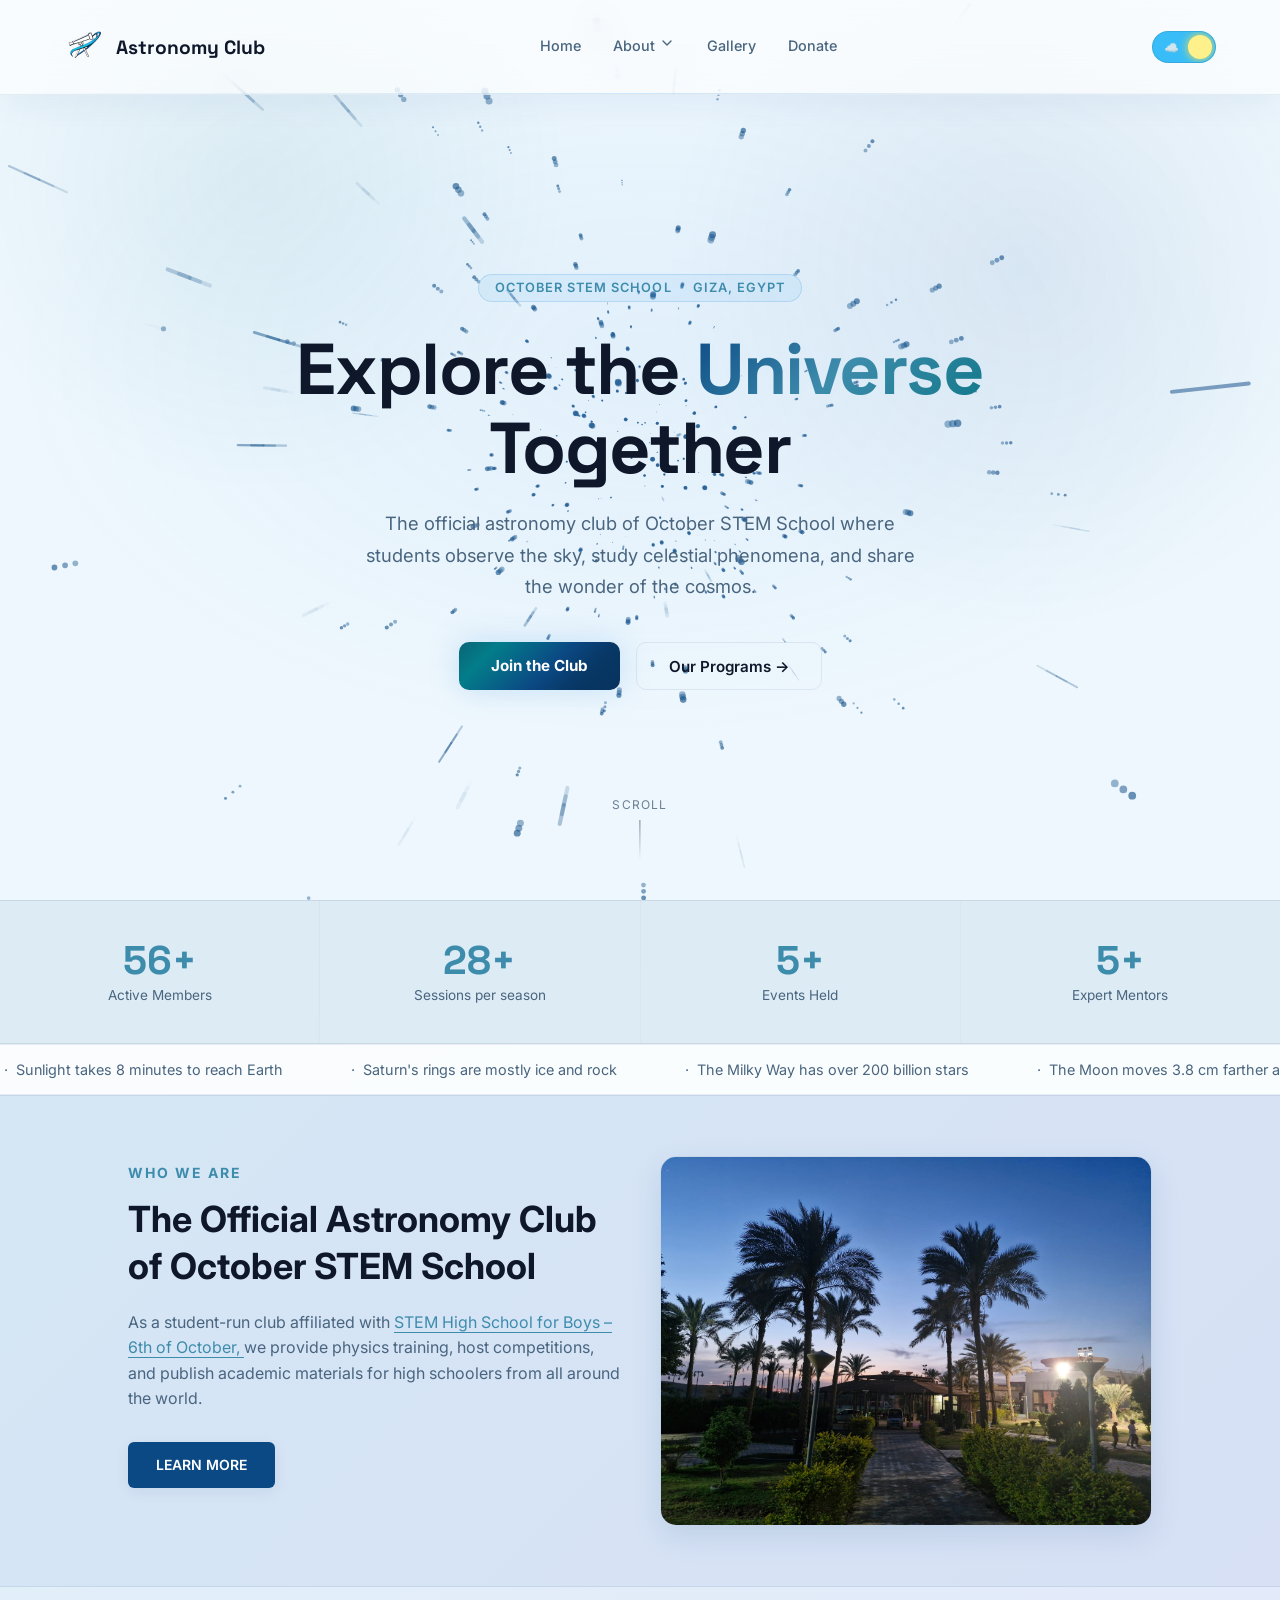
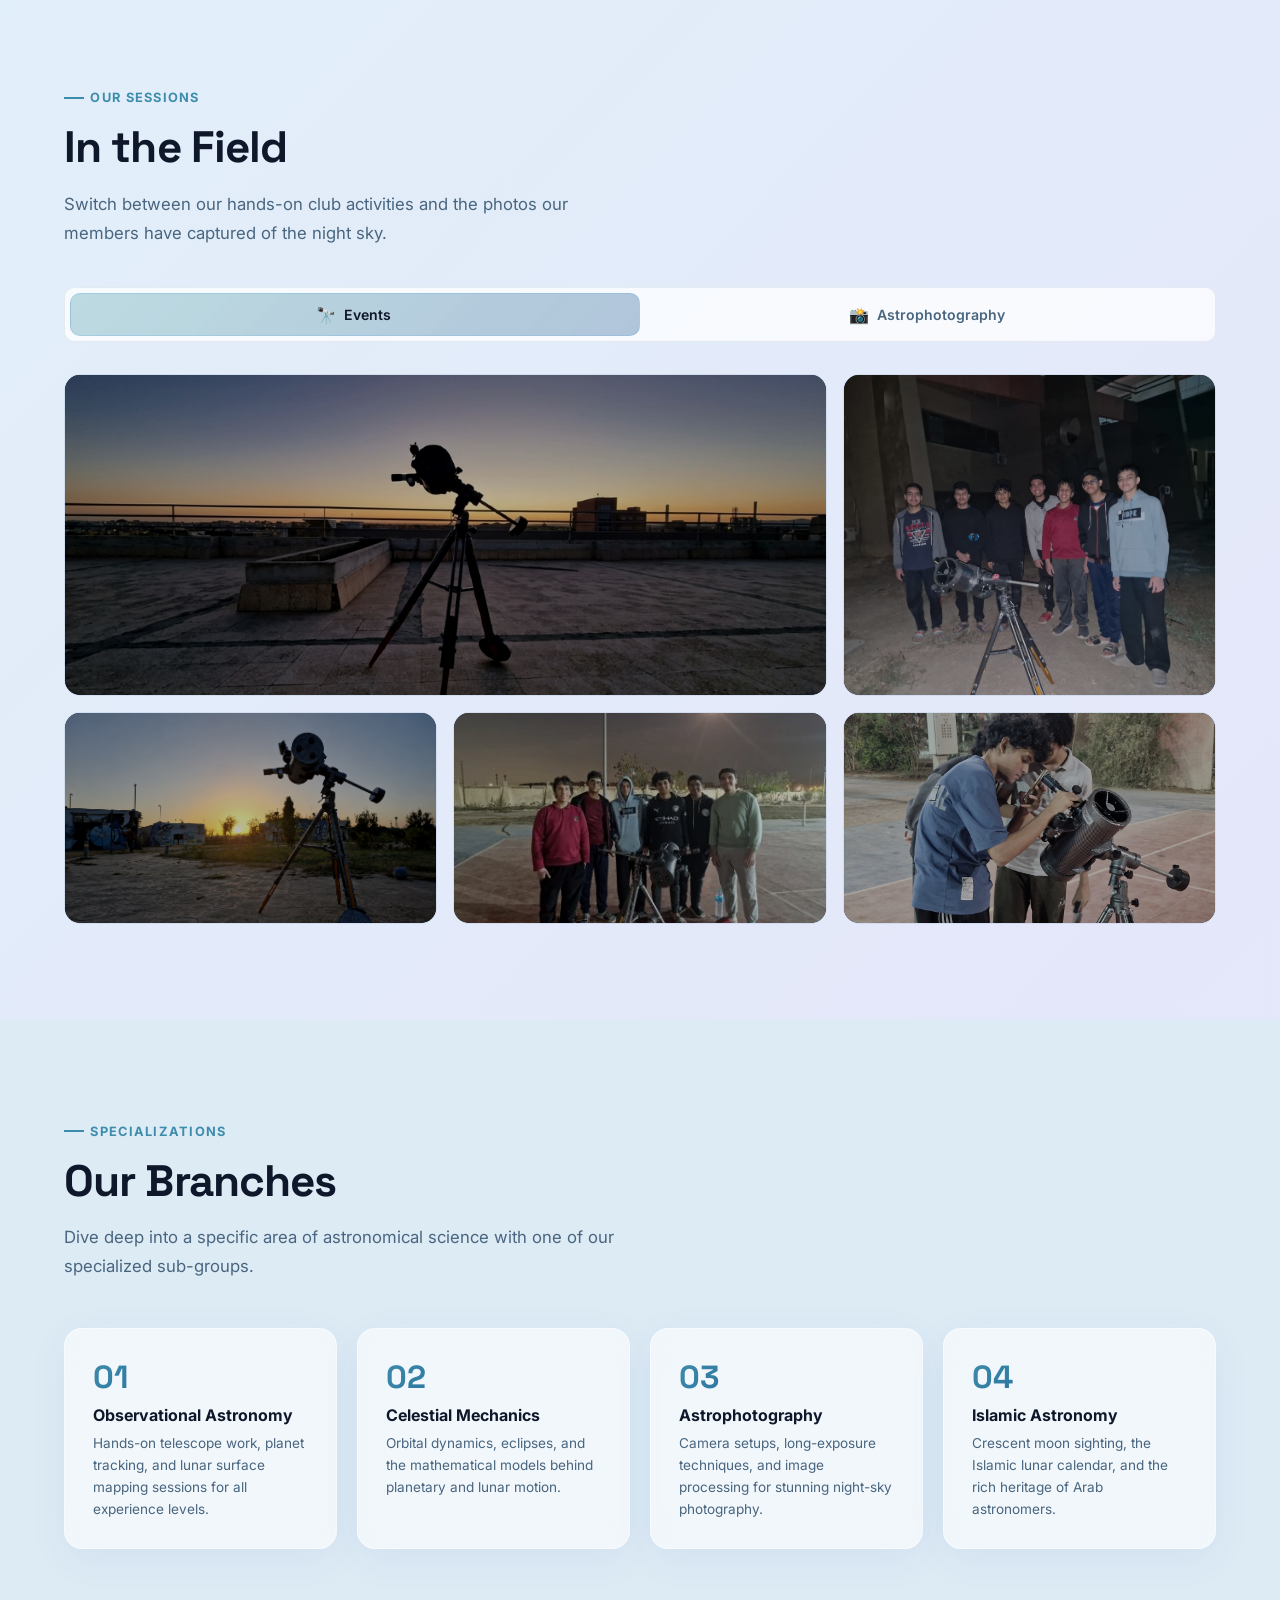
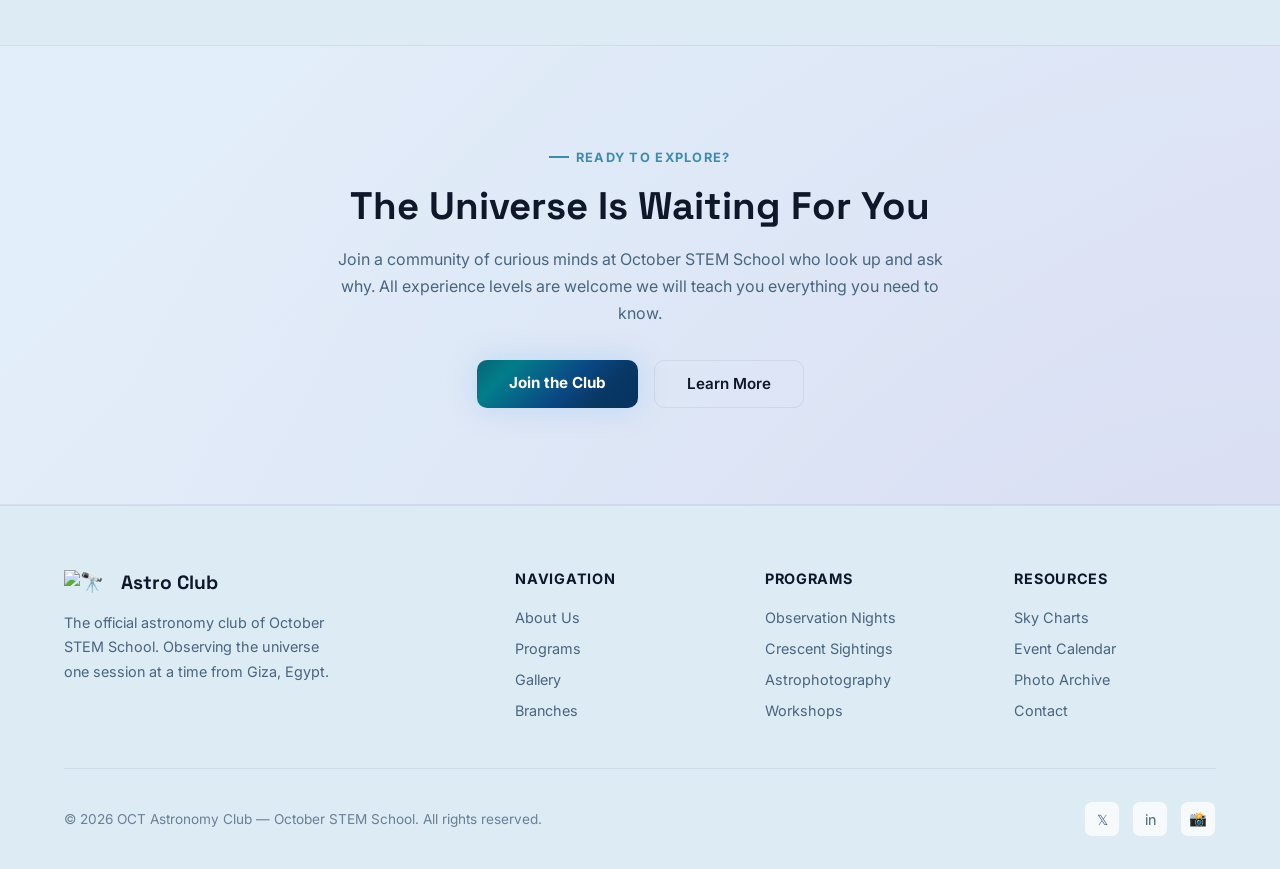
==== commit 513f4c61: "Update index.html" ====
--- a/index.html
+++ b/index.html
@@ -123,7 +123,7 @@
         <p>
           As a student-run club affiliated with
           <span
-            ><a href="stemegypt.net"
+            ><a href="https://www.stemegypt.net/"
               >STEM High School for Boys – 6th of October,
             </a></span
           >
